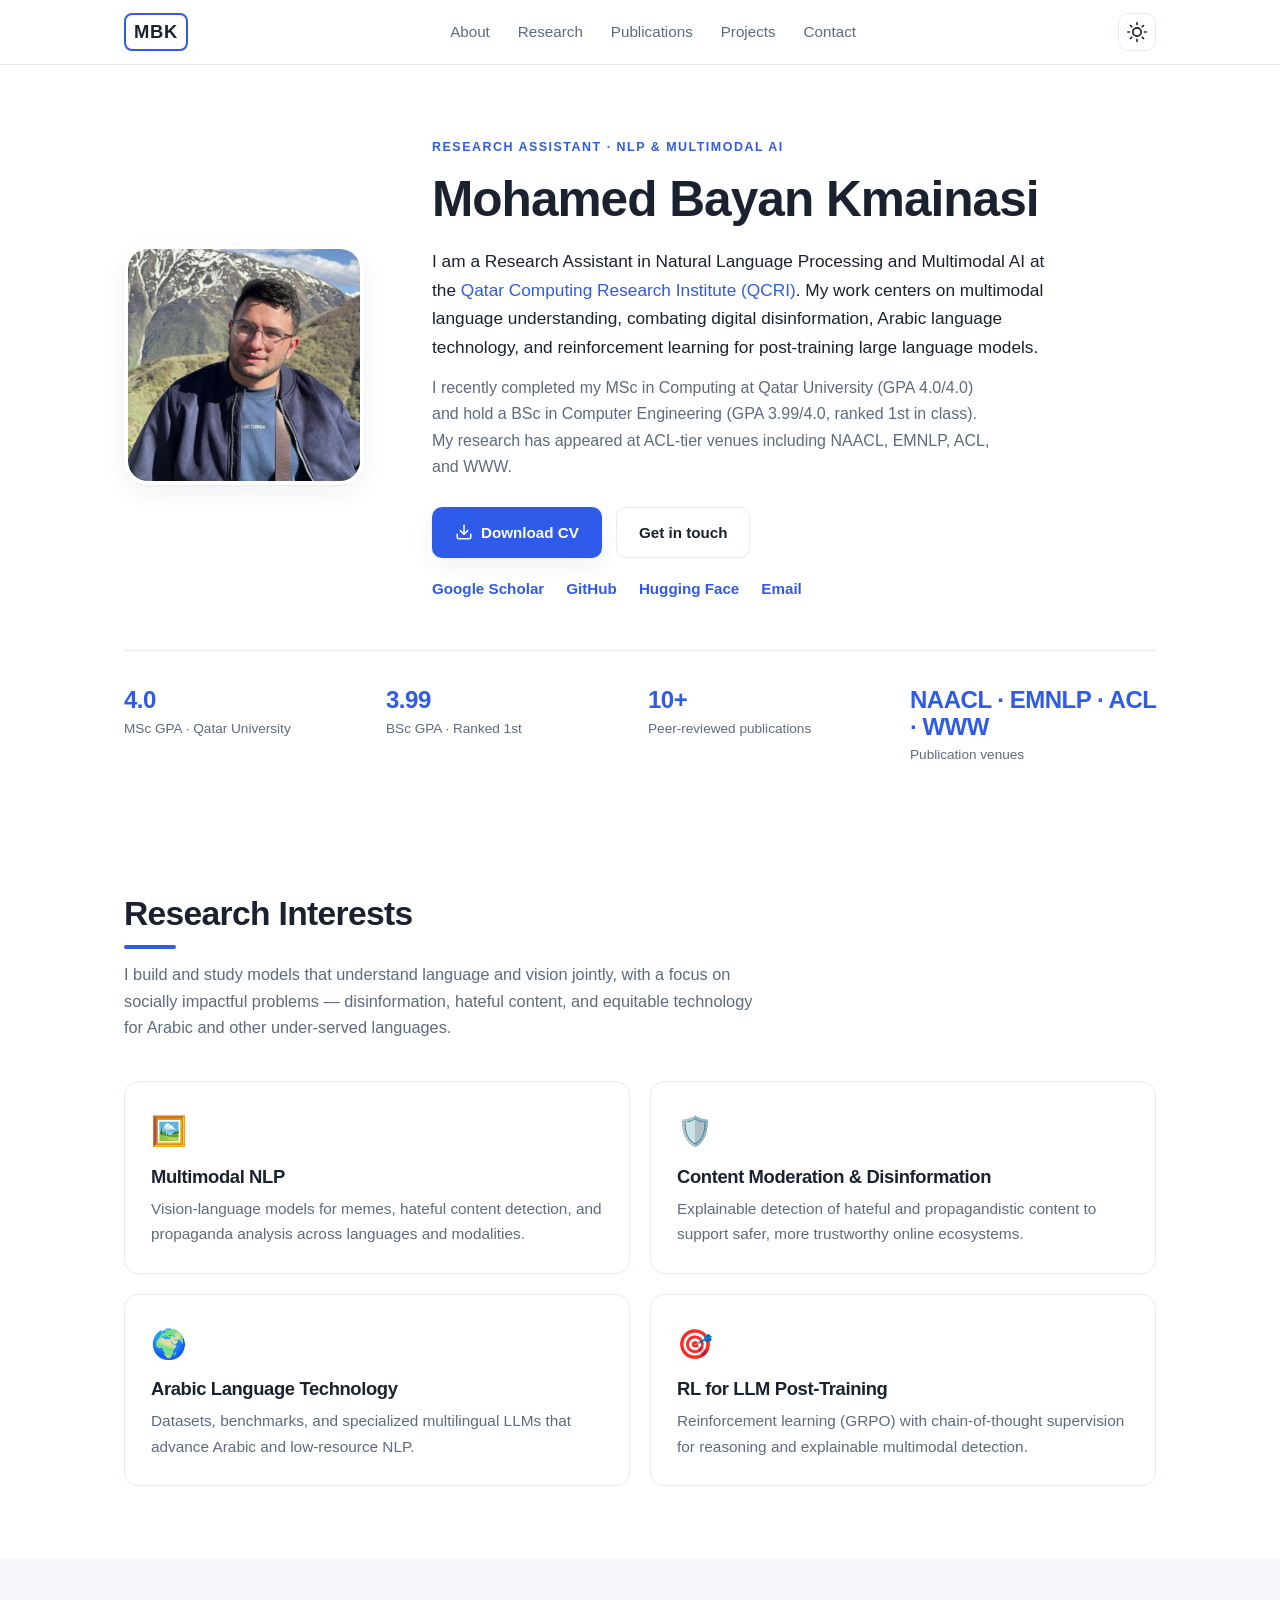
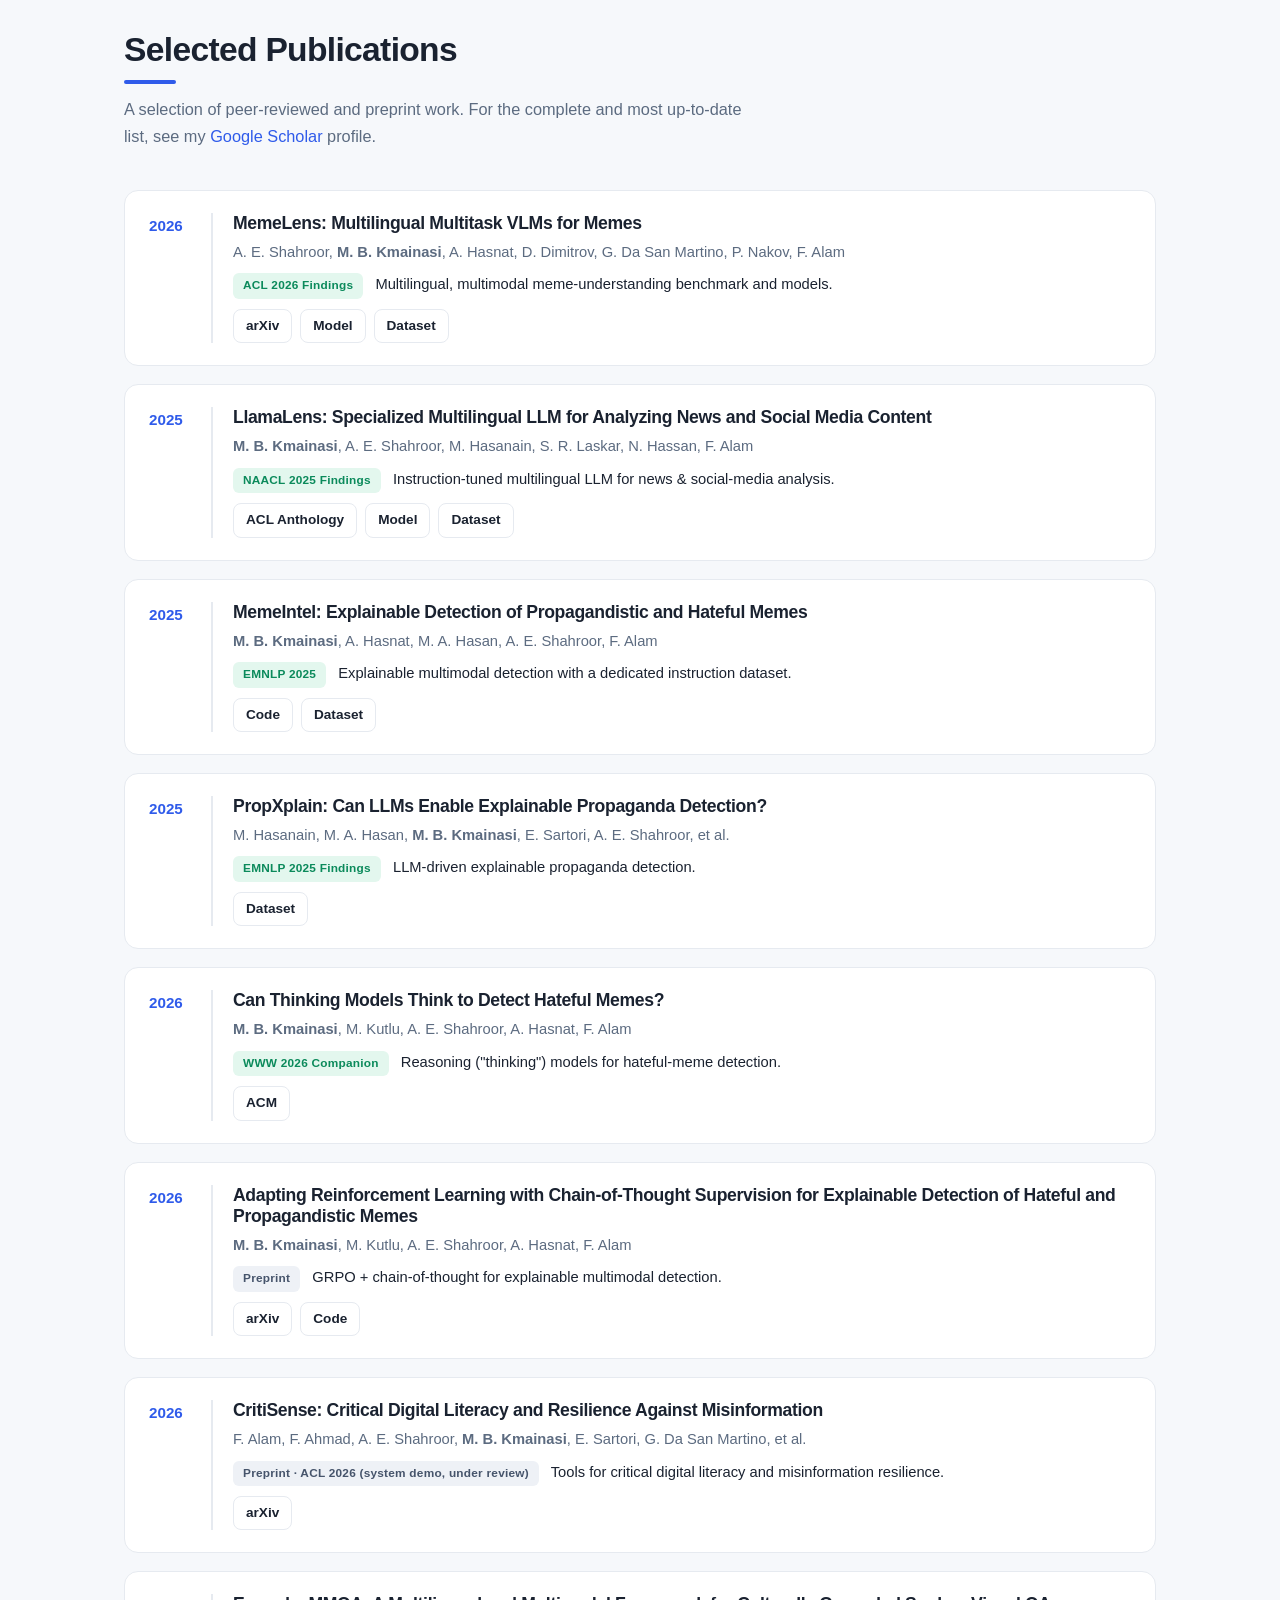
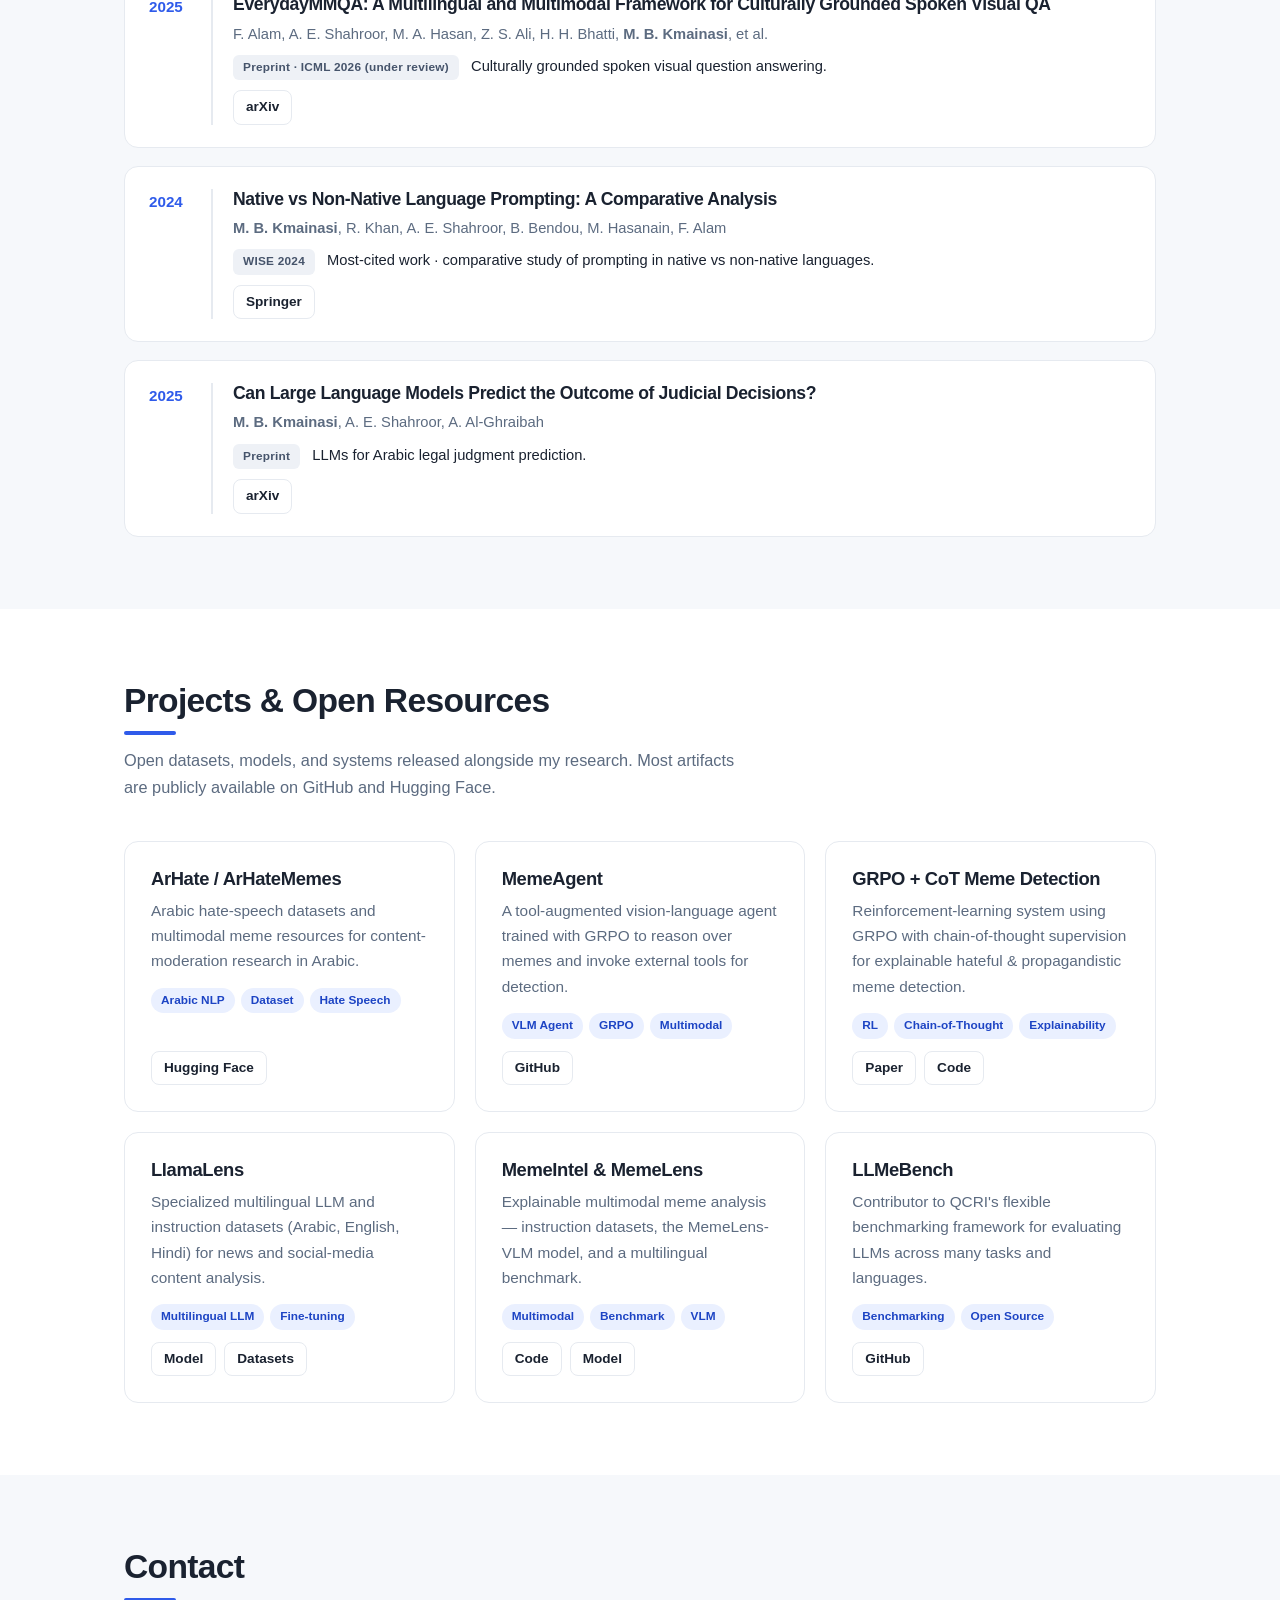
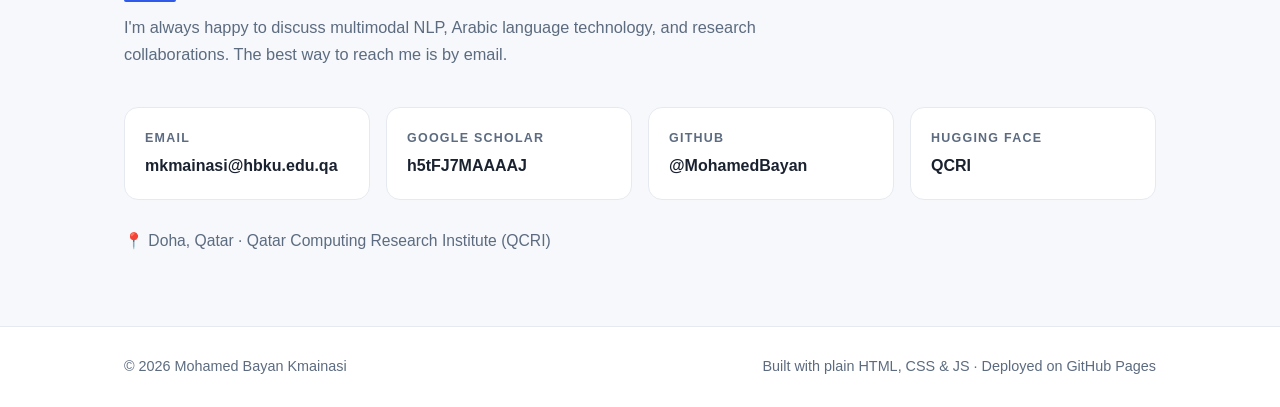
==== index.html @ c2bf7d42 "Add academic portfolio website with GitHub Pages auto-deploy - Responsive single-page site: About, R" ====
<!DOCTYPE html>
<html lang="en">
<head>
  <meta charset="UTF-8" />
  <meta name="viewport" content="width=device-width, initial-scale=1.0" />
  <title>Mohamed Bayan Kmainasi — NLP &amp; Multimodal AI Research</title>
  <meta name="description" content="Mohamed Bayan Kmainasi — Research Assistant in NLP and Multimodal AI at the Qatar Computing Research Institute (QCRI). Research on multimodal NLP, hateful meme detection, propaganda detection, Arabic language technology, and reinforcement learning for LLMs." />
  <meta name="author" content="Mohamed Bayan Kmainasi" />

  <!-- Open Graph -->
  <meta property="og:title" content="Mohamed Bayan Kmainasi — NLP &amp; Multimodal AI Research" />
  <meta property="og:description" content="Research Assistant in NLP and Multimodal AI at QCRI. Multimodal NLP, hateful meme detection, propaganda detection, Arabic language technology, RL for LLMs." />
  <meta property="og:type" content="website" />
  <meta property="og:image" content="assets/img/profile.jpg" />

  <link rel="preconnect" href="https://fonts.googleapis.com" />
  <link rel="stylesheet" href="assets/css/style.css" />
  <link rel="icon" href="data:image/svg+xml,<svg xmlns=%22http://www.w3.org/2000/svg%22 viewBox=%220 0 100 100%22><text y=%22.9em%22 font-size=%2290%22>🧠</text></svg>" />
</head>
<body>
  <!-- Navigation -->
  <header class="nav" id="nav">
    <div class="container nav__inner">
      <a href="#top" class="nav__brand">MBK</a>
      <nav class="nav__links" id="navLinks">
        <a href="#about">About</a>
        <a href="#research">Research</a>
        <a href="#publications">Publications</a>
        <a href="#projects">Projects</a>
        <a href="#contact">Contact</a>
      </nav>
      <div class="nav__actions">
        <button class="theme-toggle" id="themeToggle" aria-label="Toggle dark mode" title="Toggle theme">
          <svg class="icon-sun" width="20" height="20" viewBox="0 0 24 24" fill="none" stroke="currentColor" stroke-width="2" stroke-linecap="round" stroke-linejoin="round"><circle cx="12" cy="12" r="5"/><line x1="12" y1="1" x2="12" y2="3"/><line x1="12" y1="21" x2="12" y2="23"/><line x1="4.22" y1="4.22" x2="5.64" y2="5.64"/><line x1="18.36" y1="18.36" x2="19.78" y2="19.78"/><line x1="1" y1="12" x2="3" y2="12"/><line x1="21" y1="12" x2="23" y2="12"/><line x1="4.22" y1="19.78" x2="5.64" y2="18.36"/><line x1="18.36" y1="5.64" x2="19.78" y2="4.22"/></svg>
          <svg class="icon-moon" width="20" height="20" viewBox="0 0 24 24" fill="none" stroke="currentColor" stroke-width="2" stroke-linecap="round" stroke-linejoin="round"><path d="M21 12.79A9 9 0 1 1 11.21 3 7 7 0 0 0 21 12.79z"/></svg>
        </button>
        <button class="nav__burger" id="navBurger" aria-label="Open menu"><span></span><span></span><span></span></button>
      </div>
    </div>
  </header>

  <main id="top">
    <!-- Hero / About -->
    <section class="hero" id="about">
      <div class="container hero__inner">
        <div class="hero__photo">
          <img src="assets/img/profile.jpg" alt="Mohamed Bayan Kmainasi" loading="eager" />
        </div>
        <div class="hero__text">
          <p class="eyebrow">Research Assistant · NLP &amp; Multimodal AI</p>
          <h1>Mohamed Bayan&nbsp;Kmainasi</h1>
          <p class="lead">
            I am a Research Assistant in Natural Language Processing and Multimodal AI at the
            <a href="https://www.hbku.edu.qa/en/qcri" target="_blank" rel="noopener">Qatar Computing Research Institute (QCRI)</a>.
            My work centers on multimodal language understanding, combating digital
            disinformation, Arabic language technology, and reinforcement learning for
            post-training large language models.
          </p>
          <p class="lead lead--muted">
            I recently completed my MSc in Computing at Qatar University (GPA 4.0/4.0) and
            hold a BSc in Computer Engineering (GPA 3.99/4.0, ranked 1st in class). My
            research has appeared at ACL-tier venues including NAACL, EMNLP, ACL, and WWW.
          </p>

          <div class="hero__actions">
            <a class="btn btn--primary" href="Academic_CV.pdf" target="_blank" rel="noopener">
              <svg width="18" height="18" viewBox="0 0 24 24" fill="none" stroke="currentColor" stroke-width="2" stroke-linecap="round" stroke-linejoin="round"><path d="M21 15v4a2 2 0 0 1-2 2H5a2 2 0 0 1-2-2v-4"/><polyline points="7 10 12 15 17 10"/><line x1="12" y1="15" x2="12" y2="3"/></svg>
              Download CV
            </a>
            <a class="btn btn--ghost" href="#contact">Get in touch</a>
          </div>

          <ul class="hero__links">
            <li><a href="https://scholar.google.com/citations?user=h5tFJ7MAAAAJ&hl=en" target="_blank" rel="noopener">Google&nbsp;Scholar</a></li>
            <li><a href="https://github.com/MohamedBayan" target="_blank" rel="noopener">GitHub</a></li>
            <li><a href="https://huggingface.co/QCRI" target="_blank" rel="noopener">Hugging&nbsp;Face</a></li>
            <li><a href="mailto:mkmainasi@hbku.edu.qa">Email</a></li>
          </ul>
        </div>
      </div>

      <div class="container">
        <div class="stats">
          <div class="stat"><span class="stat__num">4.0</span><span class="stat__label">MSc GPA · Qatar University</span></div>
          <div class="stat"><span class="stat__num">3.99</span><span class="stat__label">BSc GPA · Ranked 1st</span></div>
          <div class="stat"><span class="stat__num">10+</span><span class="stat__label">Peer-reviewed publications</span></div>
          <div class="stat"><span class="stat__num">NAACL · EMNLP · ACL · WWW</span><span class="stat__label">Publication venues</span></div>
        </div>
      </div>
    </section>

    <!-- Research interests -->
    <section class="section" id="research">
      <div class="container">
        <h2 class="section__title">Research Interests</h2>
        <p class="section__intro">
          I build and study models that understand language and vision jointly, with a focus
          on socially impactful problems — disinformation, hateful content, and equitable
          technology for Arabic and other under-served languages.
        </p>
        <div class="cards">
          <article class="card">
            <div class="card__icon">🖼️</div>
            <h3>Multimodal NLP</h3>
            <p>Vision-language models for memes, hateful content detection, and propaganda analysis across languages and modalities.</p>
          </article>
          <article class="card">
            <div class="card__icon">🛡️</div>
            <h3>Content Moderation &amp; Disinformation</h3>
            <p>Explainable detection of hateful and propagandistic content to support safer, more trustworthy online ecosystems.</p>
          </article>
          <article class="card">
            <div class="card__icon">🌍</div>
            <h3>Arabic Language Technology</h3>
            <p>Datasets, benchmarks, and specialized multilingual LLMs that advance Arabic and low-resource NLP.</p>
          </article>
          <article class="card">
            <div class="card__icon">🎯</div>
            <h3>RL for LLM Post-Training</h3>
            <p>Reinforcement learning (GRPO) with chain-of-thought supervision for reasoning and explainable multimodal detection.</p>
          </article>
        </div>
      </div>
    </section>

    <!-- Publications -->
    <section class="section section--alt" id="publications">
      <div class="container">
        <h2 class="section__title">Selected Publications</h2>
        <p class="section__intro">
          A selection of peer-reviewed and preprint work. For the complete and most up-to-date
          list, see my
          <a href="https://scholar.google.com/citations?user=h5tFJ7MAAAAJ&hl=en" target="_blank" rel="noopener">Google&nbsp;Scholar</a> profile.
        </p>

        <ol class="pubs">
          <li class="pub">
            <div class="pub__year">2026</div>
            <div class="pub__body">
              <h3 class="pub__title">MemeLens: Multilingual Multitask VLMs for Memes</h3>
              <p class="pub__authors">A. E. Shahroor, <b>M. B. Kmainasi</b>, A. Hasnat, D. Dimitrov, G. Da San Martino, P. Nakov, F. Alam</p>
              <p class="pub__venue"><span class="badge badge--top">ACL 2026 Findings</span> Multilingual, multimodal meme-understanding benchmark and models.</p>
              <div class="pub__links">
                <a href="https://arxiv.org/abs/2601.12539" target="_blank" rel="noopener">arXiv</a>
                <a href="https://huggingface.co/QCRI/MemeLens-VLM" target="_blank" rel="noopener">Model</a>
                <a href="https://huggingface.co/datasets/QCRI/MemeLens" target="_blank" rel="noopener">Dataset</a>
              </div>
            </div>
          </li>

          <li class="pub">
            <div class="pub__year">2025</div>
            <div class="pub__body">
              <h3 class="pub__title">LlamaLens: Specialized Multilingual LLM for Analyzing News and Social Media Content</h3>
              <p class="pub__authors"><b>M. B. Kmainasi</b>, A. E. Shahroor, M. Hasanain, S. R. Laskar, N. Hassan, F. Alam</p>
              <p class="pub__venue"><span class="badge badge--top">NAACL 2025 Findings</span> Instruction-tuned multilingual LLM for news &amp; social-media analysis.</p>
              <div class="pub__links">
                <a href="https://aclanthology.org/2025.findings-naacl.314/" target="_blank" rel="noopener">ACL Anthology</a>
                <a href="https://huggingface.co/QCRI/LlamaLens" target="_blank" rel="noopener">Model</a>
                <a href="https://huggingface.co/datasets/QCRI/LlamaLens-English" target="_blank" rel="noopener">Dataset</a>
              </div>
            </div>
          </li>

          <li class="pub">
            <div class="pub__year">2025</div>
            <div class="pub__body">
              <h3 class="pub__title">MemeIntel: Explainable Detection of Propagandistic and Hateful Memes</h3>
              <p class="pub__authors"><b>M. B. Kmainasi</b>, A. Hasnat, M. A. Hasan, A. E. Shahroor, F. Alam</p>
              <p class="pub__venue"><span class="badge badge--top">EMNLP 2025</span> Explainable multimodal detection with a dedicated instruction dataset.</p>
              <div class="pub__links">
                <a href="https://github.com/MohamedBayan/MemeIntel" target="_blank" rel="noopener">Code</a>
                <a href="https://huggingface.co/datasets/QCRI/MemeXplain" target="_blank" rel="noopener">Dataset</a>
              </div>
            </div>
          </li>

          <li class="pub">
            <div class="pub__year">2025</div>
            <div class="pub__body">
              <h3 class="pub__title">PropXplain: Can LLMs Enable Explainable Propaganda Detection?</h3>
              <p class="pub__authors">M. Hasanain, M. A. Hasan, <b>M. B. Kmainasi</b>, E. Sartori, A. E. Shahroor, et al.</p>
              <p class="pub__venue"><span class="badge badge--top">EMNLP 2025 Findings</span> LLM-driven explainable propaganda detection.</p>
              <div class="pub__links">
                <a href="https://huggingface.co/datasets/QCRI/PropXplain" target="_blank" rel="noopener">Dataset</a>
              </div>
            </div>
          </li>

          <li class="pub">
            <div class="pub__year">2026</div>
            <div class="pub__body">
              <h3 class="pub__title">Can Thinking Models Think to Detect Hateful Memes?</h3>
              <p class="pub__authors"><b>M. B. Kmainasi</b>, M. Kutlu, A. E. Shahroor, A. Hasnat, F. Alam</p>
              <p class="pub__venue"><span class="badge badge--top">WWW 2026 Companion</span> Reasoning ("thinking") models for hateful-meme detection.</p>
              <div class="pub__links">
                <a href="https://dl.acm.org/doi/proceedings/10.1145/3701716" target="_blank" rel="noopener">ACM</a>
              </div>
            </div>
          </li>

          <li class="pub">
            <div class="pub__year">2026</div>
            <div class="pub__body">
              <h3 class="pub__title">Adapting Reinforcement Learning with Chain-of-Thought Supervision for Explainable Detection of Hateful and Propagandistic Memes</h3>
              <p class="pub__authors"><b>M. B. Kmainasi</b>, M. Kutlu, A. E. Shahroor, A. Hasnat, F. Alam</p>
              <p class="pub__venue"><span class="badge">Preprint</span> GRPO + chain-of-thought for explainable multimodal detection.</p>
              <div class="pub__links">
                <a href="https://arxiv.org/abs/2606.15307" target="_blank" rel="noopener">arXiv</a>
                <a href="https://github.com/MohamedBayan/MemeReason" target="_blank" rel="noopener">Code</a>
              </div>
            </div>
          </li>

          <li class="pub">
            <div class="pub__year">2026</div>
            <div class="pub__body">
              <h3 class="pub__title">CritiSense: Critical Digital Literacy and Resilience Against Misinformation</h3>
              <p class="pub__authors">F. Alam, F. Ahmad, A. E. Shahroor, <b>M. B. Kmainasi</b>, E. Sartori, G. Da San Martino, et al.</p>
              <p class="pub__venue"><span class="badge">Preprint · ACL 2026 (system demo, under review)</span> Tools for critical digital literacy and misinformation resilience.</p>
              <div class="pub__links">
                <a href="https://arxiv.org/abs/2603.16672" target="_blank" rel="noopener">arXiv</a>
              </div>
            </div>
          </li>

          <li class="pub">
            <div class="pub__year">2025</div>
            <div class="pub__body">
              <h3 class="pub__title">EverydayMMQA: A Multilingual and Multimodal Framework for Culturally Grounded Spoken Visual QA</h3>
              <p class="pub__authors">F. Alam, A. E. Shahroor, M. A. Hasan, Z. S. Ali, H. H. Bhatti, <b>M. B. Kmainasi</b>, et al.</p>
              <p class="pub__venue"><span class="badge">Preprint · ICML 2026 (under review)</span> Culturally grounded spoken visual question answering.</p>
              <div class="pub__links">
                <a href="https://arxiv.org/abs/2510.06371" target="_blank" rel="noopener">arXiv</a>
              </div>
            </div>
          </li>

          <li class="pub">
            <div class="pub__year">2024</div>
            <div class="pub__body">
              <h3 class="pub__title">Native vs Non-Native Language Prompting: A Comparative Analysis</h3>
              <p class="pub__authors"><b>M. B. Kmainasi</b>, R. Khan, A. E. Shahroor, B. Bendou, M. Hasanain, F. Alam</p>
              <p class="pub__venue"><span class="badge">WISE 2024</span> Most-cited work · comparative study of prompting in native vs non-native languages.</p>
              <div class="pub__links">
                <a href="https://link.springer.com/chapter/10.1007/978-981-96-0567-5_29" target="_blank" rel="noopener">Springer</a>
              </div>
            </div>
          </li>

          <li class="pub">
            <div class="pub__year">2025</div>
            <div class="pub__body">
              <h3 class="pub__title">Can Large Language Models Predict the Outcome of Judicial Decisions?</h3>
              <p class="pub__authors"><b>M. B. Kmainasi</b>, A. E. Shahroor, A. Al-Ghraibah</p>
              <p class="pub__venue"><span class="badge">Preprint</span> LLMs for Arabic legal judgment prediction.</p>
              <div class="pub__links">
                <a href="https://arxiv.org/abs/2501.09768" target="_blank" rel="noopener">arXiv</a>
              </div>
            </div>
          </li>
        </ol>
      </div>
    </section>

    <!-- Projects -->
    <section class="section" id="projects">
      <div class="container">
        <h2 class="section__title">Projects &amp; Open Resources</h2>
        <p class="section__intro">
          Open datasets, models, and systems released alongside my research. Most artifacts
          are publicly available on GitHub and Hugging&nbsp;Face.
        </p>
        <div class="cards cards--projects">
          <article class="card card--project">
            <h3>ArHate / ArHateMemes</h3>
            <p>Arabic hate-speech datasets and multimodal meme resources for content-moderation research in Arabic.</p>
            <div class="card__tags"><span>Arabic NLP</span><span>Dataset</span><span>Hate Speech</span></div>
            <div class="pub__links"><a href="https://huggingface.co/QCRI" target="_blank" rel="noopener">Hugging Face</a></div>
          </article>

          <article class="card card--project">
            <h3>MemeAgent</h3>
            <p>A tool-augmented vision-language agent trained with GRPO to reason over memes and invoke external tools for detection.</p>
            <div class="card__tags"><span>VLM Agent</span><span>GRPO</span><span>Multimodal</span></div>
            <div class="pub__links"><a href="https://github.com/MohamedBayan/MemeReason" target="_blank" rel="noopener">GitHub</a></div>
          </article>

          <article class="card card--project">
            <h3>GRPO + CoT Meme Detection</h3>
            <p>Reinforcement-learning system using GRPO with chain-of-thought supervision for explainable hateful &amp; propagandistic meme detection.</p>
            <div class="card__tags"><span>RL</span><span>Chain-of-Thought</span><span>Explainability</span></div>
            <div class="pub__links"><a href="https://arxiv.org/abs/2606.15307" target="_blank" rel="noopener">Paper</a><a href="https://github.com/MohamedBayan/MemeReason" target="_blank" rel="noopener">Code</a></div>
          </article>

          <article class="card card--project">
            <h3>LlamaLens</h3>
            <p>Specialized multilingual LLM and instruction datasets (Arabic, English, Hindi) for news and social-media content analysis.</p>
            <div class="card__tags"><span>Multilingual LLM</span><span>Fine-tuning</span></div>
            <div class="pub__links"><a href="https://huggingface.co/QCRI/LlamaLens" target="_blank" rel="noopener">Model</a><a href="https://huggingface.co/datasets/QCRI/LlamaLens-Arabic" target="_blank" rel="noopener">Datasets</a></div>
          </article>

          <article class="card card--project">
            <h3>MemeIntel &amp; MemeLens</h3>
            <p>Explainable multimodal meme analysis — instruction datasets, the MemeLens-VLM model, and a multilingual benchmark.</p>
            <div class="card__tags"><span>Multimodal</span><span>Benchmark</span><span>VLM</span></div>
            <div class="pub__links"><a href="https://github.com/MohamedBayan/MemeIntel" target="_blank" rel="noopener">Code</a><a href="https://huggingface.co/QCRI/MemeLens-VLM" target="_blank" rel="noopener">Model</a></div>
          </article>

          <article class="card card--project">
            <h3>LLMeBench</h3>
            <p>Contributor to QCRI's flexible benchmarking framework for evaluating LLMs across many tasks and languages.</p>
            <div class="card__tags"><span>Benchmarking</span><span>Open Source</span></div>
            <div class="pub__links"><a href="https://github.com/qcri/LLMeBench/" target="_blank" rel="noopener">GitHub</a></div>
          </article>
        </div>
      </div>
    </section>

    <!-- Contact -->
    <section class="section section--alt" id="contact">
      <div class="container">
        <h2 class="section__title">Contact</h2>
        <p class="section__intro">
          I'm always happy to discuss multimodal NLP, Arabic language technology, and
          research collaborations. The best way to reach me is by email.
        </p>
        <div class="contact">
          <a class="contact__card" href="mailto:mkmainasi@hbku.edu.qa">
            <span class="contact__label">Email</span>
            <span class="contact__value">mkmainasi@hbku.edu.qa</span>
          </a>
          <a class="contact__card" href="https://scholar.google.com/citations?user=h5tFJ7MAAAAJ&hl=en" target="_blank" rel="noopener">
            <span class="contact__label">Google Scholar</span>
            <span class="contact__value">h5tFJ7MAAAAJ</span>
          </a>
          <a class="contact__card" href="https://github.com/MohamedBayan" target="_blank" rel="noopener">
            <span class="contact__label">GitHub</span>
            <span class="contact__value">@MohamedBayan</span>
          </a>
          <a class="contact__card" href="https://huggingface.co/QCRI" target="_blank" rel="noopener">
            <span class="contact__label">Hugging Face</span>
            <span class="contact__value">QCRI</span>
          </a>
        </div>
        <p class="contact__location">📍 Doha, Qatar · Qatar Computing Research Institute (QCRI)</p>
      </div>
    </section>
  </main>

  <footer class="footer">
    <div class="container footer__inner">
      <p>© <span id="year"></span> Mohamed Bayan Kmainasi</p>
      <p class="footer__note">Built with plain HTML, CSS &amp; JS · Deployed on GitHub Pages</p>
    </div>
  </footer>

  <script src="assets/js/main.js"></script>
</body>
</html>
---- assets/css/style.css ----
/* ============================================================
   Mohamed Bayan Kmainasi — Academic Portfolio
   ============================================================ */

:root {
  --bg: #ffffff;
  --bg-alt: #f6f8fb;
  --surface: #ffffff;
  --border: #e6eaf0;
  --text: #1a2230;
  --text-muted: #5c6b80;
  --accent: #2f5bea;
  --accent-soft: #eaf0ff;
  --accent-strong: #1d44c4;
  --badge-top: #0b8a5b;
  --badge-top-bg: #e3f7ee;
  --badge-bg: #eef1f6;
  --badge-text: #46546b;
  --shadow: 0 1px 2px rgba(16, 30, 60, .05), 0 8px 24px rgba(16, 30, 60, .06);
  --radius: 14px;
  --maxw: 1080px;
  --font: -apple-system, BlinkMacSystemFont, "Segoe UI", Roboto, Helvetica, Arial, sans-serif;
}

[data-theme="dark"] {
  --bg: #0d1117;
  --bg-alt: #11161f;
  --surface: #161c27;
  --border: #232c3a;
  --text: #e7ecf3;
  --text-muted: #98a4b6;
  --accent: #6b8cff;
  --accent-soft: #1a2540;
  --accent-strong: #8aa4ff;
  --badge-top: #3ad79a;
  --badge-top-bg: #0e2a20;
  --badge-bg: #1c2533;
  --badge-text: #aab6c8;
  --shadow: 0 1px 2px rgba(0,0,0,.3), 0 10px 30px rgba(0,0,0,.35);
}

* { box-sizing: border-box; margin: 0; padding: 0; }

html { scroll-behavior: smooth; scroll-padding-top: 80px; }

body {
  font-family: var(--font);
  color: var(--text);
  background: var(--bg);
  line-height: 1.65;
  -webkit-font-smoothing: antialiased;
  transition: background .3s ease, color .3s ease;
}

.container { max-width: var(--maxw); margin: 0 auto; padding: 0 24px; }

a { color: var(--accent); text-decoration: none; transition: color .15s ease; }
a:hover { color: var(--accent-strong); text-decoration: underline; }

h1, h2, h3 { line-height: 1.2; letter-spacing: -0.02em; }

/* ---------- Navigation ---------- */
.nav {
  position: sticky; top: 0; z-index: 50;
  background: color-mix(in srgb, var(--bg) 85%, transparent);
  backdrop-filter: saturate(180%) blur(12px);
  border-bottom: 1px solid var(--border);
}
.nav__inner { display: flex; align-items: center; justify-content: space-between; height: 64px; }
.nav__brand {
  font-weight: 800; font-size: 1.15rem; letter-spacing: .04em;
  color: var(--text); text-decoration: none;
  border: 2px solid var(--accent); padding: 2px 8px; border-radius: 8px;
}
.nav__brand:hover { text-decoration: none; background: var(--accent-soft); }
.nav__links { display: flex; gap: 28px; }
.nav__links a {
  color: var(--text-muted); font-weight: 500; font-size: .95rem;
  text-decoration: none; position: relative;
}
.nav__links a:hover { color: var(--text); }
.nav__links a::after {
  content: ""; position: absolute; left: 0; bottom: -6px; width: 0; height: 2px;
  background: var(--accent); transition: width .2s ease;
}
.nav__links a:hover::after { width: 100%; }
.nav__actions { display: flex; align-items: center; gap: 10px; }

.theme-toggle {
  display: grid; place-items: center; width: 38px; height: 38px;
  border: 1px solid var(--border); border-radius: 10px; background: var(--surface);
  color: var(--text); cursor: pointer; transition: background .15s, border-color .15s;
}
.theme-toggle:hover { border-color: var(--accent); color: var(--accent); }
.icon-moon { display: none; }
[data-theme="dark"] .icon-sun { display: none; }
[data-theme="dark"] .icon-moon { display: block; }

.nav__burger { display: none; flex-direction: column; gap: 5px; background: none; border: none; cursor: pointer; padding: 8px; }
.nav__burger span { width: 22px; height: 2px; background: var(--text); border-radius: 2px; transition: .2s; }

/* ---------- Buttons ---------- */
.btn {
  display: inline-flex; align-items: center; gap: 8px;
  padding: 12px 22px; border-radius: 10px; font-weight: 600; font-size: .95rem;
  text-decoration: none; cursor: pointer; transition: transform .12s ease, box-shadow .15s, background .15s;
  border: 1px solid transparent;
}
.btn:hover { text-decoration: none; transform: translateY(-1px); }
.btn--primary { background: var(--accent); color: #fff; box-shadow: var(--shadow); }
.btn--primary:hover { background: var(--accent-strong); color: #fff; }
.btn--ghost { background: transparent; color: var(--text); border-color: var(--border); }
.btn--ghost:hover { border-color: var(--accent); color: var(--accent); }

/* ---------- Hero ---------- */
.hero { padding: 72px 0 56px; }
.hero__inner { display: grid; grid-template-columns: 260px 1fr; gap: 48px; align-items: center; }
.hero__photo img {
  width: 240px; height: 240px; object-fit: cover; border-radius: 24px;
  box-shadow: var(--shadow); border: 4px solid var(--surface);
}
.eyebrow {
  text-transform: uppercase; letter-spacing: .12em; font-size: .78rem; font-weight: 700;
  color: var(--accent); margin-bottom: 12px;
}
.hero__text h1 { font-size: clamp(2.1rem, 5vw, 3.1rem); margin-bottom: 18px; }
.lead { font-size: 1.08rem; color: var(--text); max-width: 64ch; margin-bottom: 14px; }
.lead--muted { color: var(--text-muted); font-size: 1rem; }
.hero__actions { display: flex; gap: 14px; flex-wrap: wrap; margin: 26px 0 18px; }
.hero__links { list-style: none; display: flex; flex-wrap: wrap; gap: 8px 22px; }
.hero__links a { font-weight: 600; font-size: .95rem; }

/* ---------- Stats ---------- */
.stats {
  display: grid; grid-template-columns: repeat(4, 1fr); gap: 16px;
  margin-top: 48px; padding-top: 36px; border-top: 1px solid var(--border);
}
.stat { display: flex; flex-direction: column; gap: 4px; }
.stat__num { font-size: 1.5rem; font-weight: 800; color: var(--accent); letter-spacing: -.02em; line-height: 1.1; }
.stat__label { font-size: .85rem; color: var(--text-muted); }

/* ---------- Sections ---------- */
.section { padding: 72px 0; }
.section--alt { background: var(--bg-alt); }
.section__title {
  font-size: clamp(1.6rem, 3vw, 2.1rem); margin-bottom: 12px;
  position: relative; display: inline-block;
}
.section__title::after {
  content: ""; display: block; width: 52px; height: 4px; border-radius: 4px;
  background: var(--accent); margin-top: 10px;
}
.section__intro { color: var(--text-muted); max-width: 70ch; margin-bottom: 40px; font-size: 1.02rem; }

/* ---------- Cards ---------- */
.cards { display: grid; grid-template-columns: repeat(2, 1fr); gap: 20px; }
.cards--projects { grid-template-columns: repeat(3, 1fr); }
.card {
  background: var(--surface); border: 1px solid var(--border); border-radius: var(--radius);
  padding: 26px; transition: transform .15s ease, box-shadow .15s ease, border-color .15s;
}
.card:hover { transform: translateY(-3px); box-shadow: var(--shadow); border-color: color-mix(in srgb, var(--accent) 40%, var(--border)); }
.card__icon { font-size: 1.8rem; margin-bottom: 10px; }
.card h3 { font-size: 1.15rem; margin-bottom: 8px; }
.card p { color: var(--text-muted); font-size: .96rem; }
.card--project { display: flex; flex-direction: column; }
.card__tags { display: flex; flex-wrap: wrap; gap: 6px; margin: 14px 0 12px; }
.card__tags span {
  font-size: .74rem; font-weight: 600; padding: 3px 10px; border-radius: 999px;
  background: var(--accent-soft); color: var(--accent-strong);
}
.card--project .pub__links { margin-top: auto; }

/* ---------- Publications ---------- */
.pubs { list-style: none; display: flex; flex-direction: column; gap: 18px; }
.pub {
  display: grid; grid-template-columns: 64px 1fr; gap: 20px;
  background: var(--surface); border: 1px solid var(--border); border-radius: var(--radius);
  padding: 22px 24px; transition: border-color .15s, box-shadow .15s;
}
.pub:hover { border-color: color-mix(in srgb, var(--accent) 40%, var(--border)); box-shadow: var(--shadow); }
.pub__year {
  font-weight: 800; color: var(--accent); font-size: .95rem;
  border-right: 2px solid var(--border); padding-right: 8px;
}
.pub__title { font-size: 1.1rem; margin-bottom: 6px; }
.pub__authors { color: var(--text-muted); font-size: .92rem; margin-bottom: 8px; }
.pub__venue { font-size: .92rem; color: var(--text); margin-bottom: 10px; }
.badge {
  display: inline-block; font-size: .74rem; font-weight: 700; letter-spacing: .02em;
  padding: 3px 10px; border-radius: 6px; margin-right: 8px;
  background: var(--badge-bg); color: var(--badge-text);
}
.badge--top { background: var(--badge-top-bg); color: var(--badge-top); }
.pub__links { display: flex; flex-wrap: wrap; gap: 8px; }
.pub__links a {
  font-size: .85rem; font-weight: 600; padding: 5px 12px;
  border: 1px solid var(--border); border-radius: 8px; color: var(--text);
}
.pub__links a:hover { border-color: var(--accent); color: var(--accent); text-decoration: none; }

/* ---------- Contact ---------- */
.contact { display: grid; grid-template-columns: repeat(4, 1fr); gap: 16px; }
.contact__card {
  display: flex; flex-direction: column; gap: 4px;
  background: var(--surface); border: 1px solid var(--border); border-radius: var(--radius);
  padding: 20px; color: var(--text); text-decoration: none; transition: transform .15s, border-color .15s, box-shadow .15s;
}
.contact__card:hover { transform: translateY(-3px); border-color: var(--accent); box-shadow: var(--shadow); text-decoration: none; }
.contact__label { font-size: .78rem; text-transform: uppercase; letter-spacing: .1em; color: var(--text-muted); font-weight: 700; }
.contact__value { font-weight: 600; word-break: break-word; }
.contact__location { margin-top: 28px; color: var(--text-muted); font-size: .98rem; }

/* ---------- Footer ---------- */
.footer { border-top: 1px solid var(--border); padding: 28px 0; background: var(--bg); }
.footer__inner { display: flex; justify-content: space-between; align-items: center; flex-wrap: wrap; gap: 8px; }
.footer p { color: var(--text-muted); font-size: .9rem; }

/* ---------- Responsive ---------- */
@media (max-width: 860px) {
  .hero__inner { grid-template-columns: 1fr; gap: 28px; text-align: center; }
  .hero__photo { justify-self: center; }
  .lead, .section__intro { margin-left: auto; margin-right: auto; }
  .hero__actions, .hero__links { justify-content: center; }
  .stats { grid-template-columns: repeat(2, 1fr); }
  .cards, .cards--projects, .contact { grid-template-columns: 1fr 1fr; }
}

@media (max-width: 640px) {
  .nav__links {
    position: fixed; top: 64px; right: 0; left: 0;
    flex-direction: column; gap: 0; background: var(--surface);
    border-bottom: 1px solid var(--border); padding: 0;
    max-height: 0; overflow: hidden; transition: max-height .25s ease;
  }
  .nav__links.open { max-height: 320px; }
  .nav__links a { padding: 14px 24px; border-top: 1px solid var(--border); }
  .nav__links a::after { display: none; }
  .nav__burger { display: flex; }
  .hero { padding: 48px 0 40px; }
  .cards, .cards--projects, .contact { grid-template-columns: 1fr; }
  .stats { grid-template-columns: 1fr 1fr; gap: 18px; }
  .pub { grid-template-columns: 1fr; gap: 8px; }
  .pub__year { border-right: none; padding-right: 0; }
  .footer__inner { flex-direction: column; text-align: center; }
}
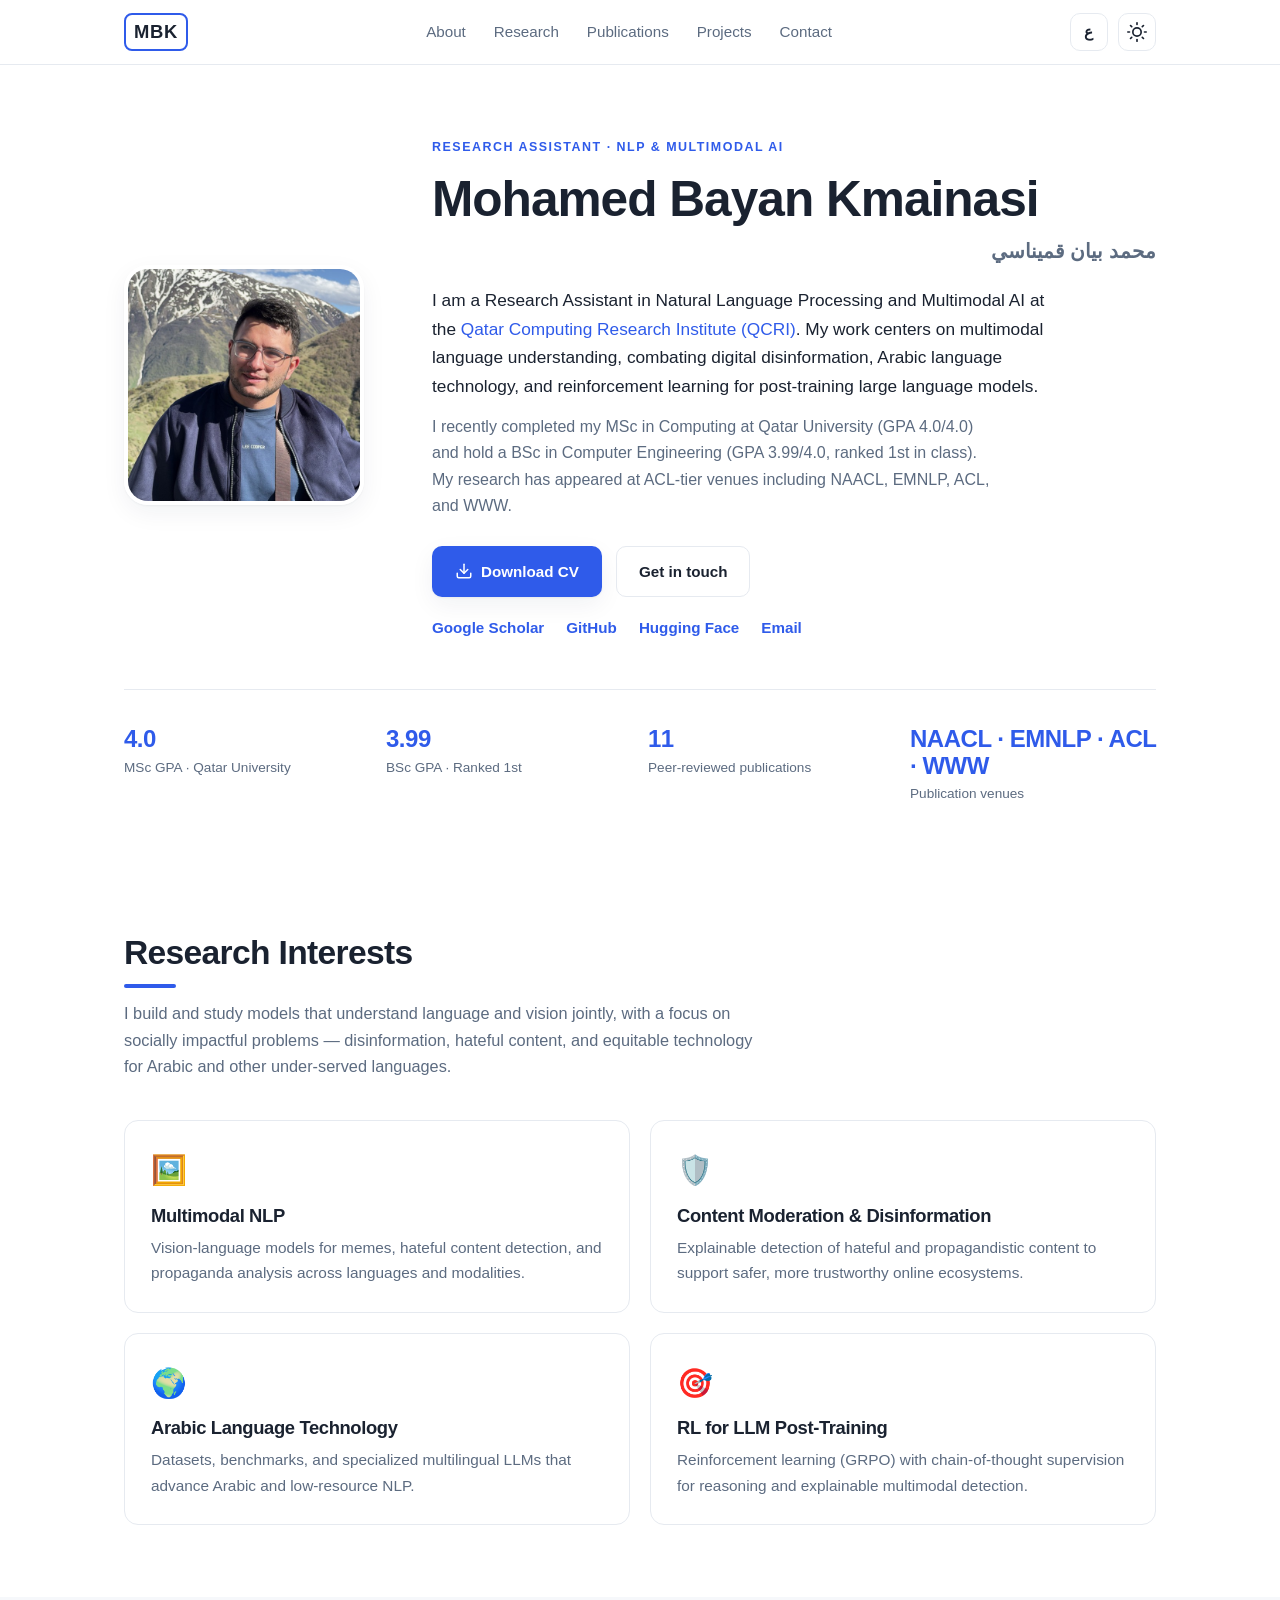
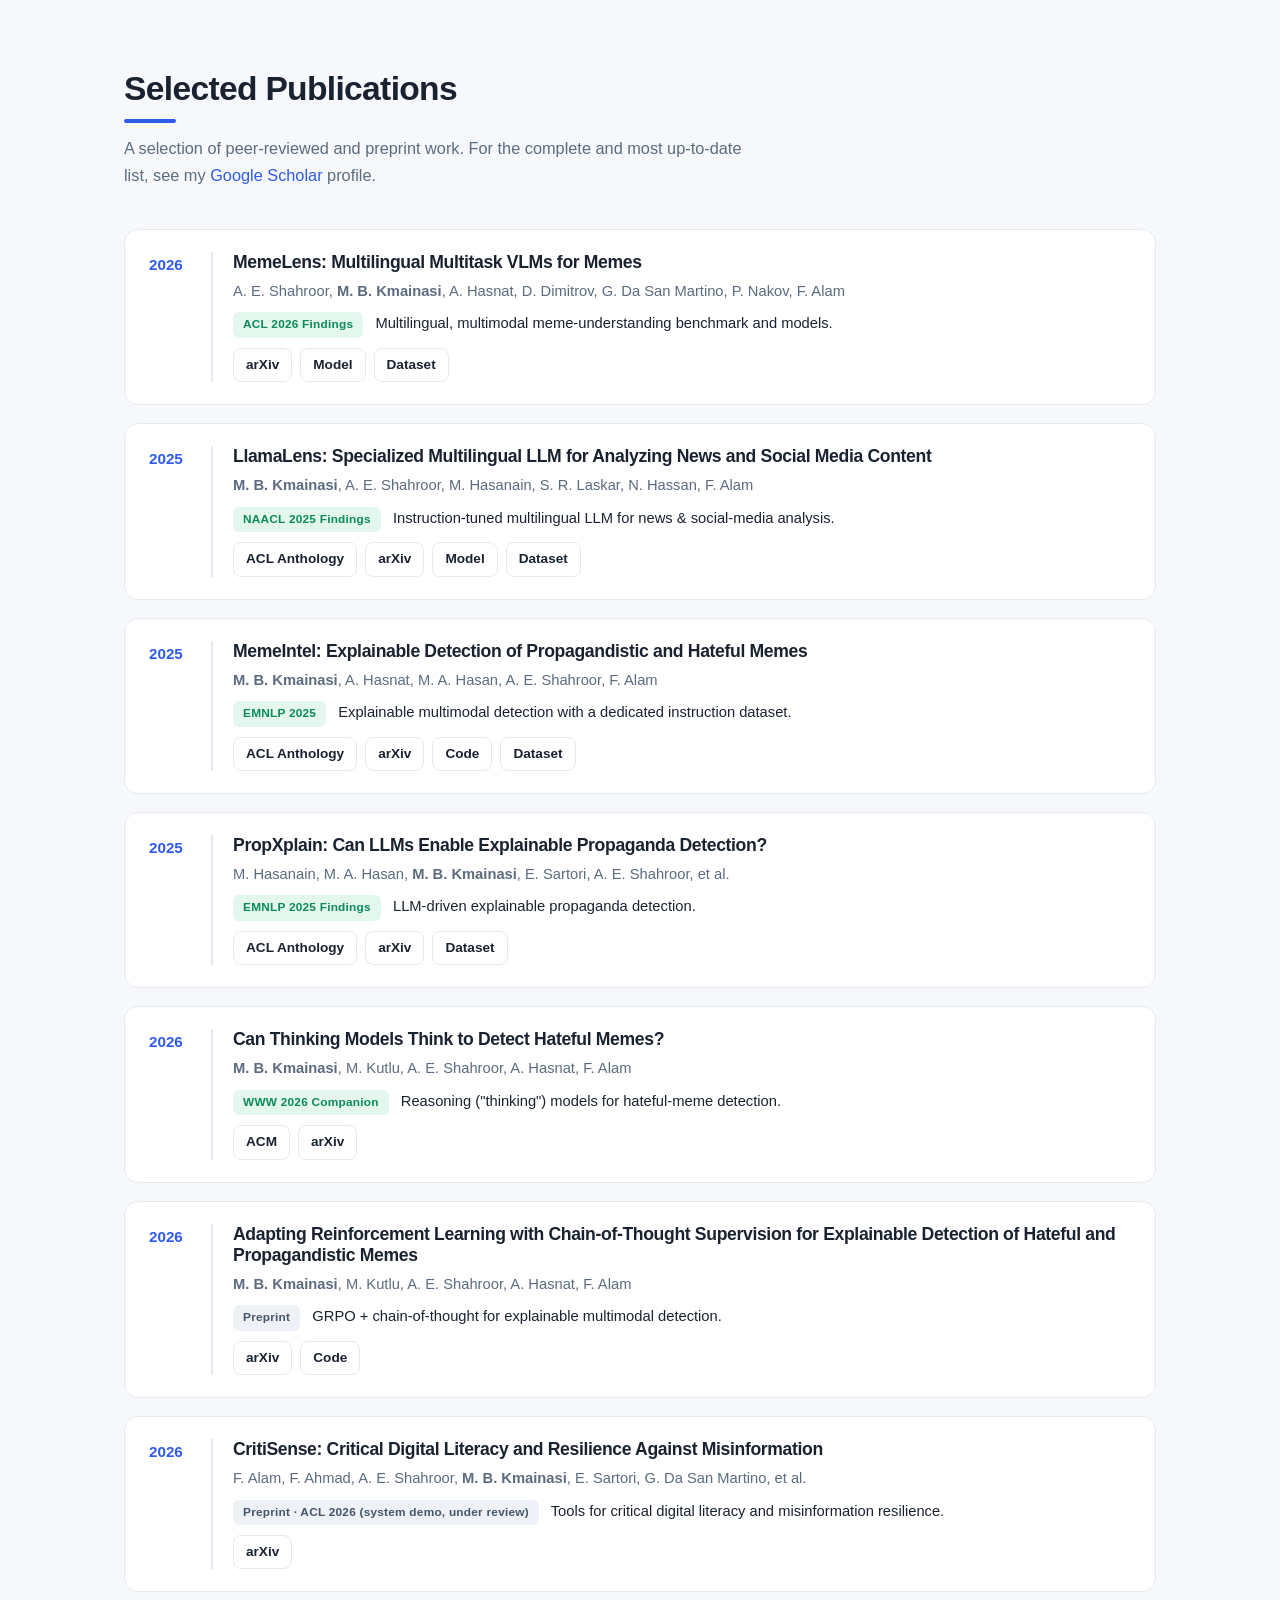
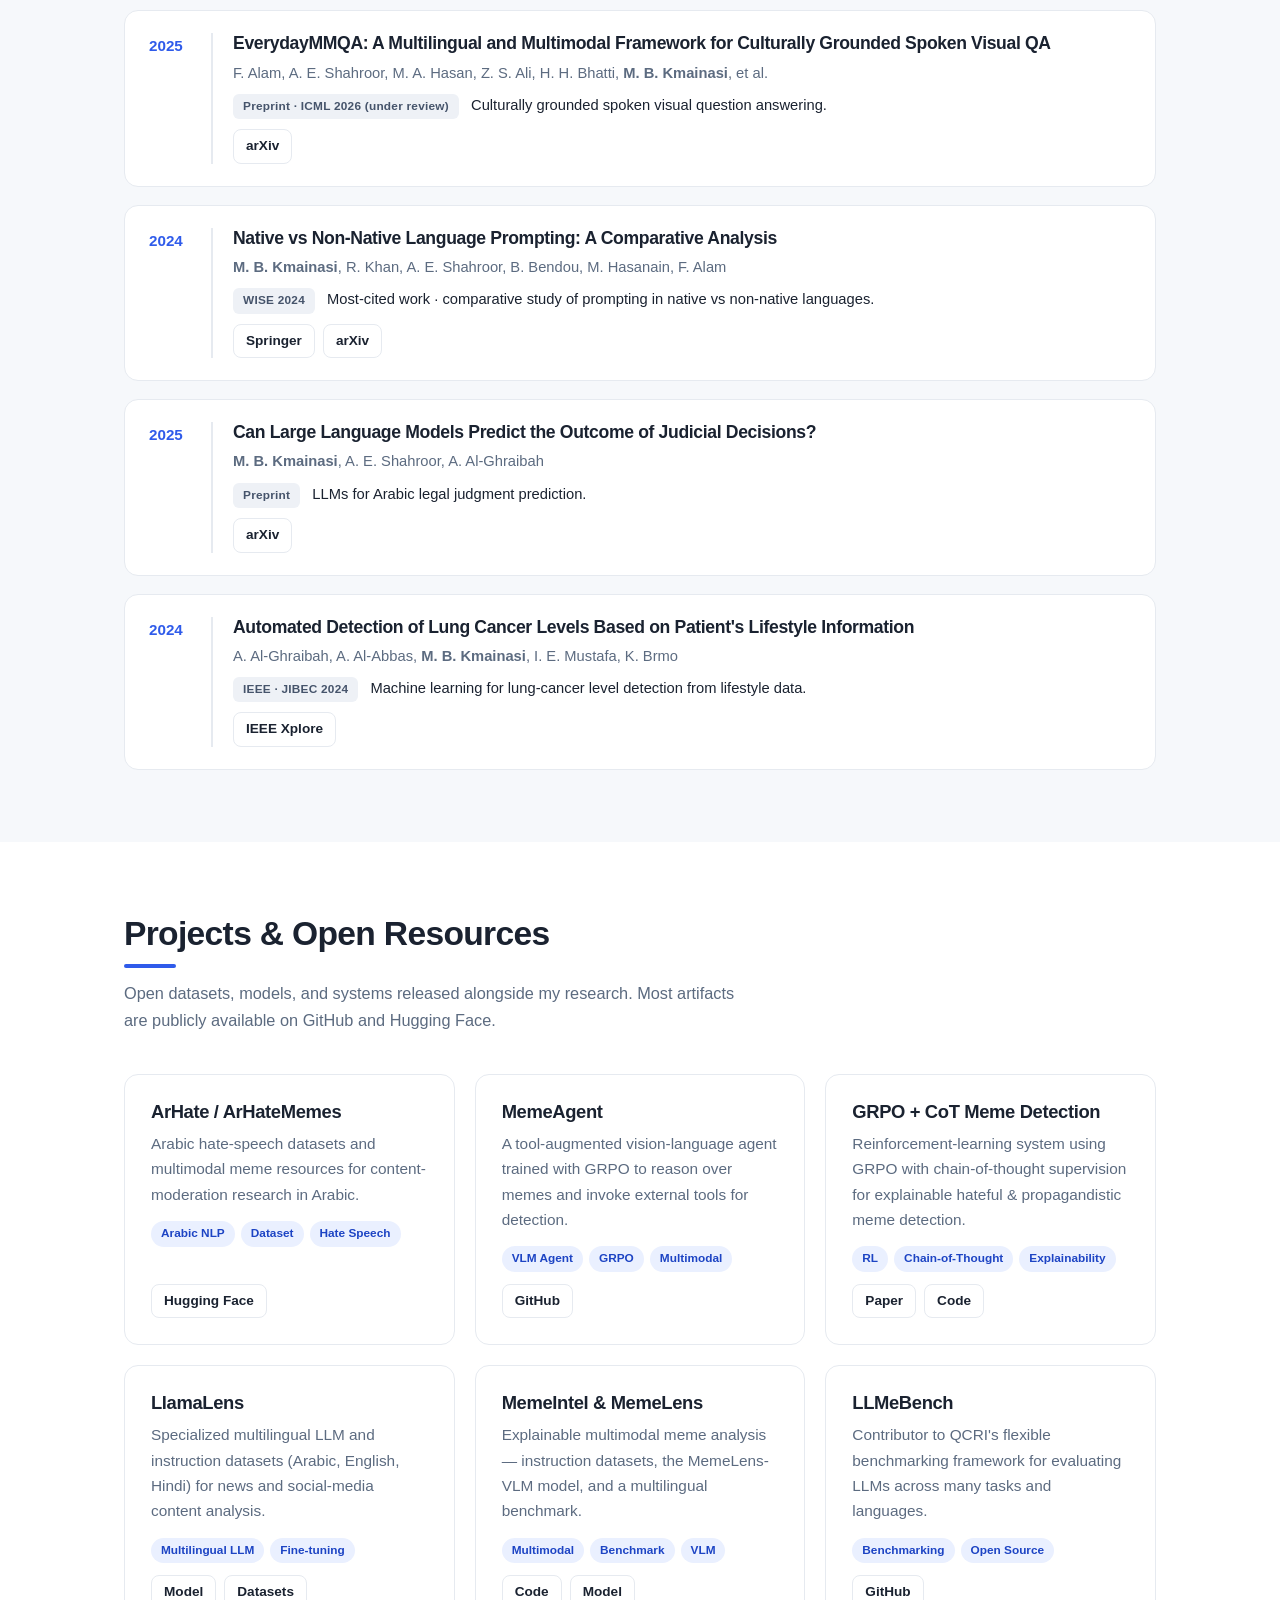
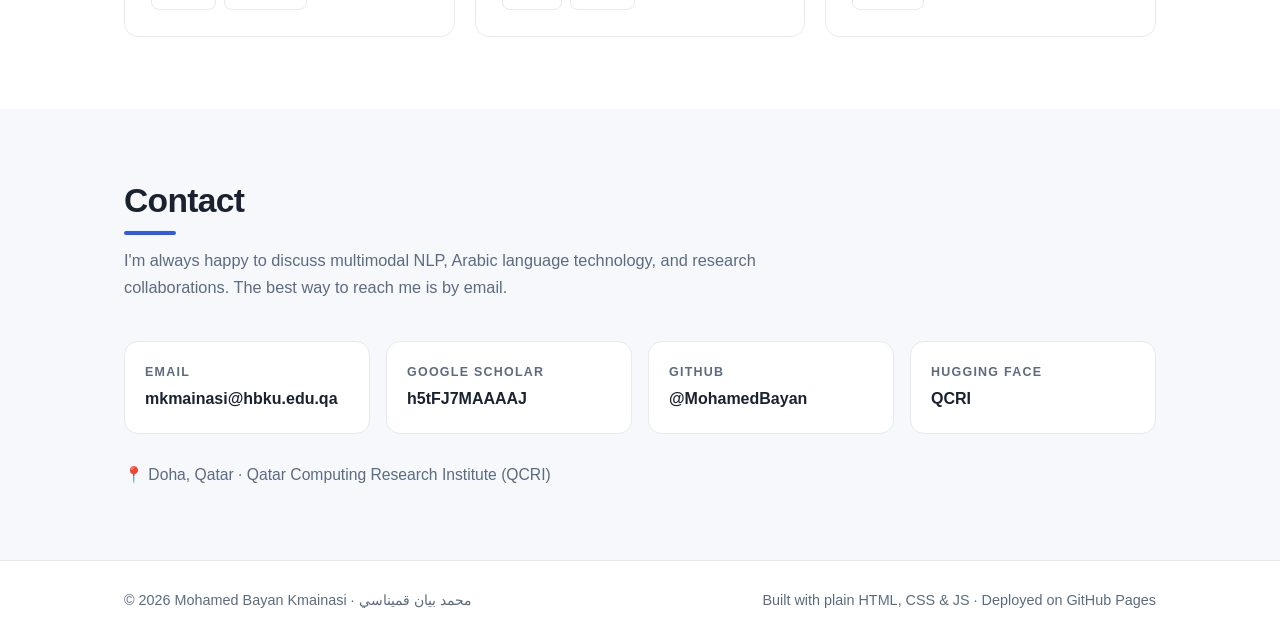
==== commit f94adccf: "Verify publication links, add Arabic (RTL) toggle and Arabic-name SEO - Corrected/added canonical li" ====
--- a/index.html
+++ b/index.html
@@ -1,17 +1,48 @@
 <!DOCTYPE html>
-<html lang="en">
+<html lang="en" dir="ltr">
 <head>
   <meta charset="UTF-8" />
   <meta name="viewport" content="width=device-width, initial-scale=1.0" />
-  <title>Mohamed Bayan Kmainasi — NLP &amp; Multimodal AI Research</title>
-  <meta name="description" content="Mohamed Bayan Kmainasi — Research Assistant in NLP and Multimodal AI at the Qatar Computing Research Institute (QCRI). Research on multimodal NLP, hateful meme detection, propaganda detection, Arabic language technology, and reinforcement learning for LLMs." />
+  <title>Mohamed Bayan Kmainasi (محمد بيان قميناسي) — NLP &amp; Multimodal AI</title>
+  <meta name="description" content="Mohamed Bayan Kmainasi (محمد بيان قميناسي) — Research Assistant in NLP and Multimodal AI at the Qatar Computing Research Institute (QCRI). Multimodal NLP, hateful meme detection, propaganda detection, Arabic language technology, and reinforcement learning for LLMs." />
   <meta name="author" content="Mohamed Bayan Kmainasi" />
+  <meta name="keywords" content="Mohamed Bayan Kmainasi, محمد بيان قميناسي, Mohamed Kmainasi, Bayan Kmainasi, QCRI, Qatar University, NLP, Natural Language Processing, Multimodal AI, Arabic NLP, hateful meme detection, propaganda detection, LLM, vision-language models" />
+  <link rel="canonical" href="https://mohamedbayan.github.io/" />
 
   <!-- Open Graph -->
-  <meta property="og:title" content="Mohamed Bayan Kmainasi — NLP &amp; Multimodal AI Research" />
+  <meta property="og:title" content="Mohamed Bayan Kmainasi (محمد بيان قميناسي) — NLP &amp; Multimodal AI" />
   <meta property="og:description" content="Research Assistant in NLP and Multimodal AI at QCRI. Multimodal NLP, hateful meme detection, propaganda detection, Arabic language technology, RL for LLMs." />
-  <meta property="og:type" content="website" />
-  <meta property="og:image" content="assets/img/profile.jpg" />
+  <meta property="og:type" content="profile" />
+  <meta property="og:url" content="https://mohamedbayan.github.io/" />
+  <meta property="og:image" content="https://mohamedbayan.github.io/assets/img/profile.jpg" />
+  <meta property="og:locale" content="en_US" />
+  <meta property="og:locale:alternate" content="ar_AR" />
+  <meta name="twitter:card" content="summary" />
+
+  <!-- Structured data: helps search engines link the page to both name spellings -->
+  <script type="application/ld+json">
+  {
+    "@context": "https://schema.org",
+    "@type": "Person",
+    "name": "Mohamed Bayan Kmainasi",
+    "alternateName": ["محمد بيان قميناسي", "Mohamed Bayan", "Mohamed Kmainasi", "Bayan Kmainasi"],
+    "jobTitle": "Research Assistant in NLP and Multimodal AI",
+    "worksFor": { "@type": "Organization", "name": "Qatar Computing Research Institute (QCRI)" },
+    "alumniOf": [
+      { "@type": "CollegeOrUniversity", "name": "Qatar University" },
+      { "@type": "CollegeOrUniversity", "name": "Al-Ahliyya Amman University" }
+    ],
+    "email": "mailto:mkmainasi@hbku.edu.qa",
+    "url": "https://mohamedbayan.github.io/",
+    "image": "https://mohamedbayan.github.io/assets/img/profile.jpg",
+    "sameAs": [
+      "https://scholar.google.com/citations?user=h5tFJ7MAAAAJ&hl=en",
+      "https://github.com/MohamedBayan",
+      "https://huggingface.co/QCRI"
+    ],
+    "knowsAbout": ["Natural Language Processing", "Multimodal AI", "Hateful meme detection", "Propaganda detection", "Arabic language technology", "Reinforcement learning for large language models", "Vision-language models"]
+  }
+  </script>
 
   <link rel="preconnect" href="https://fonts.googleapis.com" />
   <link rel="stylesheet" href="assets/css/style.css" />
@@ -23,13 +54,14 @@
     <div class="container nav__inner">
       <a href="#top" class="nav__brand">MBK</a>
       <nav class="nav__links" id="navLinks">
-        <a href="#about">About</a>
-        <a href="#research">Research</a>
-        <a href="#publications">Publications</a>
-        <a href="#projects">Projects</a>
-        <a href="#contact">Contact</a>
+        <a href="#about" data-i18n="nav.about">About</a>
+        <a href="#research" data-i18n="nav.research">Research</a>
+        <a href="#publications" data-i18n="nav.publications">Publications</a>
+        <a href="#projects" data-i18n="nav.projects">Projects</a>
+        <a href="#contact" data-i18n="nav.contact">Contact</a>
       </nav>
       <div class="nav__actions">
+        <button class="lang-toggle" id="langToggle" aria-label="Switch language" title="العربية / English">ع</button>
         <button class="theme-toggle" id="themeToggle" aria-label="Toggle dark mode" title="Toggle theme">
           <svg class="icon-sun" width="20" height="20" viewBox="0 0 24 24" fill="none" stroke="currentColor" stroke-width="2" stroke-linecap="round" stroke-linejoin="round"><circle cx="12" cy="12" r="5"/><line x1="12" y1="1" x2="12" y2="3"/><line x1="12" y1="21" x2="12" y2="23"/><line x1="4.22" y1="4.22" x2="5.64" y2="5.64"/><line x1="18.36" y1="18.36" x2="19.78" y2="19.78"/><line x1="1" y1="12" x2="3" y2="12"/><line x1="21" y1="12" x2="23" y2="12"/><line x1="4.22" y1="19.78" x2="5.64" y2="18.36"/><line x1="18.36" y1="5.64" x2="19.78" y2="4.22"/></svg>
           <svg class="icon-moon" width="20" height="20" viewBox="0 0 24 24" fill="none" stroke="currentColor" stroke-width="2" stroke-linecap="round" stroke-linejoin="round"><path d="M21 12.79A9 9 0 1 1 11.21 3 7 7 0 0 0 21 12.79z"/></svg>
@@ -44,19 +76,20 @@
     <section class="hero" id="about">
       <div class="container hero__inner">
         <div class="hero__photo">
-          <img src="assets/img/profile.jpg" alt="Mohamed Bayan Kmainasi" loading="eager" />
+          <img src="assets/img/profile.jpg" alt="Mohamed Bayan Kmainasi — محمد بيان قميناسي" loading="eager" />
         </div>
         <div class="hero__text">
-          <p class="eyebrow">Research Assistant · NLP &amp; Multimodal AI</p>
-          <h1>Mohamed Bayan&nbsp;Kmainasi</h1>
-          <p class="lead">
+          <p class="eyebrow" data-i18n="hero.eyebrow">Research Assistant · NLP &amp; Multimodal AI</p>
+          <h1 data-i18n="hero.h1">Mohamed Bayan&nbsp;Kmainasi</h1>
+          <p class="hero__name-alt" lang="ar" dir="rtl">محمد بيان قميناسي</p>
+          <p class="lead" data-i18n="hero.lead1">
             I am a Research Assistant in Natural Language Processing and Multimodal AI at the
             <a href="https://www.hbku.edu.qa/en/qcri" target="_blank" rel="noopener">Qatar Computing Research Institute (QCRI)</a>.
             My work centers on multimodal language understanding, combating digital
             disinformation, Arabic language technology, and reinforcement learning for
             post-training large language models.
           </p>
-          <p class="lead lead--muted">
+          <p class="lead lead--muted" data-i18n="hero.lead2">
             I recently completed my MSc in Computing at Qatar University (GPA 4.0/4.0) and
             hold a BSc in Computer Engineering (GPA 3.99/4.0, ranked 1st in class). My
             research has appeared at ACL-tier venues including NAACL, EMNLP, ACL, and WWW.
@@ -65,9 +98,9 @@
           <div class="hero__actions">
             <a class="btn btn--primary" href="Academic_CV.pdf" target="_blank" rel="noopener">
               <svg width="18" height="18" viewBox="0 0 24 24" fill="none" stroke="currentColor" stroke-width="2" stroke-linecap="round" stroke-linejoin="round"><path d="M21 15v4a2 2 0 0 1-2 2H5a2 2 0 0 1-2-2v-4"/><polyline points="7 10 12 15 17 10"/><line x1="12" y1="15" x2="12" y2="3"/></svg>
-              Download CV
+              <span data-i18n="btn.cv">Download CV</span>
             </a>
-            <a class="btn btn--ghost" href="#contact">Get in touch</a>
+            <a class="btn btn--ghost" href="#contact" data-i18n="btn.contact">Get in touch</a>
           </div>
 
           <ul class="hero__links">
@@ -81,10 +114,10 @@
 
       <div class="container">
         <div class="stats">
-          <div class="stat"><span class="stat__num">4.0</span><span class="stat__label">MSc GPA · Qatar University</span></div>
-          <div class="stat"><span class="stat__num">3.99</span><span class="stat__label">BSc GPA · Ranked 1st</span></div>
-          <div class="stat"><span class="stat__num">10+</span><span class="stat__label">Peer-reviewed publications</span></div>
-          <div class="stat"><span class="stat__num">NAACL · EMNLP · ACL · WWW</span><span class="stat__label">Publication venues</span></div>
+          <div class="stat"><span class="stat__num">4.0</span><span class="stat__label" data-i18n="stat.msc">MSc GPA · Qatar University</span></div>
+          <div class="stat"><span class="stat__num">3.99</span><span class="stat__label" data-i18n="stat.bsc">BSc GPA · Ranked 1st</span></div>
+          <div class="stat"><span class="stat__num">11</span><span class="stat__label" data-i18n="stat.pubs">Peer-reviewed publications</span></div>
+          <div class="stat"><span class="stat__num">NAACL · EMNLP · ACL · WWW</span><span class="stat__label" data-i18n="stat.venues">Publication venues</span></div>
         </div>
       </div>
     </section>
@@ -92,8 +125,8 @@
     <!-- Research interests -->
     <section class="section" id="research">
       <div class="container">
-        <h2 class="section__title">Research Interests</h2>
-        <p class="section__intro">
+        <h2 class="section__title" data-i18n="research.title">Research Interests</h2>
+        <p class="section__intro" data-i18n="research.intro">
           I build and study models that understand language and vision jointly, with a focus
           on socially impactful problems — disinformation, hateful content, and equitable
           technology for Arabic and other under-served languages.
@@ -101,23 +134,23 @@
         <div class="cards">
           <article class="card">
             <div class="card__icon">🖼️</div>
-            <h3>Multimodal NLP</h3>
-            <p>Vision-language models for memes, hateful content detection, and propaganda analysis across languages and modalities.</p>
+            <h3 data-i18n="research.c1.t">Multimodal NLP</h3>
+            <p data-i18n="research.c1.d">Vision-language models for memes, hateful content detection, and propaganda analysis across languages and modalities.</p>
           </article>
           <article class="card">
             <div class="card__icon">🛡️</div>
-            <h3>Content Moderation &amp; Disinformation</h3>
-            <p>Explainable detection of hateful and propagandistic content to support safer, more trustworthy online ecosystems.</p>
+            <h3 data-i18n="research.c2.t">Content Moderation &amp; Disinformation</h3>
+            <p data-i18n="research.c2.d">Explainable detection of hateful and propagandistic content to support safer, more trustworthy online ecosystems.</p>
           </article>
           <article class="card">
             <div class="card__icon">🌍</div>
-            <h3>Arabic Language Technology</h3>
-            <p>Datasets, benchmarks, and specialized multilingual LLMs that advance Arabic and low-resource NLP.</p>
+            <h3 data-i18n="research.c3.t">Arabic Language Technology</h3>
+            <p data-i18n="research.c3.d">Datasets, benchmarks, and specialized multilingual LLMs that advance Arabic and low-resource NLP.</p>
           </article>
           <article class="card">
             <div class="card__icon">🎯</div>
-            <h3>RL for LLM Post-Training</h3>
-            <p>Reinforcement learning (GRPO) with chain-of-thought supervision for reasoning and explainable multimodal detection.</p>
+            <h3 data-i18n="research.c4.t">RL for LLM Post-Training</h3>
+            <p data-i18n="research.c4.d">Reinforcement learning (GRPO) with chain-of-thought supervision for reasoning and explainable multimodal detection.</p>
           </article>
         </div>
       </div>
@@ -126,8 +159,8 @@
     <!-- Publications -->
     <section class="section section--alt" id="publications">
       <div class="container">
-        <h2 class="section__title">Selected Publications</h2>
-        <p class="section__intro">
+        <h2 class="section__title" data-i18n="publications.title">Selected Publications</h2>
+        <p class="section__intro" data-i18n="publications.intro">
           A selection of peer-reviewed and preprint work. For the complete and most up-to-date
           list, see my
           <a href="https://scholar.google.com/citations?user=h5tFJ7MAAAAJ&hl=en" target="_blank" rel="noopener">Google&nbsp;Scholar</a> profile.
@@ -139,7 +172,7 @@
             <div class="pub__body">
               <h3 class="pub__title">MemeLens: Multilingual Multitask VLMs for Memes</h3>
               <p class="pub__authors">A. E. Shahroor, <b>M. B. Kmainasi</b>, A. Hasnat, D. Dimitrov, G. Da San Martino, P. Nakov, F. Alam</p>
-              <p class="pub__venue"><span class="badge badge--top">ACL 2026 Findings</span> Multilingual, multimodal meme-understanding benchmark and models.</p>
+              <p class="pub__venue"><span class="badge badge--top">ACL 2026 Findings</span> <span data-i18n="pub.memelens">Multilingual, multimodal meme-understanding benchmark and models.</span></p>
               <div class="pub__links">
                 <a href="https://arxiv.org/abs/2601.12539" target="_blank" rel="noopener">arXiv</a>
                 <a href="https://huggingface.co/QCRI/MemeLens-VLM" target="_blank" rel="noopener">Model</a>
@@ -153,9 +186,10 @@
             <div class="pub__body">
               <h3 class="pub__title">LlamaLens: Specialized Multilingual LLM for Analyzing News and Social Media Content</h3>
               <p class="pub__authors"><b>M. B. Kmainasi</b>, A. E. Shahroor, M. Hasanain, S. R. Laskar, N. Hassan, F. Alam</p>
-              <p class="pub__venue"><span class="badge badge--top">NAACL 2025 Findings</span> Instruction-tuned multilingual LLM for news &amp; social-media analysis.</p>
-              <div class="pub__links">
-                <a href="https://aclanthology.org/2025.findings-naacl.314/" target="_blank" rel="noopener">ACL Anthology</a>
+              <p class="pub__venue"><span class="badge badge--top">NAACL 2025 Findings</span> <span data-i18n="pub.llamalens">Instruction-tuned multilingual LLM for news &amp; social-media analysis.</span></p>
+              <div class="pub__links">
+                <a href="https://aclanthology.org/2025.findings-naacl.313/" target="_blank" rel="noopener">ACL Anthology</a>
+                <a href="https://arxiv.org/abs/2410.15308" target="_blank" rel="noopener">arXiv</a>
                 <a href="https://huggingface.co/QCRI/LlamaLens" target="_blank" rel="noopener">Model</a>
                 <a href="https://huggingface.co/datasets/QCRI/LlamaLens-English" target="_blank" rel="noopener">Dataset</a>
               </div>
@@ -167,8 +201,10 @@
             <div class="pub__body">
               <h3 class="pub__title">MemeIntel: Explainable Detection of Propagandistic and Hateful Memes</h3>
               <p class="pub__authors"><b>M. B. Kmainasi</b>, A. Hasnat, M. A. Hasan, A. E. Shahroor, F. Alam</p>
-              <p class="pub__venue"><span class="badge badge--top">EMNLP 2025</span> Explainable multimodal detection with a dedicated instruction dataset.</p>
-              <div class="pub__links">
+              <p class="pub__venue"><span class="badge badge--top">EMNLP 2025</span> <span data-i18n="pub.memeintel">Explainable multimodal detection with a dedicated instruction dataset.</span></p>
+              <div class="pub__links">
+                <a href="https://aclanthology.org/2025.emnlp-main.1539/" target="_blank" rel="noopener">ACL Anthology</a>
+                <a href="https://arxiv.org/abs/2502.16612" target="_blank" rel="noopener">arXiv</a>
                 <a href="https://github.com/MohamedBayan/MemeIntel" target="_blank" rel="noopener">Code</a>
                 <a href="https://huggingface.co/datasets/QCRI/MemeXplain" target="_blank" rel="noopener">Dataset</a>
               </div>
@@ -180,8 +216,10 @@
             <div class="pub__body">
               <h3 class="pub__title">PropXplain: Can LLMs Enable Explainable Propaganda Detection?</h3>
               <p class="pub__authors">M. Hasanain, M. A. Hasan, <b>M. B. Kmainasi</b>, E. Sartori, A. E. Shahroor, et al.</p>
-              <p class="pub__venue"><span class="badge badge--top">EMNLP 2025 Findings</span> LLM-driven explainable propaganda detection.</p>
-              <div class="pub__links">
+              <p class="pub__venue"><span class="badge badge--top">EMNLP 2025 Findings</span> <span data-i18n="pub.propxplain">LLM-driven explainable propaganda detection.</span></p>
+              <div class="pub__links">
+                <a href="https://aclanthology.org/2025.findings-emnlp.1296/" target="_blank" rel="noopener">ACL Anthology</a>
+                <a href="https://arxiv.org/abs/2502.16550" target="_blank" rel="noopener">arXiv</a>
                 <a href="https://huggingface.co/datasets/QCRI/PropXplain" target="_blank" rel="noopener">Dataset</a>
               </div>
             </div>
@@ -192,9 +230,10 @@
             <div class="pub__body">
               <h3 class="pub__title">Can Thinking Models Think to Detect Hateful Memes?</h3>
               <p class="pub__authors"><b>M. B. Kmainasi</b>, M. Kutlu, A. E. Shahroor, A. Hasnat, F. Alam</p>
-              <p class="pub__venue"><span class="badge badge--top">WWW 2026 Companion</span> Reasoning ("thinking") models for hateful-meme detection.</p>
-              <div class="pub__links">
-                <a href="https://dl.acm.org/doi/proceedings/10.1145/3701716" target="_blank" rel="noopener">ACM</a>
+              <p class="pub__venue"><span class="badge badge--top">WWW 2026 Companion</span> <span data-i18n="pub.thinking">Reasoning ("thinking") models for hateful-meme detection.</span></p>
+              <div class="pub__links">
+                <a href="https://dl.acm.org/doi/10.1145/3774905.3795465" target="_blank" rel="noopener">ACM</a>
+                <a href="https://arxiv.org/abs/2603.01225" target="_blank" rel="noopener">arXiv</a>
               </div>
             </div>
           </li>
@@ -204,7 +243,7 @@
             <div class="pub__body">
               <h3 class="pub__title">Adapting Reinforcement Learning with Chain-of-Thought Supervision for Explainable Detection of Hateful and Propagandistic Memes</h3>
               <p class="pub__authors"><b>M. B. Kmainasi</b>, M. Kutlu, A. E. Shahroor, A. Hasnat, F. Alam</p>
-              <p class="pub__venue"><span class="badge">Preprint</span> GRPO + chain-of-thought for explainable multimodal detection.</p>
+              <p class="pub__venue"><span class="badge">Preprint</span> <span data-i18n="pub.rlcot">GRPO + chain-of-thought for explainable multimodal detection.</span></p>
               <div class="pub__links">
                 <a href="https://arxiv.org/abs/2606.15307" target="_blank" rel="noopener">arXiv</a>
                 <a href="https://github.com/MohamedBayan/MemeReason" target="_blank" rel="noopener">Code</a>
@@ -217,7 +256,7 @@
             <div class="pub__body">
               <h3 class="pub__title">CritiSense: Critical Digital Literacy and Resilience Against Misinformation</h3>
               <p class="pub__authors">F. Alam, F. Ahmad, A. E. Shahroor, <b>M. B. Kmainasi</b>, E. Sartori, G. Da San Martino, et al.</p>
-              <p class="pub__venue"><span class="badge">Preprint · ACL 2026 (system demo, under review)</span> Tools for critical digital literacy and misinformation resilience.</p>
+              <p class="pub__venue"><span class="badge">Preprint · ACL 2026 (system demo, under review)</span> <span data-i18n="pub.critisense">Tools for critical digital literacy and misinformation resilience.</span></p>
               <div class="pub__links">
                 <a href="https://arxiv.org/abs/2603.16672" target="_blank" rel="noopener">arXiv</a>
               </div>
@@ -229,7 +268,7 @@
             <div class="pub__body">
               <h3 class="pub__title">EverydayMMQA: A Multilingual and Multimodal Framework for Culturally Grounded Spoken Visual QA</h3>
               <p class="pub__authors">F. Alam, A. E. Shahroor, M. A. Hasan, Z. S. Ali, H. H. Bhatti, <b>M. B. Kmainasi</b>, et al.</p>
-              <p class="pub__venue"><span class="badge">Preprint · ICML 2026 (under review)</span> Culturally grounded spoken visual question answering.</p>
+              <p class="pub__venue"><span class="badge">Preprint · ICML 2026 (under review)</span> <span data-i18n="pub.everyday">Culturally grounded spoken visual question answering.</span></p>
               <div class="pub__links">
                 <a href="https://arxiv.org/abs/2510.06371" target="_blank" rel="noopener">arXiv</a>
               </div>
@@ -241,9 +280,10 @@
             <div class="pub__body">
               <h3 class="pub__title">Native vs Non-Native Language Prompting: A Comparative Analysis</h3>
               <p class="pub__authors"><b>M. B. Kmainasi</b>, R. Khan, A. E. Shahroor, B. Bendou, M. Hasanain, F. Alam</p>
-              <p class="pub__venue"><span class="badge">WISE 2024</span> Most-cited work · comparative study of prompting in native vs non-native languages.</p>
-              <div class="pub__links">
-                <a href="https://link.springer.com/chapter/10.1007/978-981-96-0567-5_29" target="_blank" rel="noopener">Springer</a>
+              <p class="pub__venue"><span class="badge">WISE 2024</span> <span data-i18n="pub.native">Most-cited work · comparative study of prompting in native vs non-native languages.</span></p>
+              <div class="pub__links">
+                <a href="https://link.springer.com/chapter/10.1007/978-981-96-0576-7_30" target="_blank" rel="noopener">Springer</a>
+                <a href="https://arxiv.org/abs/2409.07054" target="_blank" rel="noopener">arXiv</a>
               </div>
             </div>
           </li>
@@ -253,9 +293,21 @@
             <div class="pub__body">
               <h3 class="pub__title">Can Large Language Models Predict the Outcome of Judicial Decisions?</h3>
               <p class="pub__authors"><b>M. B. Kmainasi</b>, A. E. Shahroor, A. Al-Ghraibah</p>
-              <p class="pub__venue"><span class="badge">Preprint</span> LLMs for Arabic legal judgment prediction.</p>
+              <p class="pub__venue"><span class="badge">Preprint</span> <span data-i18n="pub.judicial">LLMs for Arabic legal judgment prediction.</span></p>
               <div class="pub__links">
                 <a href="https://arxiv.org/abs/2501.09768" target="_blank" rel="noopener">arXiv</a>
+              </div>
+            </div>
+          </li>
+
+          <li class="pub">
+            <div class="pub__year">2024</div>
+            <div class="pub__body">
+              <h3 class="pub__title">Automated Detection of Lung Cancer Levels Based on Patient's Lifestyle Information</h3>
+              <p class="pub__authors">A. Al-Ghraibah, A. Al-Abbas, <b>M. B. Kmainasi</b>, I. E. Mustafa, K. Brmo</p>
+              <p class="pub__venue"><span class="badge">IEEE · JIBEC 2024</span> <span data-i18n="pub.lung">Machine learning for lung-cancer level detection from lifestyle data.</span></p>
+              <div class="pub__links">
+                <a href="https://ieeexplore.ieee.org/document/10932129" target="_blank" rel="noopener">IEEE Xplore</a>
               </div>
             </div>
           </li>
@@ -266,50 +318,50 @@
     <!-- Projects -->
     <section class="section" id="projects">
       <div class="container">
-        <h2 class="section__title">Projects &amp; Open Resources</h2>
-        <p class="section__intro">
+        <h2 class="section__title" data-i18n="projects.title">Projects &amp; Open Resources</h2>
+        <p class="section__intro" data-i18n="projects.intro">
           Open datasets, models, and systems released alongside my research. Most artifacts
           are publicly available on GitHub and Hugging&nbsp;Face.
         </p>
         <div class="cards cards--projects">
           <article class="card card--project">
             <h3>ArHate / ArHateMemes</h3>
-            <p>Arabic hate-speech datasets and multimodal meme resources for content-moderation research in Arabic.</p>
+            <p data-i18n="proj.arhate">Arabic hate-speech datasets and multimodal meme resources for content-moderation research in Arabic.</p>
             <div class="card__tags"><span>Arabic NLP</span><span>Dataset</span><span>Hate Speech</span></div>
             <div class="pub__links"><a href="https://huggingface.co/QCRI" target="_blank" rel="noopener">Hugging Face</a></div>
           </article>
 
           <article class="card card--project">
             <h3>MemeAgent</h3>
-            <p>A tool-augmented vision-language agent trained with GRPO to reason over memes and invoke external tools for detection.</p>
+            <p data-i18n="proj.memeagent">A tool-augmented vision-language agent trained with GRPO to reason over memes and invoke external tools for detection.</p>
             <div class="card__tags"><span>VLM Agent</span><span>GRPO</span><span>Multimodal</span></div>
             <div class="pub__links"><a href="https://github.com/MohamedBayan/MemeReason" target="_blank" rel="noopener">GitHub</a></div>
           </article>
 
           <article class="card card--project">
             <h3>GRPO + CoT Meme Detection</h3>
-            <p>Reinforcement-learning system using GRPO with chain-of-thought supervision for explainable hateful &amp; propagandistic meme detection.</p>
+            <p data-i18n="proj.grpo">Reinforcement-learning system using GRPO with chain-of-thought supervision for explainable hateful &amp; propagandistic meme detection.</p>
             <div class="card__tags"><span>RL</span><span>Chain-of-Thought</span><span>Explainability</span></div>
             <div class="pub__links"><a href="https://arxiv.org/abs/2606.15307" target="_blank" rel="noopener">Paper</a><a href="https://github.com/MohamedBayan/MemeReason" target="_blank" rel="noopener">Code</a></div>
           </article>
 
           <article class="card card--project">
             <h3>LlamaLens</h3>
-            <p>Specialized multilingual LLM and instruction datasets (Arabic, English, Hindi) for news and social-media content analysis.</p>
+            <p data-i18n="proj.llamalens">Specialized multilingual LLM and instruction datasets (Arabic, English, Hindi) for news and social-media content analysis.</p>
             <div class="card__tags"><span>Multilingual LLM</span><span>Fine-tuning</span></div>
             <div class="pub__links"><a href="https://huggingface.co/QCRI/LlamaLens" target="_blank" rel="noopener">Model</a><a href="https://huggingface.co/datasets/QCRI/LlamaLens-Arabic" target="_blank" rel="noopener">Datasets</a></div>
           </article>
 
           <article class="card card--project">
             <h3>MemeIntel &amp; MemeLens</h3>
-            <p>Explainable multimodal meme analysis — instruction datasets, the MemeLens-VLM model, and a multilingual benchmark.</p>
+            <p data-i18n="proj.memeintel">Explainable multimodal meme analysis — instruction datasets, the MemeLens-VLM model, and a multilingual benchmark.</p>
             <div class="card__tags"><span>Multimodal</span><span>Benchmark</span><span>VLM</span></div>
             <div class="pub__links"><a href="https://github.com/MohamedBayan/MemeIntel" target="_blank" rel="noopener">Code</a><a href="https://huggingface.co/QCRI/MemeLens-VLM" target="_blank" rel="noopener">Model</a></div>
           </article>
 
           <article class="card card--project">
             <h3>LLMeBench</h3>
-            <p>Contributor to QCRI's flexible benchmarking framework for evaluating LLMs across many tasks and languages.</p>
+            <p data-i18n="proj.llmebench">Contributor to QCRI's flexible benchmarking framework for evaluating LLMs across many tasks and languages.</p>
             <div class="card__tags"><span>Benchmarking</span><span>Open Source</span></div>
             <div class="pub__links"><a href="https://github.com/qcri/LLMeBench/" target="_blank" rel="noopener">GitHub</a></div>
           </article>
@@ -320,14 +372,14 @@
     <!-- Contact -->
     <section class="section section--alt" id="contact">
       <div class="container">
-        <h2 class="section__title">Contact</h2>
-        <p class="section__intro">
+        <h2 class="section__title" data-i18n="contact.title">Contact</h2>
+        <p class="section__intro" data-i18n="contact.intro">
           I'm always happy to discuss multimodal NLP, Arabic language technology, and
           research collaborations. The best way to reach me is by email.
         </p>
         <div class="contact">
           <a class="contact__card" href="mailto:mkmainasi@hbku.edu.qa">
-            <span class="contact__label">Email</span>
+            <span class="contact__label" data-i18n="contact.email">Email</span>
             <span class="contact__value">mkmainasi@hbku.edu.qa</span>
           </a>
           <a class="contact__card" href="https://scholar.google.com/citations?user=h5tFJ7MAAAAJ&hl=en" target="_blank" rel="noopener">
@@ -343,15 +395,15 @@
             <span class="contact__value">QCRI</span>
           </a>
         </div>
-        <p class="contact__location">📍 Doha, Qatar · Qatar Computing Research Institute (QCRI)</p>
+        <p class="contact__location" data-i18n="contact.location">📍 Doha, Qatar · Qatar Computing Research Institute (QCRI)</p>
       </div>
     </section>
   </main>
 
   <footer class="footer">
     <div class="container footer__inner">
-      <p>© <span id="year"></span> Mohamed Bayan Kmainasi</p>
-      <p class="footer__note">Built with plain HTML, CSS &amp; JS · Deployed on GitHub Pages</p>
+      <p>© <span id="year"></span> Mohamed Bayan Kmainasi · محمد بيان قميناسي</p>
+      <p class="footer__note" data-i18n="footer.note">Built with plain HTML, CSS &amp; JS · Deployed on GitHub Pages</p>
     </div>
   </footer>
 
--- a/assets/css/style.css
+++ b/assets/css/style.css
@@ -96,6 +96,14 @@
 [data-theme="dark"] .icon-sun { display: none; }
 [data-theme="dark"] .icon-moon { display: block; }
 
+.lang-toggle {
+  display: grid; place-items: center; min-width: 38px; height: 38px; padding: 0 10px;
+  border: 1px solid var(--border); border-radius: 10px; background: var(--surface);
+  color: var(--text); cursor: pointer; font-weight: 700; font-size: .95rem;
+  transition: background .15s, border-color .15s, color .15s;
+}
+.lang-toggle:hover { border-color: var(--accent); color: var(--accent); }
+
 .nav__burger { display: none; flex-direction: column; gap: 5px; background: none; border: none; cursor: pointer; padding: 8px; }
 .nav__burger span { width: 22px; height: 2px; background: var(--text); border-radius: 2px; transition: .2s; }
 
@@ -123,7 +131,9 @@
   text-transform: uppercase; letter-spacing: .12em; font-size: .78rem; font-weight: 700;
   color: var(--accent); margin-bottom: 12px;
 }
-.hero__text h1 { font-size: clamp(2.1rem, 5vw, 3.1rem); margin-bottom: 18px; }
+.hero__text h1 { font-size: clamp(2.1rem, 5vw, 3.1rem); margin-bottom: 6px; }
+.hero__name-alt { font-size: 1.25rem; font-weight: 600; color: var(--text-muted); margin-bottom: 18px; }
+[dir="rtl"] .hero__name-alt { display: none; }
 .lead { font-size: 1.08rem; color: var(--text); max-width: 64ch; margin-bottom: 14px; }
 .lead--muted { color: var(--text-muted); font-size: 1rem; }
 .hero__actions { display: flex; gap: 14px; flex-wrap: wrap; margin: 26px 0 18px; }
@@ -224,6 +234,22 @@
   .hero__actions, .hero__links { justify-content: center; }
   .stats { grid-template-columns: repeat(2, 1fr); }
   .cards, .cards--projects, .contact { grid-template-columns: 1fr 1fr; }
+}
+
+/* ---------- RTL (Arabic) ---------- */
+[dir="rtl"] body { line-height: 1.85; }
+[dir="rtl"] .section__title::after { margin-left: auto; }
+[dir="rtl"] .pub { grid-template-columns: 1fr 64px; }
+[dir="rtl"] .pub__year { order: 2; border-right: none; border-left: 2px solid var(--border); padding-right: 0; padding-left: 8px; }
+[dir="rtl"] .pub__body { order: 1; }
+[dir="rtl"] .nav__brand { letter-spacing: 0; }
+/* Keep Latin tokens (venues, links, brand) rendering left-to-right inside RTL flow */
+[dir="rtl"] .badge, [dir="rtl"] .pub__authors, [dir="rtl"] .pub__links,
+[dir="rtl"] .contact__value, [dir="rtl"] .stat__num { direction: ltr; }
+[dir="rtl"] .pub__authors, [dir="rtl"] .pub__links { text-align: right; }
+
+@media (max-width: 860px) {
+  [dir="rtl"] .pub { grid-template-columns: 1fr; }
 }
 
 @media (max-width: 640px) {
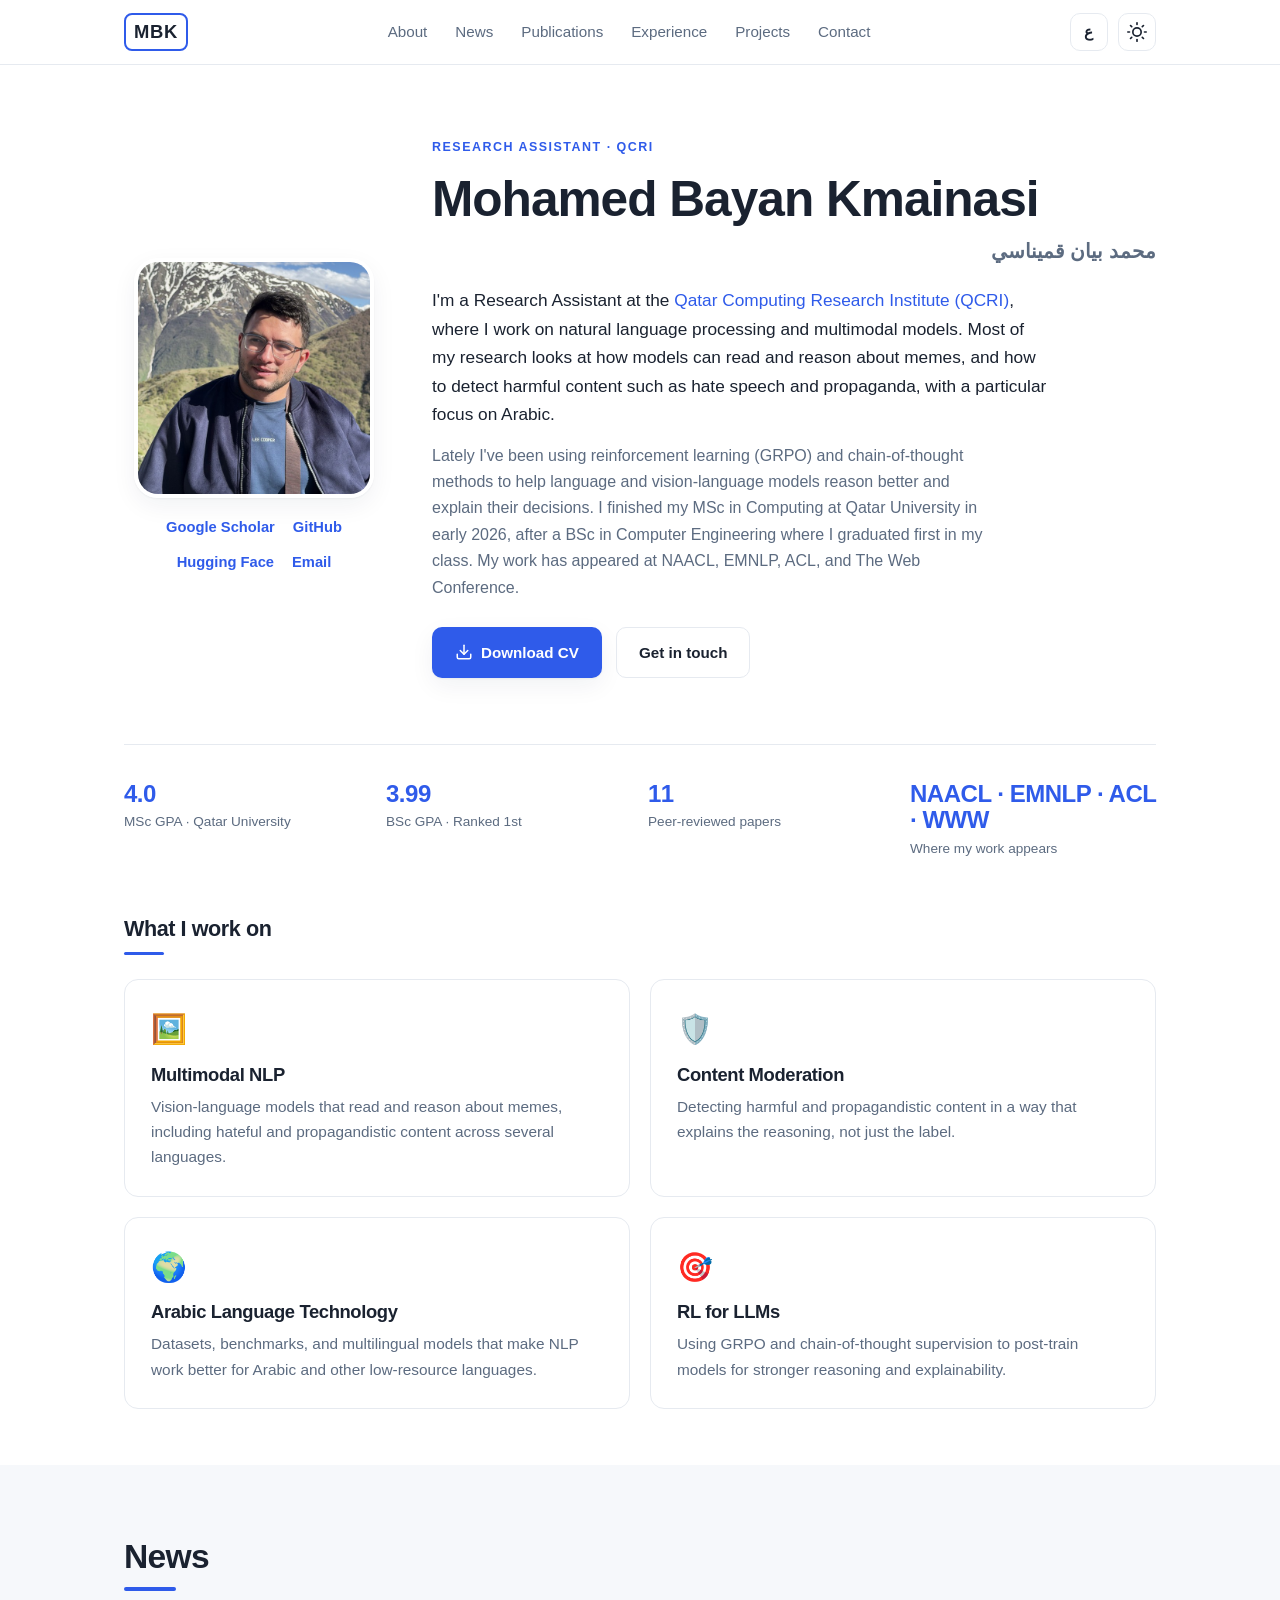
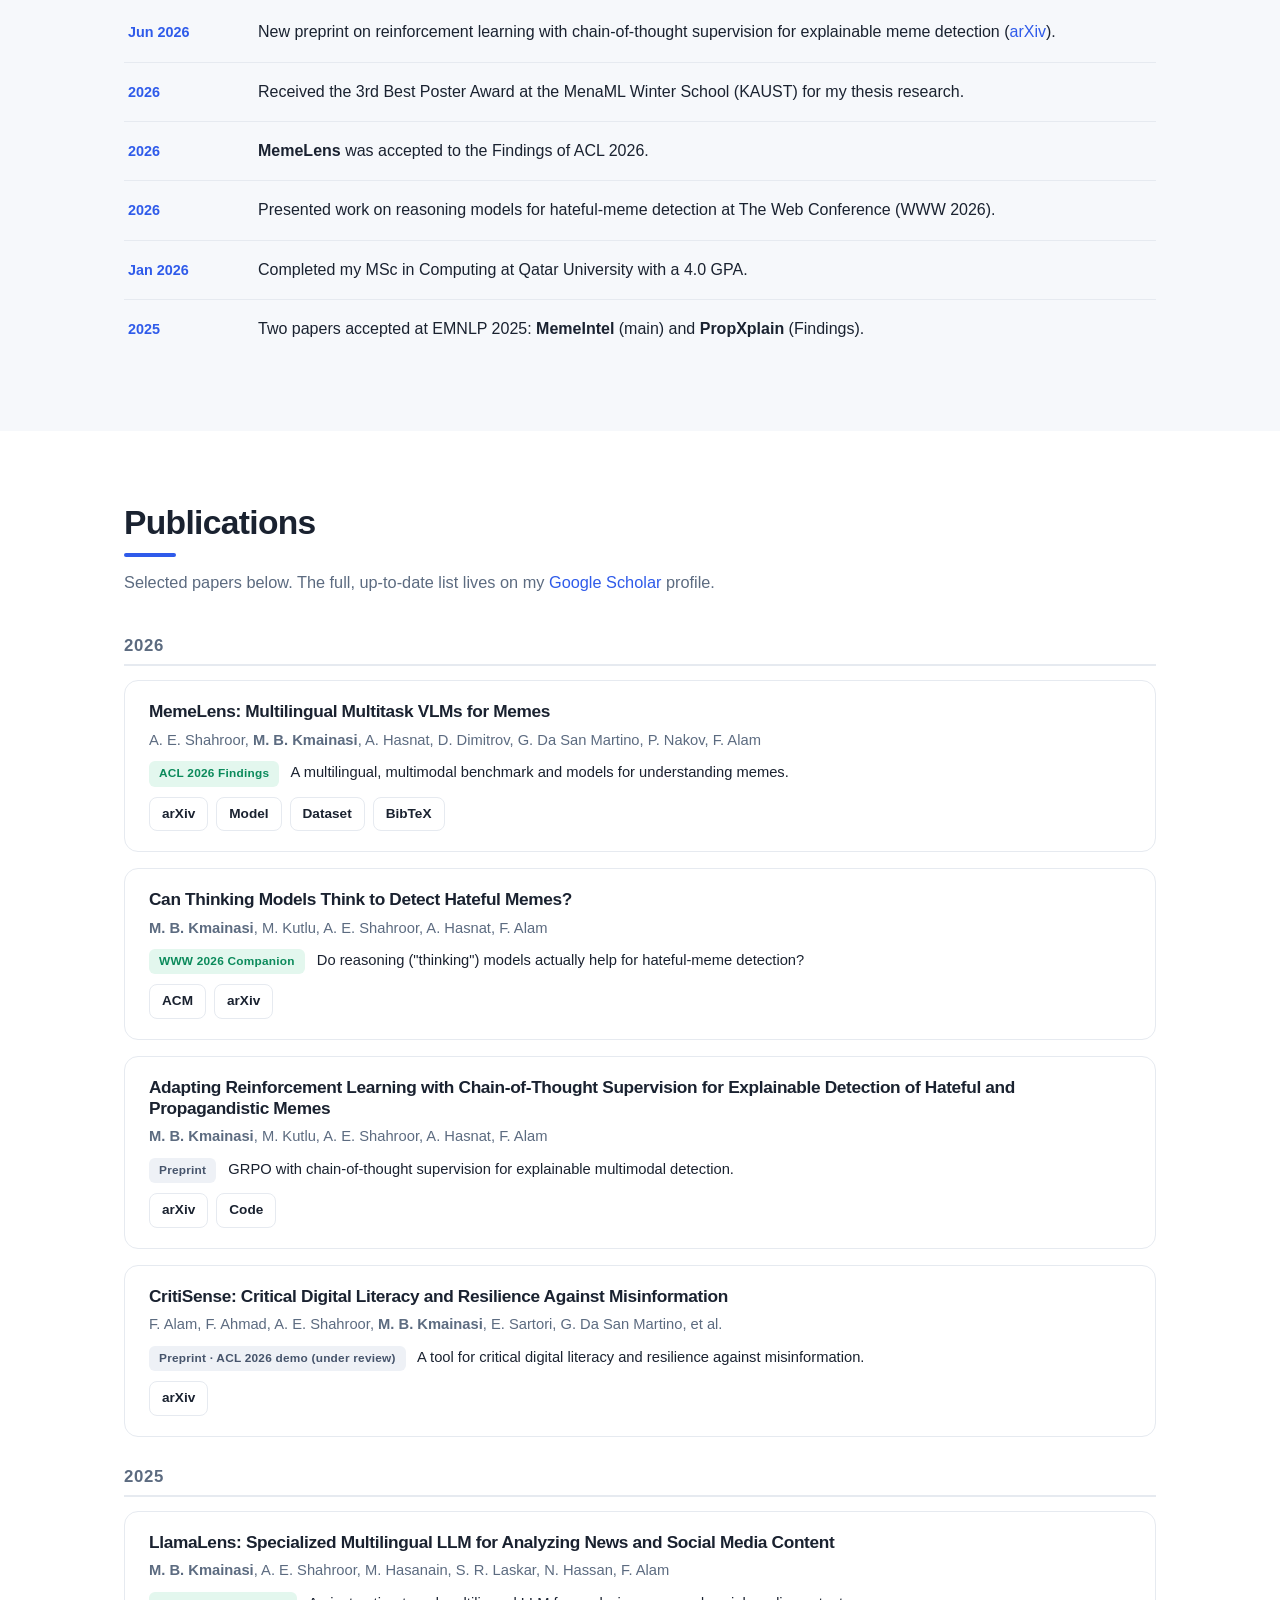
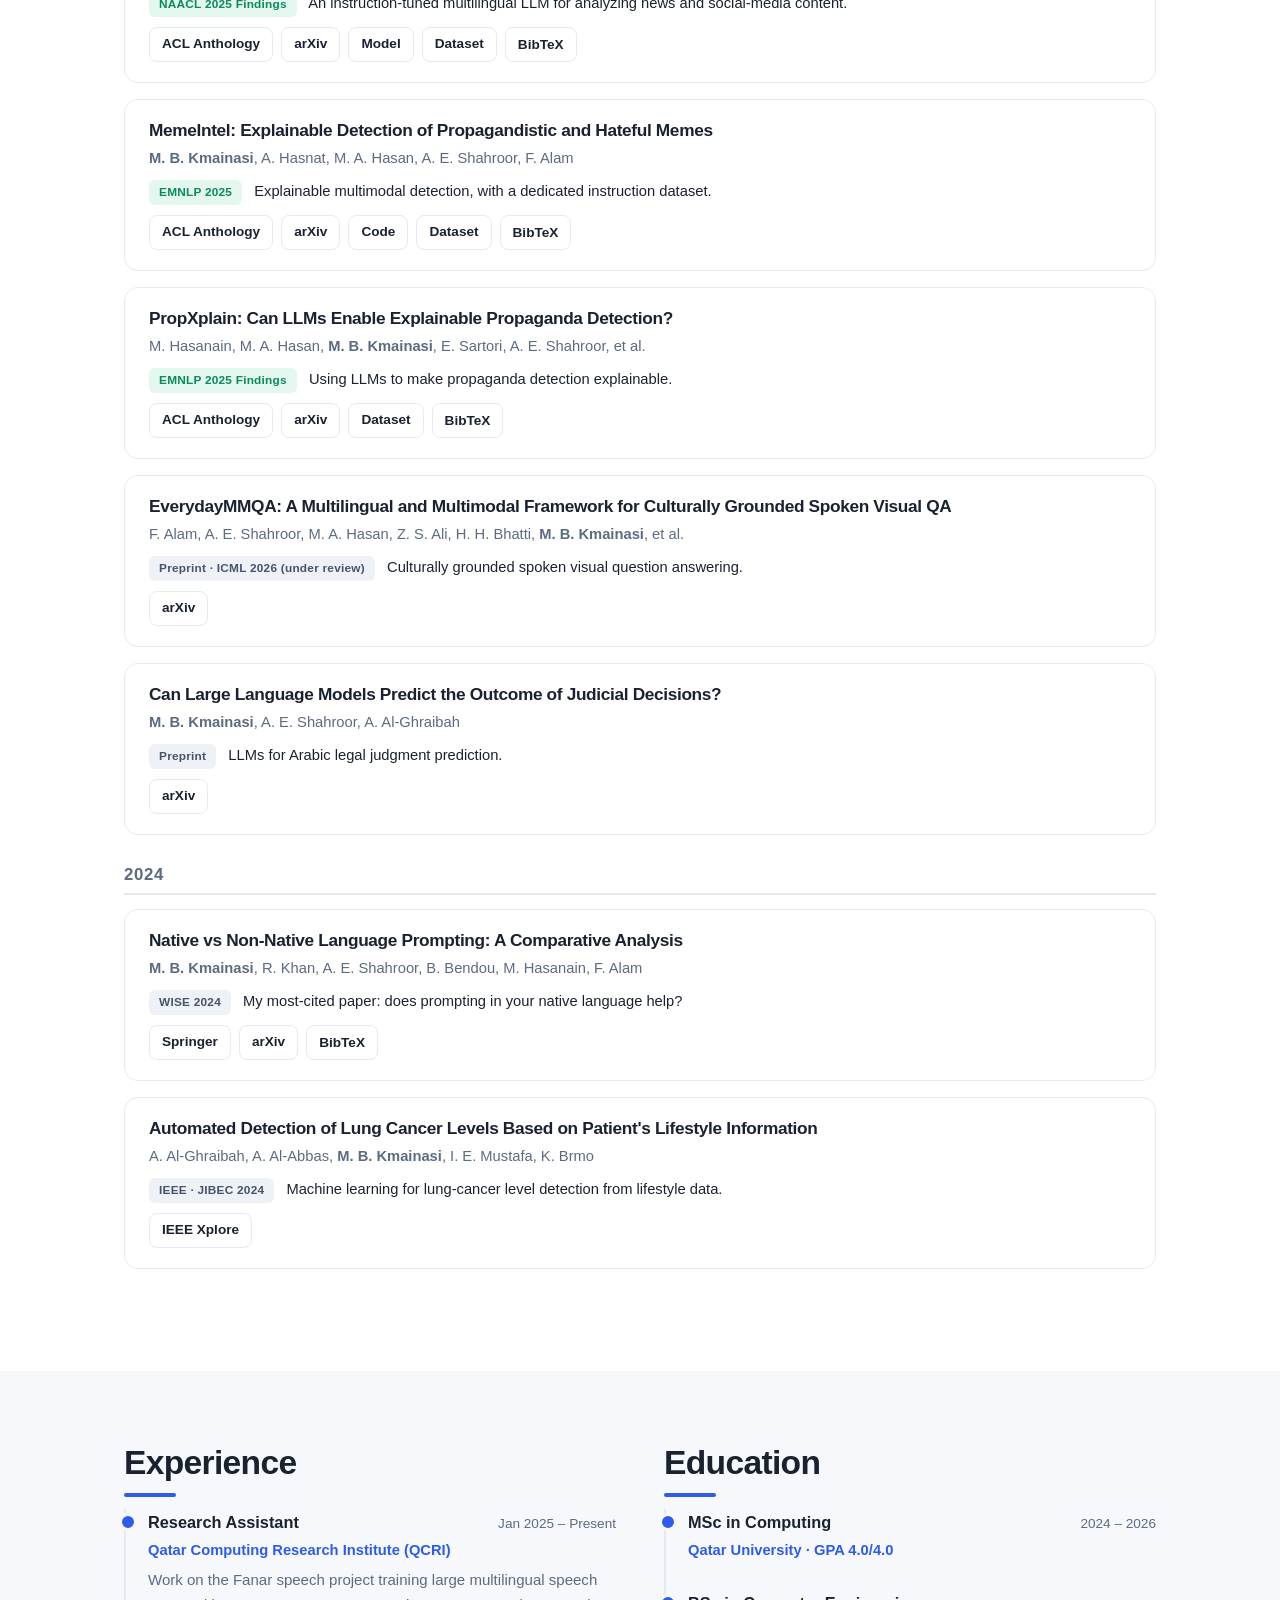
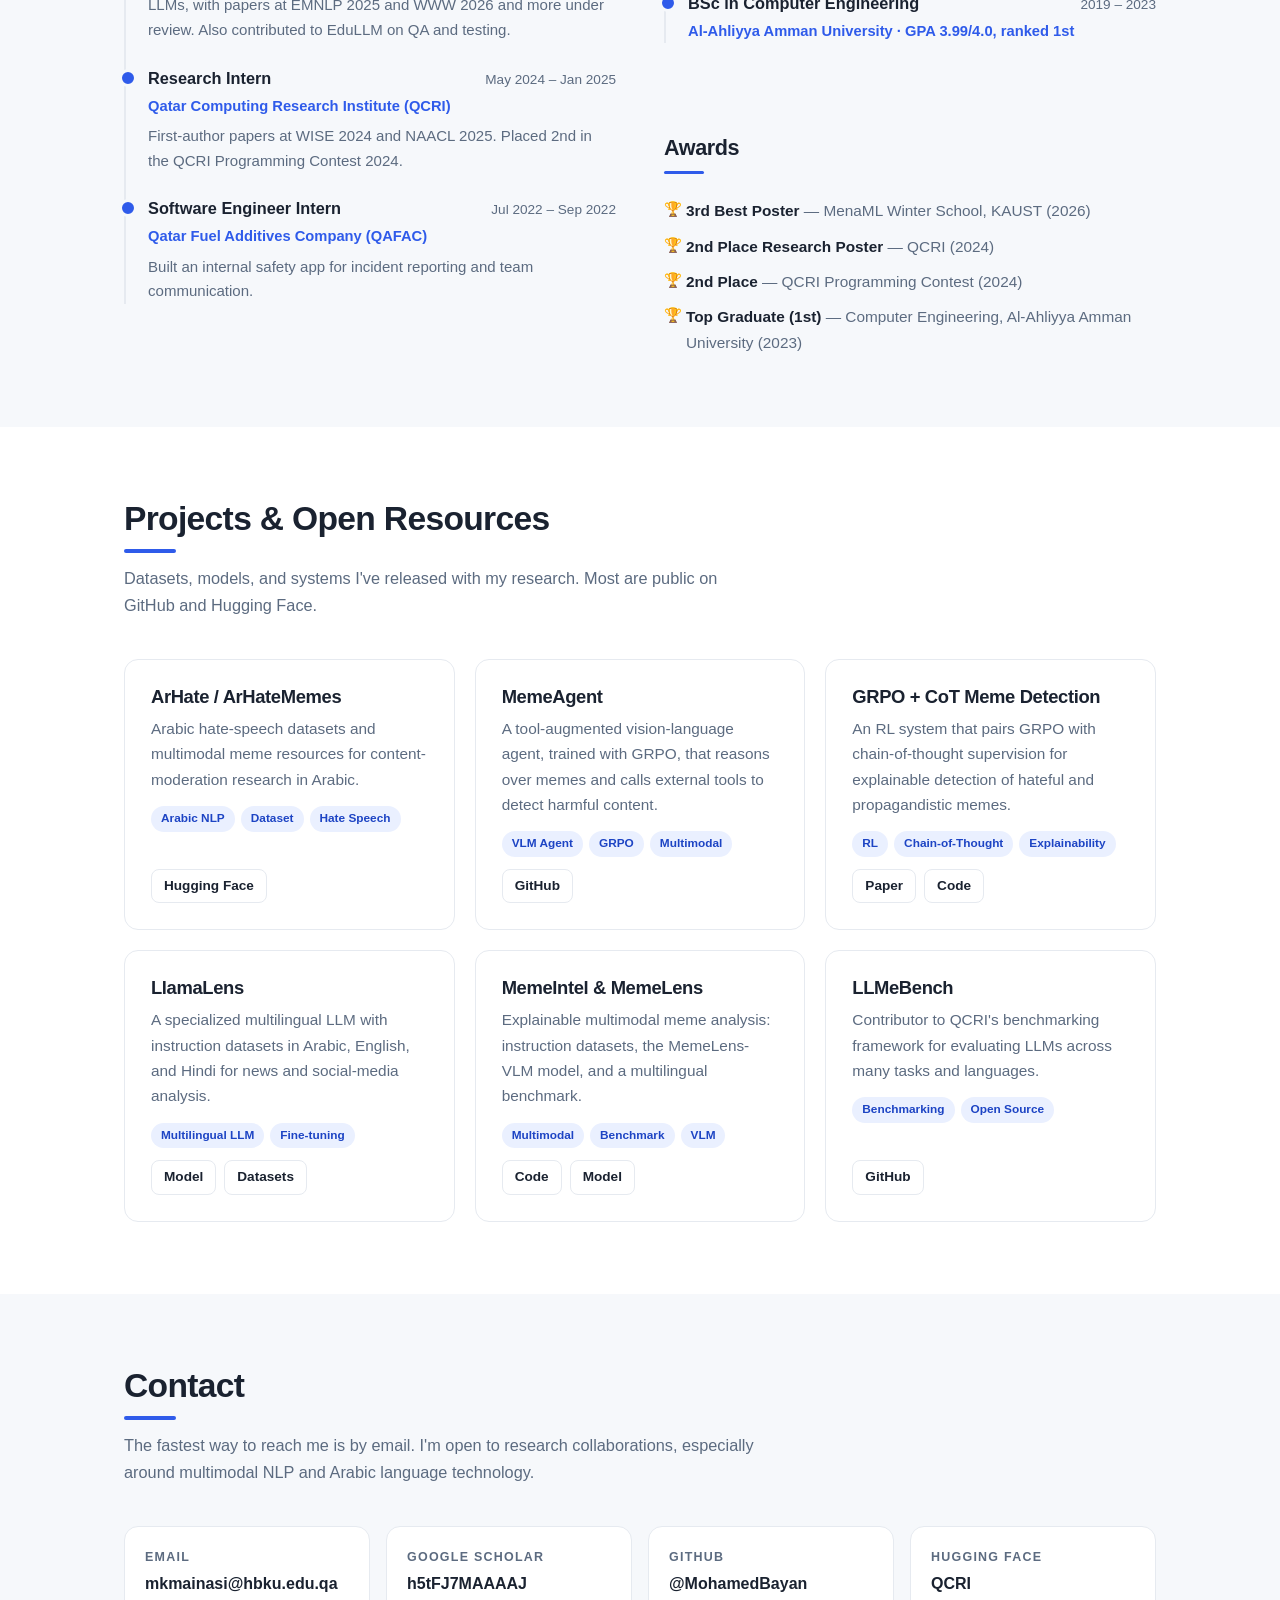
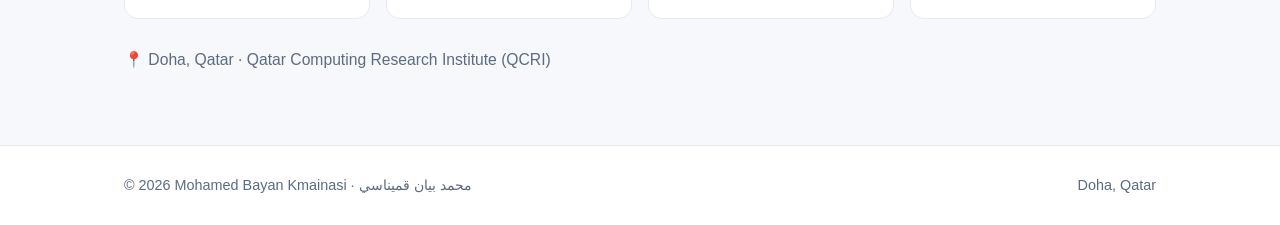
==== commit 65f3bb83: "Expand site: news feed, experience/education, awards, BibTeX; rewrite copy - Add a News/updates feed" ====
--- a/index.html
+++ b/index.html
@@ -3,15 +3,15 @@
 <head>
   <meta charset="UTF-8" />
   <meta name="viewport" content="width=device-width, initial-scale=1.0" />
-  <title>Mohamed Bayan Kmainasi (محمد بيان قميناسي) — NLP &amp; Multimodal AI</title>
-  <meta name="description" content="Mohamed Bayan Kmainasi (محمد بيان قميناسي) — Research Assistant in NLP and Multimodal AI at the Qatar Computing Research Institute (QCRI). Multimodal NLP, hateful meme detection, propaganda detection, Arabic language technology, and reinforcement learning for LLMs." />
+  <title>Mohamed Bayan Kmainasi (محمد بيان قميناسي) — NLP &amp; Multimodal AI Researcher</title>
+  <meta name="description" content="Mohamed Bayan Kmainasi (محمد بيان قميناسي), Research Assistant at the Qatar Computing Research Institute (QCRI). I work on multimodal NLP, hateful meme and propaganda detection, Arabic language technology, and reinforcement learning for large language models. Published at NAACL, EMNLP, ACL, and The Web Conference." />
   <meta name="author" content="Mohamed Bayan Kmainasi" />
-  <meta name="keywords" content="Mohamed Bayan Kmainasi, محمد بيان قميناسي, Mohamed Kmainasi, Bayan Kmainasi, QCRI, Qatar University, NLP, Natural Language Processing, Multimodal AI, Arabic NLP, hateful meme detection, propaganda detection, LLM, vision-language models" />
+  <meta name="keywords" content="Mohamed Bayan Kmainasi, محمد بيان قميناسي, Mohamed Kmainasi, Bayan Kmainasi, Kmainasi QCRI, QCRI researcher, Qatar University NLP, NLP researcher Qatar, Natural Language Processing, Multimodal AI, Arabic NLP, hateful meme detection, propaganda detection, large language models, vision-language models" />
   <link rel="canonical" href="https://mohamedbayan.github.io/" />
 
   <!-- Open Graph -->
-  <meta property="og:title" content="Mohamed Bayan Kmainasi (محمد بيان قميناسي) — NLP &amp; Multimodal AI" />
-  <meta property="og:description" content="Research Assistant in NLP and Multimodal AI at QCRI. Multimodal NLP, hateful meme detection, propaganda detection, Arabic language technology, RL for LLMs." />
+  <meta property="og:title" content="Mohamed Bayan Kmainasi (محمد بيان قميناسي) — NLP &amp; Multimodal AI Researcher" />
+  <meta property="og:description" content="Research Assistant at QCRI working on multimodal NLP, meme and propaganda detection, Arabic language technology, and RL for LLMs. Published at NAACL, EMNLP, ACL, and The Web Conference." />
   <meta property="og:type" content="profile" />
   <meta property="og:url" content="https://mohamedbayan.github.io/" />
   <meta property="og:image" content="https://mohamedbayan.github.io/assets/img/profile.jpg" />
@@ -19,12 +19,14 @@
   <meta property="og:locale:alternate" content="ar_AR" />
   <meta name="twitter:card" content="summary" />
 
-  <!-- Structured data: helps search engines link the page to both name spellings -->
+  <!-- Structured data: links the page to both name spellings for search engines -->
   <script type="application/ld+json">
   {
     "@context": "https://schema.org",
     "@type": "Person",
     "name": "Mohamed Bayan Kmainasi",
+    "givenName": "Mohamed Bayan",
+    "familyName": "Kmainasi",
     "alternateName": ["محمد بيان قميناسي", "Mohamed Bayan", "Mohamed Kmainasi", "Bayan Kmainasi"],
     "jobTitle": "Research Assistant in NLP and Multimodal AI",
     "worksFor": { "@type": "Organization", "name": "Qatar Computing Research Institute (QCRI)" },
@@ -44,7 +46,6 @@
   }
   </script>
 
-  <link rel="preconnect" href="https://fonts.googleapis.com" />
   <link rel="stylesheet" href="assets/css/style.css" />
   <link rel="icon" href="data:image/svg+xml,<svg xmlns=%22http://www.w3.org/2000/svg%22 viewBox=%220 0 100 100%22><text y=%22.9em%22 font-size=%2290%22>🧠</text></svg>" />
 </head>
@@ -55,8 +56,9 @@
       <a href="#top" class="nav__brand">MBK</a>
       <nav class="nav__links" id="navLinks">
         <a href="#about" data-i18n="nav.about">About</a>
-        <a href="#research" data-i18n="nav.research">Research</a>
+        <a href="#news" data-i18n="nav.news">News</a>
         <a href="#publications" data-i18n="nav.publications">Publications</a>
+        <a href="#experience" data-i18n="nav.experience">Experience</a>
         <a href="#projects" data-i18n="nav.projects">Projects</a>
         <a href="#contact" data-i18n="nav.contact">Contact</a>
       </nav>
@@ -77,22 +79,30 @@
       <div class="container hero__inner">
         <div class="hero__photo">
           <img src="assets/img/profile.jpg" alt="Mohamed Bayan Kmainasi — محمد بيان قميناسي" loading="eager" />
+          <ul class="hero__links">
+            <li><a href="https://scholar.google.com/citations?user=h5tFJ7MAAAAJ&hl=en" target="_blank" rel="noopener">Google&nbsp;Scholar</a></li>
+            <li><a href="https://github.com/MohamedBayan" target="_blank" rel="noopener">GitHub</a></li>
+            <li><a href="https://huggingface.co/QCRI" target="_blank" rel="noopener">Hugging&nbsp;Face</a></li>
+            <li><a href="mailto:mkmainasi@hbku.edu.qa">Email</a></li>
+          </ul>
         </div>
         <div class="hero__text">
-          <p class="eyebrow" data-i18n="hero.eyebrow">Research Assistant · NLP &amp; Multimodal AI</p>
+          <p class="eyebrow" data-i18n="hero.eyebrow">Research Assistant · QCRI</p>
           <h1 data-i18n="hero.h1">Mohamed Bayan&nbsp;Kmainasi</h1>
           <p class="hero__name-alt" lang="ar" dir="rtl">محمد بيان قميناسي</p>
           <p class="lead" data-i18n="hero.lead1">
-            I am a Research Assistant in Natural Language Processing and Multimodal AI at the
-            <a href="https://www.hbku.edu.qa/en/qcri" target="_blank" rel="noopener">Qatar Computing Research Institute (QCRI)</a>.
-            My work centers on multimodal language understanding, combating digital
-            disinformation, Arabic language technology, and reinforcement learning for
-            post-training large language models.
+            I'm a Research Assistant at the
+            <a href="https://www.hbku.edu.qa/en/qcri" target="_blank" rel="noopener">Qatar Computing Research Institute (QCRI)</a>,
+            where I work on natural language processing and multimodal models. Most of my
+            research looks at how models can read and reason about memes, and how to detect
+            harmful content such as hate speech and propaganda, with a particular focus on Arabic.
           </p>
           <p class="lead lead--muted" data-i18n="hero.lead2">
-            I recently completed my MSc in Computing at Qatar University (GPA 4.0/4.0) and
-            hold a BSc in Computer Engineering (GPA 3.99/4.0, ranked 1st in class). My
-            research has appeared at ACL-tier venues including NAACL, EMNLP, ACL, and WWW.
+            Lately I've been using reinforcement learning (GRPO) and chain-of-thought methods to
+            help language and vision-language models reason better and explain their decisions. I
+            finished my MSc in Computing at Qatar University in early 2026, after a BSc in Computer
+            Engineering where I graduated first in my class. My work has appeared at NAACL, EMNLP,
+            ACL, and The Web Conference.
           </p>
 
           <div class="hero__actions">
@@ -102,13 +112,6 @@
             </a>
             <a class="btn btn--ghost" href="#contact" data-i18n="btn.contact">Get in touch</a>
           </div>
-
-          <ul class="hero__links">
-            <li><a href="https://scholar.google.com/citations?user=h5tFJ7MAAAAJ&hl=en" target="_blank" rel="noopener">Google&nbsp;Scholar</a></li>
-            <li><a href="https://github.com/MohamedBayan" target="_blank" rel="noopener">GitHub</a></li>
-            <li><a href="https://huggingface.co/QCRI" target="_blank" rel="noopener">Hugging&nbsp;Face</a></li>
-            <li><a href="mailto:mkmainasi@hbku.edu.qa">Email</a></li>
-          </ul>
         </div>
       </div>
 
@@ -116,202 +119,301 @@
         <div class="stats">
           <div class="stat"><span class="stat__num">4.0</span><span class="stat__label" data-i18n="stat.msc">MSc GPA · Qatar University</span></div>
           <div class="stat"><span class="stat__num">3.99</span><span class="stat__label" data-i18n="stat.bsc">BSc GPA · Ranked 1st</span></div>
-          <div class="stat"><span class="stat__num">11</span><span class="stat__label" data-i18n="stat.pubs">Peer-reviewed publications</span></div>
-          <div class="stat"><span class="stat__num">NAACL · EMNLP · ACL · WWW</span><span class="stat__label" data-i18n="stat.venues">Publication venues</span></div>
-        </div>
-      </div>
-    </section>
-
-    <!-- Research interests -->
-    <section class="section" id="research">
-      <div class="container">
-        <h2 class="section__title" data-i18n="research.title">Research Interests</h2>
-        <p class="section__intro" data-i18n="research.intro">
-          I build and study models that understand language and vision jointly, with a focus
-          on socially impactful problems — disinformation, hateful content, and equitable
-          technology for Arabic and other under-served languages.
-        </p>
+          <div class="stat"><span class="stat__num">11</span><span class="stat__label" data-i18n="stat.pubs">Peer-reviewed papers</span></div>
+          <div class="stat"><span class="stat__num">NAACL · EMNLP · ACL · WWW</span><span class="stat__label" data-i18n="stat.venues">Where my work appears</span></div>
+        </div>
+      </div>
+
+      <div class="container">
+        <h2 class="section__title section__title--sub" data-i18n="research.title">What I work on</h2>
         <div class="cards">
           <article class="card">
             <div class="card__icon">🖼️</div>
             <h3 data-i18n="research.c1.t">Multimodal NLP</h3>
-            <p data-i18n="research.c1.d">Vision-language models for memes, hateful content detection, and propaganda analysis across languages and modalities.</p>
+            <p data-i18n="research.c1.d">Vision-language models that read and reason about memes, including hateful and propagandistic content across several languages.</p>
           </article>
           <article class="card">
             <div class="card__icon">🛡️</div>
-            <h3 data-i18n="research.c2.t">Content Moderation &amp; Disinformation</h3>
-            <p data-i18n="research.c2.d">Explainable detection of hateful and propagandistic content to support safer, more trustworthy online ecosystems.</p>
+            <h3 data-i18n="research.c2.t">Content Moderation</h3>
+            <p data-i18n="research.c2.d">Detecting harmful and propagandistic content in a way that explains the reasoning, not just the label.</p>
           </article>
           <article class="card">
             <div class="card__icon">🌍</div>
             <h3 data-i18n="research.c3.t">Arabic Language Technology</h3>
-            <p data-i18n="research.c3.d">Datasets, benchmarks, and specialized multilingual LLMs that advance Arabic and low-resource NLP.</p>
+            <p data-i18n="research.c3.d">Datasets, benchmarks, and multilingual models that make NLP work better for Arabic and other low-resource languages.</p>
           </article>
           <article class="card">
             <div class="card__icon">🎯</div>
-            <h3 data-i18n="research.c4.t">RL for LLM Post-Training</h3>
-            <p data-i18n="research.c4.d">Reinforcement learning (GRPO) with chain-of-thought supervision for reasoning and explainable multimodal detection.</p>
+            <h3 data-i18n="research.c4.t">RL for LLMs</h3>
+            <p data-i18n="research.c4.d">Using GRPO and chain-of-thought supervision to post-train models for stronger reasoning and explainability.</p>
           </article>
         </div>
       </div>
     </section>
 
+    <!-- News -->
+    <section class="section section--alt" id="news">
+      <div class="container">
+        <h2 class="section__title" data-i18n="news.title">News</h2>
+        <ul class="news">
+          <li class="news__item">
+            <span class="news__date" data-i18n="news.d1">Jun 2026</span>
+            <span class="news__text" data-i18n="news.t1">New preprint on reinforcement learning with chain-of-thought supervision for explainable meme detection (<a href="https://arxiv.org/abs/2606.15307" target="_blank" rel="noopener">arXiv</a>).</span>
+          </li>
+          <li class="news__item">
+            <span class="news__date" data-i18n="news.d2">2026</span>
+            <span class="news__text" data-i18n="news.t2">Received the 3rd Best Poster Award at the MenaML Winter School (KAUST) for my thesis research.</span>
+          </li>
+          <li class="news__item">
+            <span class="news__date" data-i18n="news.d3">2026</span>
+            <span class="news__text" data-i18n="news.t3"><b>MemeLens</b> was accepted to the Findings of ACL 2026.</span>
+          </li>
+          <li class="news__item">
+            <span class="news__date" data-i18n="news.d4">2026</span>
+            <span class="news__text" data-i18n="news.t4">Presented work on reasoning models for hateful-meme detection at The Web Conference (WWW 2026).</span>
+          </li>
+          <li class="news__item">
+            <span class="news__date" data-i18n="news.d5">Jan 2026</span>
+            <span class="news__text" data-i18n="news.t5">Completed my MSc in Computing at Qatar University with a 4.0 GPA.</span>
+          </li>
+          <li class="news__item">
+            <span class="news__date" data-i18n="news.d6">2025</span>
+            <span class="news__text" data-i18n="news.t6">Two papers accepted at EMNLP 2025: <b>MemeIntel</b> (main) and <b>PropXplain</b> (Findings).</span>
+          </li>
+        </ul>
+      </div>
+    </section>
+
     <!-- Publications -->
-    <section class="section section--alt" id="publications">
-      <div class="container">
-        <h2 class="section__title" data-i18n="publications.title">Selected Publications</h2>
+    <section class="section" id="publications">
+      <div class="container">
+        <h2 class="section__title" data-i18n="publications.title">Publications</h2>
         <p class="section__intro" data-i18n="publications.intro">
-          A selection of peer-reviewed and preprint work. For the complete and most up-to-date
-          list, see my
+          Selected papers below. The full, up-to-date list lives on my
           <a href="https://scholar.google.com/citations?user=h5tFJ7MAAAAJ&hl=en" target="_blank" rel="noopener">Google&nbsp;Scholar</a> profile.
         </p>
 
-        <ol class="pubs">
-          <li class="pub">
-            <div class="pub__year">2026</div>
-            <div class="pub__body">
+        <!-- 2026 -->
+        <div class="pub-group">
+          <h3 class="pub-group__year">2026</h3>
+          <ol class="pubs">
+            <li class="pub">
               <h3 class="pub__title">MemeLens: Multilingual Multitask VLMs for Memes</h3>
               <p class="pub__authors">A. E. Shahroor, <b>M. B. Kmainasi</b>, A. Hasnat, D. Dimitrov, G. Da San Martino, P. Nakov, F. Alam</p>
-              <p class="pub__venue"><span class="badge badge--top">ACL 2026 Findings</span> <span data-i18n="pub.memelens">Multilingual, multimodal meme-understanding benchmark and models.</span></p>
+              <p class="pub__venue"><span class="badge badge--top">ACL 2026 Findings</span> <span data-i18n="pub.memelens">A multilingual, multimodal benchmark and models for understanding memes.</span></p>
               <div class="pub__links">
                 <a href="https://arxiv.org/abs/2601.12539" target="_blank" rel="noopener">arXiv</a>
                 <a href="https://huggingface.co/QCRI/MemeLens-VLM" target="_blank" rel="noopener">Model</a>
                 <a href="https://huggingface.co/datasets/QCRI/MemeLens" target="_blank" rel="noopener">Dataset</a>
-              </div>
-            </div>
-          </li>
-
-          <li class="pub">
-            <div class="pub__year">2025</div>
-            <div class="pub__body">
+                <button class="cite-btn" data-i18n="cite">BibTeX</button>
+              </div>
+              <pre class="bibtex">@article{shahroor2026memelens,
+  title   = {MemeLens: Multilingual Multitask VLMs for Memes},
+  author  = {Shahroor, Ali Ezzat and Kmainasi, Mohamed Bayan and Hasnat, Abul and Dimitrov, Dimitar and Da San Martino, Giovanni and Nakov, Preslav and Alam, Firoj},
+  journal = {arXiv preprint arXiv:2601.12539},
+  year    = {2026}
+}</pre>
+            </li>
+
+            <li class="pub">
+              <h3 class="pub__title">Can Thinking Models Think to Detect Hateful Memes?</h3>
+              <p class="pub__authors"><b>M. B. Kmainasi</b>, M. Kutlu, A. E. Shahroor, A. Hasnat, F. Alam</p>
+              <p class="pub__venue"><span class="badge badge--top">WWW 2026 Companion</span> <span data-i18n="pub.thinking">Do reasoning ("thinking") models actually help for hateful-meme detection?</span></p>
+              <div class="pub__links">
+                <a href="https://dl.acm.org/doi/10.1145/3774905.3795465" target="_blank" rel="noopener">ACM</a>
+                <a href="https://arxiv.org/abs/2603.01225" target="_blank" rel="noopener">arXiv</a>
+              </div>
+            </li>
+
+            <li class="pub">
+              <h3 class="pub__title">Adapting Reinforcement Learning with Chain-of-Thought Supervision for Explainable Detection of Hateful and Propagandistic Memes</h3>
+              <p class="pub__authors"><b>M. B. Kmainasi</b>, M. Kutlu, A. E. Shahroor, A. Hasnat, F. Alam</p>
+              <p class="pub__venue"><span class="badge">Preprint</span> <span data-i18n="pub.rlcot">GRPO with chain-of-thought supervision for explainable multimodal detection.</span></p>
+              <div class="pub__links">
+                <a href="https://arxiv.org/abs/2606.15307" target="_blank" rel="noopener">arXiv</a>
+                <a href="https://github.com/MohamedBayan/MemeReason" target="_blank" rel="noopener">Code</a>
+              </div>
+            </li>
+
+            <li class="pub">
+              <h3 class="pub__title">CritiSense: Critical Digital Literacy and Resilience Against Misinformation</h3>
+              <p class="pub__authors">F. Alam, F. Ahmad, A. E. Shahroor, <b>M. B. Kmainasi</b>, E. Sartori, G. Da San Martino, et al.</p>
+              <p class="pub__venue"><span class="badge">Preprint · ACL 2026 demo (under review)</span> <span data-i18n="pub.critisense">A tool for critical digital literacy and resilience against misinformation.</span></p>
+              <div class="pub__links">
+                <a href="https://arxiv.org/abs/2603.16672" target="_blank" rel="noopener">arXiv</a>
+              </div>
+            </li>
+          </ol>
+        </div>
+
+        <!-- 2025 -->
+        <div class="pub-group">
+          <h3 class="pub-group__year">2025</h3>
+          <ol class="pubs">
+            <li class="pub">
               <h3 class="pub__title">LlamaLens: Specialized Multilingual LLM for Analyzing News and Social Media Content</h3>
               <p class="pub__authors"><b>M. B. Kmainasi</b>, A. E. Shahroor, M. Hasanain, S. R. Laskar, N. Hassan, F. Alam</p>
-              <p class="pub__venue"><span class="badge badge--top">NAACL 2025 Findings</span> <span data-i18n="pub.llamalens">Instruction-tuned multilingual LLM for news &amp; social-media analysis.</span></p>
+              <p class="pub__venue"><span class="badge badge--top">NAACL 2025 Findings</span> <span data-i18n="pub.llamalens">An instruction-tuned multilingual LLM for analyzing news and social-media content.</span></p>
               <div class="pub__links">
                 <a href="https://aclanthology.org/2025.findings-naacl.313/" target="_blank" rel="noopener">ACL Anthology</a>
                 <a href="https://arxiv.org/abs/2410.15308" target="_blank" rel="noopener">arXiv</a>
                 <a href="https://huggingface.co/QCRI/LlamaLens" target="_blank" rel="noopener">Model</a>
                 <a href="https://huggingface.co/datasets/QCRI/LlamaLens-English" target="_blank" rel="noopener">Dataset</a>
-              </div>
-            </div>
-          </li>
-
-          <li class="pub">
-            <div class="pub__year">2025</div>
-            <div class="pub__body">
+                <button class="cite-btn" data-i18n="cite">BibTeX</button>
+              </div>
+              <pre class="bibtex">@inproceedings{kmainasi2025llamalens,
+  title     = {LlamaLens: Specialized Multilingual LLM for Analyzing News and Social Media Content},
+  author    = {Kmainasi, Mohamed Bayan and Shahroor, Ali Ezzat and Hasanain, Maram and Laskar, Sahinur Rahman and Hassan, Naeemul and Alam, Firoj},
+  booktitle = {Findings of the Association for Computational Linguistics: NAACL 2025},
+  pages     = {5642--5664},
+  year      = {2025},
+  url       = {https://aclanthology.org/2025.findings-naacl.313/}
+}</pre>
+            </li>
+
+            <li class="pub">
               <h3 class="pub__title">MemeIntel: Explainable Detection of Propagandistic and Hateful Memes</h3>
               <p class="pub__authors"><b>M. B. Kmainasi</b>, A. Hasnat, M. A. Hasan, A. E. Shahroor, F. Alam</p>
-              <p class="pub__venue"><span class="badge badge--top">EMNLP 2025</span> <span data-i18n="pub.memeintel">Explainable multimodal detection with a dedicated instruction dataset.</span></p>
+              <p class="pub__venue"><span class="badge badge--top">EMNLP 2025</span> <span data-i18n="pub.memeintel">Explainable multimodal detection, with a dedicated instruction dataset.</span></p>
               <div class="pub__links">
                 <a href="https://aclanthology.org/2025.emnlp-main.1539/" target="_blank" rel="noopener">ACL Anthology</a>
                 <a href="https://arxiv.org/abs/2502.16612" target="_blank" rel="noopener">arXiv</a>
                 <a href="https://github.com/MohamedBayan/MemeIntel" target="_blank" rel="noopener">Code</a>
                 <a href="https://huggingface.co/datasets/QCRI/MemeXplain" target="_blank" rel="noopener">Dataset</a>
-              </div>
-            </div>
-          </li>
-
-          <li class="pub">
-            <div class="pub__year">2025</div>
-            <div class="pub__body">
+                <button class="cite-btn" data-i18n="cite">BibTeX</button>
+              </div>
+              <pre class="bibtex">@inproceedings{kmainasi2025memeintel,
+  title     = {MemeIntel: Explainable Detection of Propagandistic and Hateful Memes},
+  author    = {Kmainasi, Mohamed Bayan and Hasnat, Abul and Hasan, Md. Arid and Shahroor, Ali Ezzat and Alam, Firoj},
+  booktitle = {Proceedings of the 2025 Conference on Empirical Methods in Natural Language Processing},
+  year      = {2025},
+  url       = {https://aclanthology.org/2025.emnlp-main.1539/}
+}</pre>
+            </li>
+
+            <li class="pub">
               <h3 class="pub__title">PropXplain: Can LLMs Enable Explainable Propaganda Detection?</h3>
               <p class="pub__authors">M. Hasanain, M. A. Hasan, <b>M. B. Kmainasi</b>, E. Sartori, A. E. Shahroor, et al.</p>
-              <p class="pub__venue"><span class="badge badge--top">EMNLP 2025 Findings</span> <span data-i18n="pub.propxplain">LLM-driven explainable propaganda detection.</span></p>
+              <p class="pub__venue"><span class="badge badge--top">EMNLP 2025 Findings</span> <span data-i18n="pub.propxplain">Using LLMs to make propaganda detection explainable.</span></p>
               <div class="pub__links">
                 <a href="https://aclanthology.org/2025.findings-emnlp.1296/" target="_blank" rel="noopener">ACL Anthology</a>
                 <a href="https://arxiv.org/abs/2502.16550" target="_blank" rel="noopener">arXiv</a>
                 <a href="https://huggingface.co/datasets/QCRI/PropXplain" target="_blank" rel="noopener">Dataset</a>
-              </div>
-            </div>
-          </li>
-
-          <li class="pub">
-            <div class="pub__year">2026</div>
-            <div class="pub__body">
-              <h3 class="pub__title">Can Thinking Models Think to Detect Hateful Memes?</h3>
-              <p class="pub__authors"><b>M. B. Kmainasi</b>, M. Kutlu, A. E. Shahroor, A. Hasnat, F. Alam</p>
-              <p class="pub__venue"><span class="badge badge--top">WWW 2026 Companion</span> <span data-i18n="pub.thinking">Reasoning ("thinking") models for hateful-meme detection.</span></p>
-              <div class="pub__links">
-                <a href="https://dl.acm.org/doi/10.1145/3774905.3795465" target="_blank" rel="noopener">ACM</a>
-                <a href="https://arxiv.org/abs/2603.01225" target="_blank" rel="noopener">arXiv</a>
-              </div>
-            </div>
-          </li>
-
-          <li class="pub">
-            <div class="pub__year">2026</div>
-            <div class="pub__body">
-              <h3 class="pub__title">Adapting Reinforcement Learning with Chain-of-Thought Supervision for Explainable Detection of Hateful and Propagandistic Memes</h3>
-              <p class="pub__authors"><b>M. B. Kmainasi</b>, M. Kutlu, A. E. Shahroor, A. Hasnat, F. Alam</p>
-              <p class="pub__venue"><span class="badge">Preprint</span> <span data-i18n="pub.rlcot">GRPO + chain-of-thought for explainable multimodal detection.</span></p>
-              <div class="pub__links">
-                <a href="https://arxiv.org/abs/2606.15307" target="_blank" rel="noopener">arXiv</a>
-                <a href="https://github.com/MohamedBayan/MemeReason" target="_blank" rel="noopener">Code</a>
-              </div>
-            </div>
-          </li>
-
-          <li class="pub">
-            <div class="pub__year">2026</div>
-            <div class="pub__body">
-              <h3 class="pub__title">CritiSense: Critical Digital Literacy and Resilience Against Misinformation</h3>
-              <p class="pub__authors">F. Alam, F. Ahmad, A. E. Shahroor, <b>M. B. Kmainasi</b>, E. Sartori, G. Da San Martino, et al.</p>
-              <p class="pub__venue"><span class="badge">Preprint · ACL 2026 (system demo, under review)</span> <span data-i18n="pub.critisense">Tools for critical digital literacy and misinformation resilience.</span></p>
-              <div class="pub__links">
-                <a href="https://arxiv.org/abs/2603.16672" target="_blank" rel="noopener">arXiv</a>
-              </div>
-            </div>
-          </li>
-
-          <li class="pub">
-            <div class="pub__year">2025</div>
-            <div class="pub__body">
+                <button class="cite-btn" data-i18n="cite">BibTeX</button>
+              </div>
+              <pre class="bibtex">@inproceedings{hasanain2025propxplain,
+  title     = {PropXplain: Can LLMs Enable Explainable Propaganda Detection?},
+  author    = {Hasanain, Maram and Hasan, Md. Arid and Kmainasi, Mohamed Bayan and Sartori, Elisa and Shahroor, Ali Ezzat and Da San Martino, Giovanni and Nakov, Preslav and Alam, Firoj},
+  booktitle = {Findings of the Association for Computational Linguistics: EMNLP 2025},
+  pages     = {23855--23863},
+  year      = {2025},
+  url       = {https://aclanthology.org/2025.findings-emnlp.1296/}
+}</pre>
+            </li>
+
+            <li class="pub">
               <h3 class="pub__title">EverydayMMQA: A Multilingual and Multimodal Framework for Culturally Grounded Spoken Visual QA</h3>
               <p class="pub__authors">F. Alam, A. E. Shahroor, M. A. Hasan, Z. S. Ali, H. H. Bhatti, <b>M. B. Kmainasi</b>, et al.</p>
               <p class="pub__venue"><span class="badge">Preprint · ICML 2026 (under review)</span> <span data-i18n="pub.everyday">Culturally grounded spoken visual question answering.</span></p>
               <div class="pub__links">
                 <a href="https://arxiv.org/abs/2510.06371" target="_blank" rel="noopener">arXiv</a>
               </div>
-            </div>
-          </li>
-
-          <li class="pub">
-            <div class="pub__year">2024</div>
-            <div class="pub__body">
-              <h3 class="pub__title">Native vs Non-Native Language Prompting: A Comparative Analysis</h3>
-              <p class="pub__authors"><b>M. B. Kmainasi</b>, R. Khan, A. E. Shahroor, B. Bendou, M. Hasanain, F. Alam</p>
-              <p class="pub__venue"><span class="badge">WISE 2024</span> <span data-i18n="pub.native">Most-cited work · comparative study of prompting in native vs non-native languages.</span></p>
-              <div class="pub__links">
-                <a href="https://link.springer.com/chapter/10.1007/978-981-96-0576-7_30" target="_blank" rel="noopener">Springer</a>
-                <a href="https://arxiv.org/abs/2409.07054" target="_blank" rel="noopener">arXiv</a>
-              </div>
-            </div>
-          </li>
-
-          <li class="pub">
-            <div class="pub__year">2025</div>
-            <div class="pub__body">
+            </li>
+
+            <li class="pub">
               <h3 class="pub__title">Can Large Language Models Predict the Outcome of Judicial Decisions?</h3>
               <p class="pub__authors"><b>M. B. Kmainasi</b>, A. E. Shahroor, A. Al-Ghraibah</p>
               <p class="pub__venue"><span class="badge">Preprint</span> <span data-i18n="pub.judicial">LLMs for Arabic legal judgment prediction.</span></p>
               <div class="pub__links">
                 <a href="https://arxiv.org/abs/2501.09768" target="_blank" rel="noopener">arXiv</a>
               </div>
-            </div>
-          </li>
-
-          <li class="pub">
-            <div class="pub__year">2024</div>
-            <div class="pub__body">
+            </li>
+          </ol>
+        </div>
+
+        <!-- 2024 -->
+        <div class="pub-group">
+          <h3 class="pub-group__year">2024</h3>
+          <ol class="pubs">
+            <li class="pub">
+              <h3 class="pub__title">Native vs Non-Native Language Prompting: A Comparative Analysis</h3>
+              <p class="pub__authors"><b>M. B. Kmainasi</b>, R. Khan, A. E. Shahroor, B. Bendou, M. Hasanain, F. Alam</p>
+              <p class="pub__venue"><span class="badge">WISE 2024</span> <span data-i18n="pub.native">My most-cited paper: does prompting in your native language help?</span></p>
+              <div class="pub__links">
+                <a href="https://link.springer.com/chapter/10.1007/978-981-96-0576-7_30" target="_blank" rel="noopener">Springer</a>
+                <a href="https://arxiv.org/abs/2409.07054" target="_blank" rel="noopener">arXiv</a>
+                <button class="cite-btn" data-i18n="cite">BibTeX</button>
+              </div>
+              <pre class="bibtex">@inproceedings{kmainasi2024native,
+  title     = {Native vs Non-Native Language Prompting: A Comparative Analysis},
+  author    = {Kmainasi, Mohamed Bayan and Khan, Rakif and Shahroor, Ali Ezzat and Bendou, Boushra and Hasanain, Maram and Alam, Firoj},
+  booktitle = {Web Information Systems Engineering -- WISE 2024},
+  pages     = {406--420},
+  year      = {2024},
+  url       = {https://doi.org/10.1007/978-981-96-0576-7_30}
+}</pre>
+            </li>
+
+            <li class="pub">
               <h3 class="pub__title">Automated Detection of Lung Cancer Levels Based on Patient's Lifestyle Information</h3>
               <p class="pub__authors">A. Al-Ghraibah, A. Al-Abbas, <b>M. B. Kmainasi</b>, I. E. Mustafa, K. Brmo</p>
               <p class="pub__venue"><span class="badge">IEEE · JIBEC 2024</span> <span data-i18n="pub.lung">Machine learning for lung-cancer level detection from lifestyle data.</span></p>
               <div class="pub__links">
                 <a href="https://ieeexplore.ieee.org/document/10932129" target="_blank" rel="noopener">IEEE Xplore</a>
               </div>
-            </div>
-          </li>
-        </ol>
+            </li>
+          </ol>
+        </div>
+      </div>
+    </section>
+
+    <!-- Experience & Education -->
+    <section class="section section--alt" id="experience">
+      <div class="container">
+        <div class="two-col">
+          <div>
+            <h2 class="section__title" data-i18n="exp.title">Experience</h2>
+            <ol class="timeline">
+              <li class="timeline__item">
+                <div class="timeline__top"><span class="timeline__role" data-i18n="exp.r1">Research Assistant</span><span class="timeline__date" data-i18n="exp.d1">Jan 2025 – Present</span></div>
+                <div class="timeline__org" data-i18n="exp.o1">Qatar Computing Research Institute (QCRI)</div>
+                <p class="timeline__desc" data-i18n="exp.b1">Work on the Fanar speech project training large multilingual speech LLMs, with papers at EMNLP 2025 and WWW 2026 and more under review. Also contributed to EduLLM on QA and testing.</p>
+              </li>
+              <li class="timeline__item">
+                <div class="timeline__top"><span class="timeline__role" data-i18n="exp.r2">Research Intern</span><span class="timeline__date" data-i18n="exp.d2">May 2024 – Jan 2025</span></div>
+                <div class="timeline__org" data-i18n="exp.o2">Qatar Computing Research Institute (QCRI)</div>
+                <p class="timeline__desc" data-i18n="exp.b2">First-author papers at WISE 2024 and NAACL 2025. Placed 2nd in the QCRI Programming Contest 2024.</p>
+              </li>
+              <li class="timeline__item">
+                <div class="timeline__top"><span class="timeline__role" data-i18n="exp.r3">Software Engineer Intern</span><span class="timeline__date" data-i18n="exp.d3">Jul 2022 – Sep 2022</span></div>
+                <div class="timeline__org" data-i18n="exp.o3">Qatar Fuel Additives Company (QAFAC)</div>
+                <p class="timeline__desc" data-i18n="exp.b3">Built an internal safety app for incident reporting and team communication.</p>
+              </li>
+            </ol>
+          </div>
+
+          <div>
+            <h2 class="section__title" data-i18n="edu.title">Education</h2>
+            <ol class="timeline">
+              <li class="timeline__item">
+                <div class="timeline__top"><span class="timeline__role" data-i18n="edu.r1">MSc in Computing</span><span class="timeline__date" data-i18n="edu.d1">2024 – 2026</span></div>
+                <div class="timeline__org" data-i18n="edu.o1">Qatar University · GPA 4.0/4.0</div>
+              </li>
+              <li class="timeline__item">
+                <div class="timeline__top"><span class="timeline__role" data-i18n="edu.r2">BSc in Computer Engineering</span><span class="timeline__date" data-i18n="edu.d2">2019 – 2023</span></div>
+                <div class="timeline__org" data-i18n="edu.o2">Al-Ahliyya Amman University · GPA 3.99/4.0, ranked 1st</div>
+              </li>
+            </ol>
+
+            <h2 class="section__title section__title--sub" data-i18n="awards.title">Awards</h2>
+            <ul class="awards">
+              <li data-i18n="awards.a1"><b>3rd Best Poster</b> — MenaML Winter School, KAUST (2026)</li>
+              <li data-i18n="awards.a2"><b>2nd Place Research Poster</b> — QCRI (2024)</li>
+              <li data-i18n="awards.a3"><b>2nd Place</b> — QCRI Programming Contest (2024)</li>
+              <li data-i18n="awards.a4"><b>Top Graduate (1st)</b> — Computer Engineering, Al-Ahliyya Amman University (2023)</li>
+            </ul>
+          </div>
+        </div>
       </div>
     </section>
 
@@ -320,8 +422,8 @@
       <div class="container">
         <h2 class="section__title" data-i18n="projects.title">Projects &amp; Open Resources</h2>
         <p class="section__intro" data-i18n="projects.intro">
-          Open datasets, models, and systems released alongside my research. Most artifacts
-          are publicly available on GitHub and Hugging&nbsp;Face.
+          Datasets, models, and systems I've released with my research. Most are public on
+          GitHub and Hugging&nbsp;Face.
         </p>
         <div class="cards cards--projects">
           <article class="card card--project">
@@ -333,35 +435,35 @@
 
           <article class="card card--project">
             <h3>MemeAgent</h3>
-            <p data-i18n="proj.memeagent">A tool-augmented vision-language agent trained with GRPO to reason over memes and invoke external tools for detection.</p>
+            <p data-i18n="proj.memeagent">A tool-augmented vision-language agent, trained with GRPO, that reasons over memes and calls external tools to detect harmful content.</p>
             <div class="card__tags"><span>VLM Agent</span><span>GRPO</span><span>Multimodal</span></div>
             <div class="pub__links"><a href="https://github.com/MohamedBayan/MemeReason" target="_blank" rel="noopener">GitHub</a></div>
           </article>
 
           <article class="card card--project">
             <h3>GRPO + CoT Meme Detection</h3>
-            <p data-i18n="proj.grpo">Reinforcement-learning system using GRPO with chain-of-thought supervision for explainable hateful &amp; propagandistic meme detection.</p>
+            <p data-i18n="proj.grpo">An RL system that pairs GRPO with chain-of-thought supervision for explainable detection of hateful and propagandistic memes.</p>
             <div class="card__tags"><span>RL</span><span>Chain-of-Thought</span><span>Explainability</span></div>
             <div class="pub__links"><a href="https://arxiv.org/abs/2606.15307" target="_blank" rel="noopener">Paper</a><a href="https://github.com/MohamedBayan/MemeReason" target="_blank" rel="noopener">Code</a></div>
           </article>
 
           <article class="card card--project">
             <h3>LlamaLens</h3>
-            <p data-i18n="proj.llamalens">Specialized multilingual LLM and instruction datasets (Arabic, English, Hindi) for news and social-media content analysis.</p>
+            <p data-i18n="proj.llamalens">A specialized multilingual LLM with instruction datasets in Arabic, English, and Hindi for news and social-media analysis.</p>
             <div class="card__tags"><span>Multilingual LLM</span><span>Fine-tuning</span></div>
             <div class="pub__links"><a href="https://huggingface.co/QCRI/LlamaLens" target="_blank" rel="noopener">Model</a><a href="https://huggingface.co/datasets/QCRI/LlamaLens-Arabic" target="_blank" rel="noopener">Datasets</a></div>
           </article>
 
           <article class="card card--project">
             <h3>MemeIntel &amp; MemeLens</h3>
-            <p data-i18n="proj.memeintel">Explainable multimodal meme analysis — instruction datasets, the MemeLens-VLM model, and a multilingual benchmark.</p>
+            <p data-i18n="proj.memeintel">Explainable multimodal meme analysis: instruction datasets, the MemeLens-VLM model, and a multilingual benchmark.</p>
             <div class="card__tags"><span>Multimodal</span><span>Benchmark</span><span>VLM</span></div>
             <div class="pub__links"><a href="https://github.com/MohamedBayan/MemeIntel" target="_blank" rel="noopener">Code</a><a href="https://huggingface.co/QCRI/MemeLens-VLM" target="_blank" rel="noopener">Model</a></div>
           </article>
 
           <article class="card card--project">
             <h3>LLMeBench</h3>
-            <p data-i18n="proj.llmebench">Contributor to QCRI's flexible benchmarking framework for evaluating LLMs across many tasks and languages.</p>
+            <p data-i18n="proj.llmebench">Contributor to QCRI's benchmarking framework for evaluating LLMs across many tasks and languages.</p>
             <div class="card__tags"><span>Benchmarking</span><span>Open Source</span></div>
             <div class="pub__links"><a href="https://github.com/qcri/LLMeBench/" target="_blank" rel="noopener">GitHub</a></div>
           </article>
@@ -374,8 +476,8 @@
       <div class="container">
         <h2 class="section__title" data-i18n="contact.title">Contact</h2>
         <p class="section__intro" data-i18n="contact.intro">
-          I'm always happy to discuss multimodal NLP, Arabic language technology, and
-          research collaborations. The best way to reach me is by email.
+          The fastest way to reach me is by email. I'm open to research collaborations,
+          especially around multimodal NLP and Arabic language technology.
         </p>
         <div class="contact">
           <a class="contact__card" href="mailto:mkmainasi@hbku.edu.qa">
@@ -403,7 +505,7 @@
   <footer class="footer">
     <div class="container footer__inner">
       <p>© <span id="year"></span> Mohamed Bayan Kmainasi · محمد بيان قميناسي</p>
-      <p class="footer__note" data-i18n="footer.note">Built with plain HTML, CSS &amp; JS · Deployed on GitHub Pages</p>
+      <p class="footer__note" data-i18n="footer.note">Doha, Qatar</p>
     </div>
   </footer>
 
--- a/assets/css/style.css
+++ b/assets/css/style.css
@@ -123,6 +123,7 @@
 /* ---------- Hero ---------- */
 .hero { padding: 72px 0 56px; }
 .hero__inner { display: grid; grid-template-columns: 260px 1fr; gap: 48px; align-items: center; }
+.hero__photo { display: flex; flex-direction: column; align-items: center; gap: 16px; }
 .hero__photo img {
   width: 240px; height: 240px; object-fit: cover; border-radius: 24px;
   box-shadow: var(--shadow); border: 4px solid var(--surface);
@@ -137,8 +138,8 @@
 .lead { font-size: 1.08rem; color: var(--text); max-width: 64ch; margin-bottom: 14px; }
 .lead--muted { color: var(--text-muted); font-size: 1rem; }
 .hero__actions { display: flex; gap: 14px; flex-wrap: wrap; margin: 26px 0 18px; }
-.hero__links { list-style: none; display: flex; flex-wrap: wrap; gap: 8px 22px; }
-.hero__links a { font-weight: 600; font-size: .95rem; }
+.hero__links { list-style: none; display: flex; flex-wrap: wrap; justify-content: center; gap: 8px 18px; }
+.hero__links a { font-weight: 600; font-size: .92rem; }
 
 /* ---------- Stats ---------- */
 .stats {
@@ -161,6 +162,8 @@
   background: var(--accent); margin-top: 10px;
 }
 .section__intro { color: var(--text-muted); max-width: 70ch; margin-bottom: 40px; font-size: 1.02rem; }
+.section__title--sub { font-size: 1.35rem; margin-top: 56px; margin-bottom: 24px; }
+.section__title--sub::after { height: 3px; width: 40px; }
 
 /* ---------- Cards ---------- */
 .cards { display: grid; grid-template-columns: repeat(2, 1fr); gap: 20px; }
@@ -181,19 +184,30 @@
 }
 .card--project .pub__links { margin-top: auto; }
 
+/* ---------- News ---------- */
+.news { list-style: none; display: flex; flex-direction: column; }
+.news__item {
+  display: grid; grid-template-columns: 110px 1fr; gap: 20px; align-items: baseline;
+  padding: 16px 4px; border-bottom: 1px solid var(--border);
+}
+.news__item:last-child { border-bottom: none; }
+.news__date { font-weight: 700; color: var(--accent); font-size: .9rem; }
+.news__text { color: var(--text); }
+
 /* ---------- Publications ---------- */
-.pubs { list-style: none; display: flex; flex-direction: column; gap: 18px; }
+.pub-group { margin-bottom: 30px; }
+.pub-group__year {
+  font-size: 1.05rem; font-weight: 800; color: var(--text-muted);
+  letter-spacing: .04em; margin-bottom: 14px; padding-bottom: 8px;
+  border-bottom: 2px solid var(--border);
+}
+.pubs { list-style: none; display: flex; flex-direction: column; gap: 16px; }
 .pub {
-  display: grid; grid-template-columns: 64px 1fr; gap: 20px;
   background: var(--surface); border: 1px solid var(--border); border-radius: var(--radius);
-  padding: 22px 24px; transition: border-color .15s, box-shadow .15s;
+  padding: 20px 24px; transition: border-color .15s, box-shadow .15s;
 }
 .pub:hover { border-color: color-mix(in srgb, var(--accent) 40%, var(--border)); box-shadow: var(--shadow); }
-.pub__year {
-  font-weight: 800; color: var(--accent); font-size: .95rem;
-  border-right: 2px solid var(--border); padding-right: 8px;
-}
-.pub__title { font-size: 1.1rem; margin-bottom: 6px; }
+.pub__title { font-size: 1.08rem; margin-bottom: 6px; }
 .pub__authors { color: var(--text-muted); font-size: .92rem; margin-bottom: 8px; }
 .pub__venue { font-size: .92rem; color: var(--text); margin-bottom: 10px; }
 .badge {
@@ -208,6 +222,44 @@
   border: 1px solid var(--border); border-radius: 8px; color: var(--text);
 }
 .pub__links a:hover { border-color: var(--accent); color: var(--accent); text-decoration: none; }
+.cite-btn {
+  font-family: inherit; font-size: .85rem; font-weight: 600; cursor: pointer;
+  padding: 5px 12px; border: 1px solid var(--border); border-radius: 8px;
+  background: transparent; color: var(--text); transition: border-color .15s, color .15s;
+}
+.cite-btn:hover { border-color: var(--accent); color: var(--accent); }
+.bibtex {
+  display: none; margin-top: 12px; padding: 14px 16px; border-radius: 10px;
+  background: var(--bg-alt); border: 1px solid var(--border);
+  font-family: ui-monospace, SFMono-Regular, Menlo, Consolas, monospace;
+  font-size: .8rem; line-height: 1.55; color: var(--text); white-space: pre;
+  overflow-x: auto; direction: ltr; text-align: left;
+}
+.bibtex.open { display: block; }
+
+/* ---------- Experience / Education timeline ---------- */
+.two-col { display: grid; grid-template-columns: 1fr 1fr; gap: 48px; }
+.timeline { list-style: none; position: relative; margin-bottom: 36px; }
+.timeline__item {
+  position: relative; padding-left: 22px; padding-bottom: 22px;
+  border-left: 2px solid var(--border);
+}
+.timeline__item:last-child { padding-bottom: 0; }
+.timeline__item::before {
+  content: ""; position: absolute; left: -7px; top: 4px; width: 12px; height: 12px;
+  border-radius: 50%; background: var(--accent); border: 3px solid var(--bg-alt);
+}
+.timeline__top { display: flex; justify-content: space-between; gap: 12px; flex-wrap: wrap; align-items: baseline; }
+.timeline__role { font-weight: 700; font-size: 1.02rem; }
+.timeline__date { font-size: .85rem; color: var(--text-muted); white-space: nowrap; }
+.timeline__org { color: var(--accent); font-size: .92rem; font-weight: 600; margin: 2px 0 6px; }
+.timeline__desc { color: var(--text-muted); font-size: .94rem; }
+.awards { list-style: none; display: flex; flex-direction: column; gap: 10px; }
+.awards li {
+  padding-left: 22px; position: relative; color: var(--text-muted); font-size: .96rem;
+}
+.awards li::before { content: "🏆"; position: absolute; left: 0; top: 0; font-size: .9rem; }
+.awards li b { color: var(--text); }
 
 /* ---------- Contact ---------- */
 .contact { display: grid; grid-template-columns: repeat(4, 1fr); gap: 16px; }
@@ -231,26 +283,24 @@
   .hero__inner { grid-template-columns: 1fr; gap: 28px; text-align: center; }
   .hero__photo { justify-self: center; }
   .lead, .section__intro { margin-left: auto; margin-right: auto; }
-  .hero__actions, .hero__links { justify-content: center; }
+  .hero__actions { justify-content: center; }
   .stats { grid-template-columns: repeat(2, 1fr); }
   .cards, .cards--projects, .contact { grid-template-columns: 1fr 1fr; }
+  .two-col { grid-template-columns: 1fr; gap: 24px; }
 }
 
 /* ---------- RTL (Arabic) ---------- */
 [dir="rtl"] body { line-height: 1.85; }
 [dir="rtl"] .section__title::after { margin-left: auto; }
-[dir="rtl"] .pub { grid-template-columns: 1fr 64px; }
-[dir="rtl"] .pub__year { order: 2; border-right: none; border-left: 2px solid var(--border); padding-right: 0; padding-left: 8px; }
-[dir="rtl"] .pub__body { order: 1; }
 [dir="rtl"] .nav__brand { letter-spacing: 0; }
-/* Keep Latin tokens (venues, links, brand) rendering left-to-right inside RTL flow */
+[dir="rtl"] .timeline__item { border-left: none; border-right: 2px solid var(--border); padding-left: 0; padding-right: 22px; }
+[dir="rtl"] .timeline__item::before { left: auto; right: -7px; }
+[dir="rtl"] .awards li { padding-left: 0; padding-right: 22px; }
+[dir="rtl"] .awards li::before { left: auto; right: 0; }
+/* Keep Latin tokens (venues, links, BibTeX) rendering left-to-right inside RTL flow */
 [dir="rtl"] .badge, [dir="rtl"] .pub__authors, [dir="rtl"] .pub__links,
 [dir="rtl"] .contact__value, [dir="rtl"] .stat__num { direction: ltr; }
 [dir="rtl"] .pub__authors, [dir="rtl"] .pub__links { text-align: right; }
-
-@media (max-width: 860px) {
-  [dir="rtl"] .pub { grid-template-columns: 1fr; }
-}
 
 @media (max-width: 640px) {
   .nav__links {
@@ -266,7 +316,7 @@
   .hero { padding: 48px 0 40px; }
   .cards, .cards--projects, .contact { grid-template-columns: 1fr; }
   .stats { grid-template-columns: 1fr 1fr; gap: 18px; }
-  .pub { grid-template-columns: 1fr; gap: 8px; }
-  .pub__year { border-right: none; padding-right: 0; }
+  .news__item { grid-template-columns: 1fr; gap: 4px; padding: 14px 4px; }
   .footer__inner { flex-direction: column; text-align: center; }
 }
+[dir="rtl"] .nav__links a { text-align: right; }
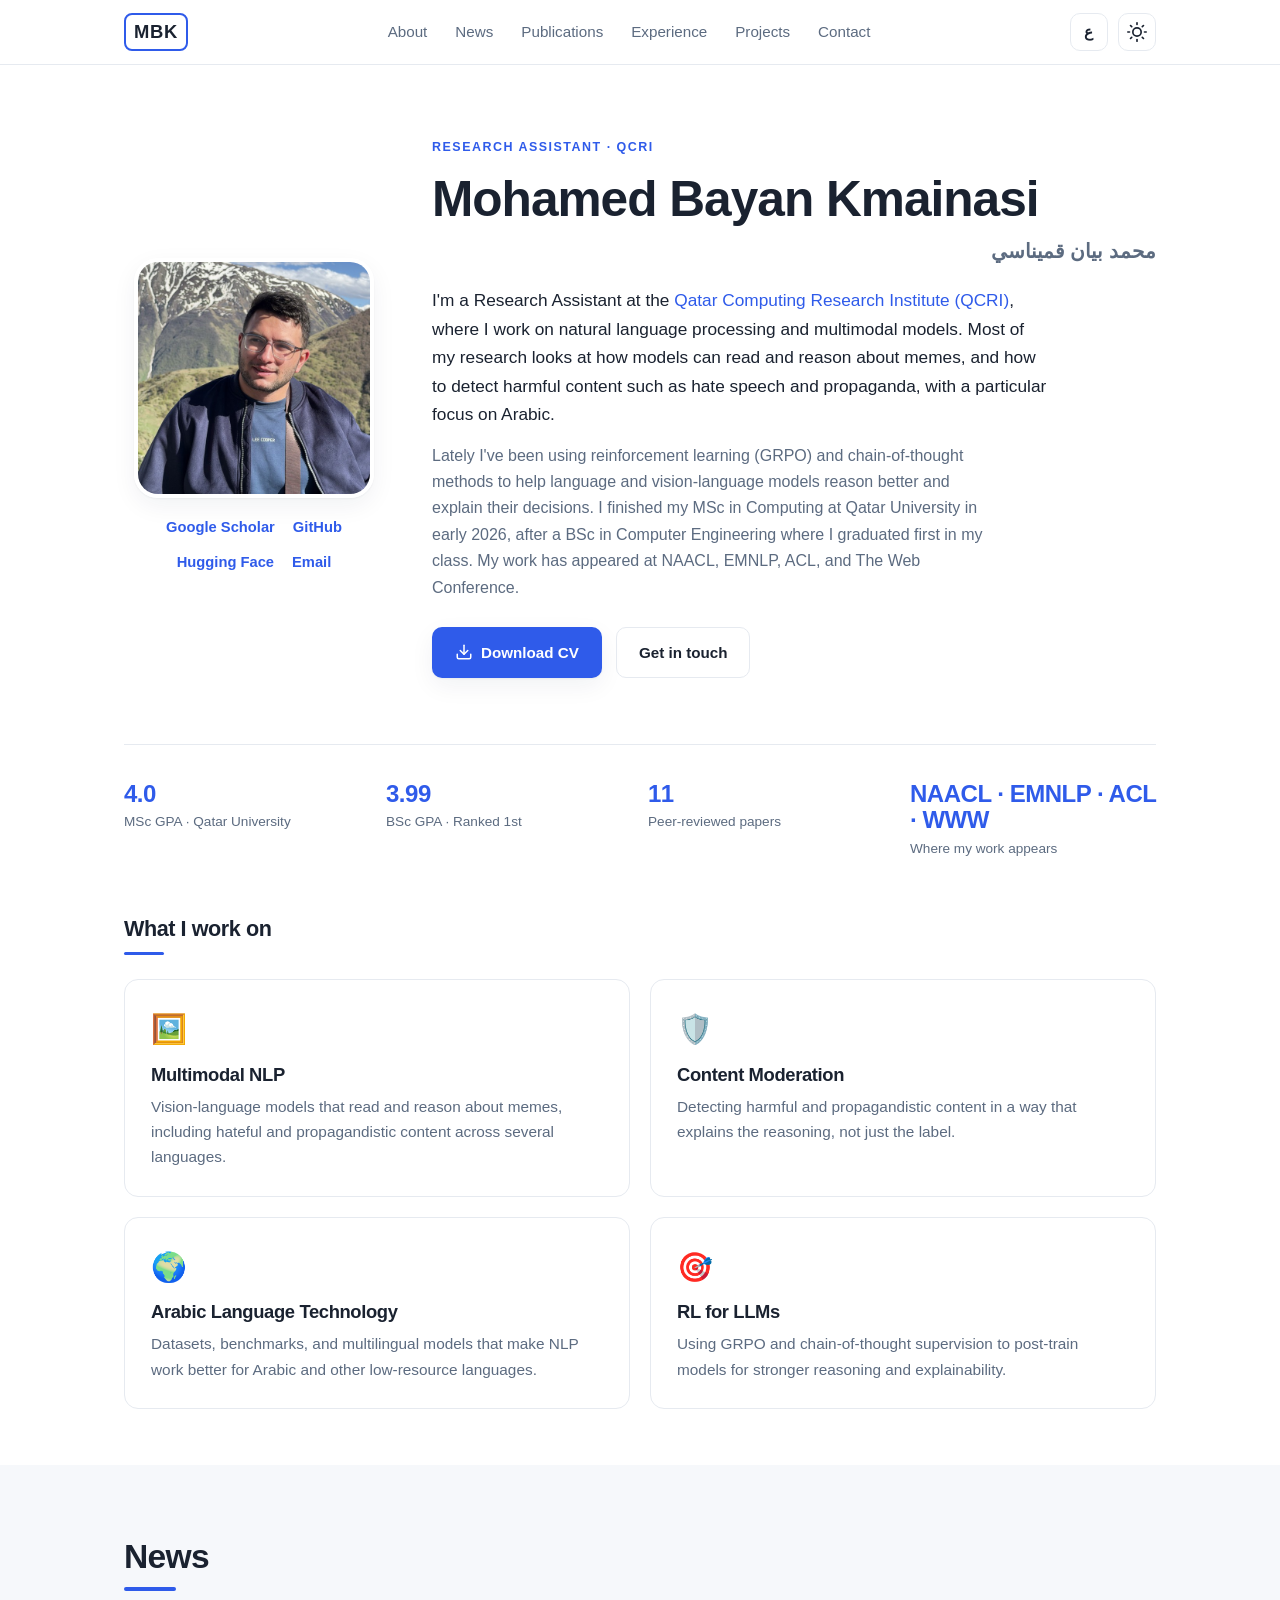
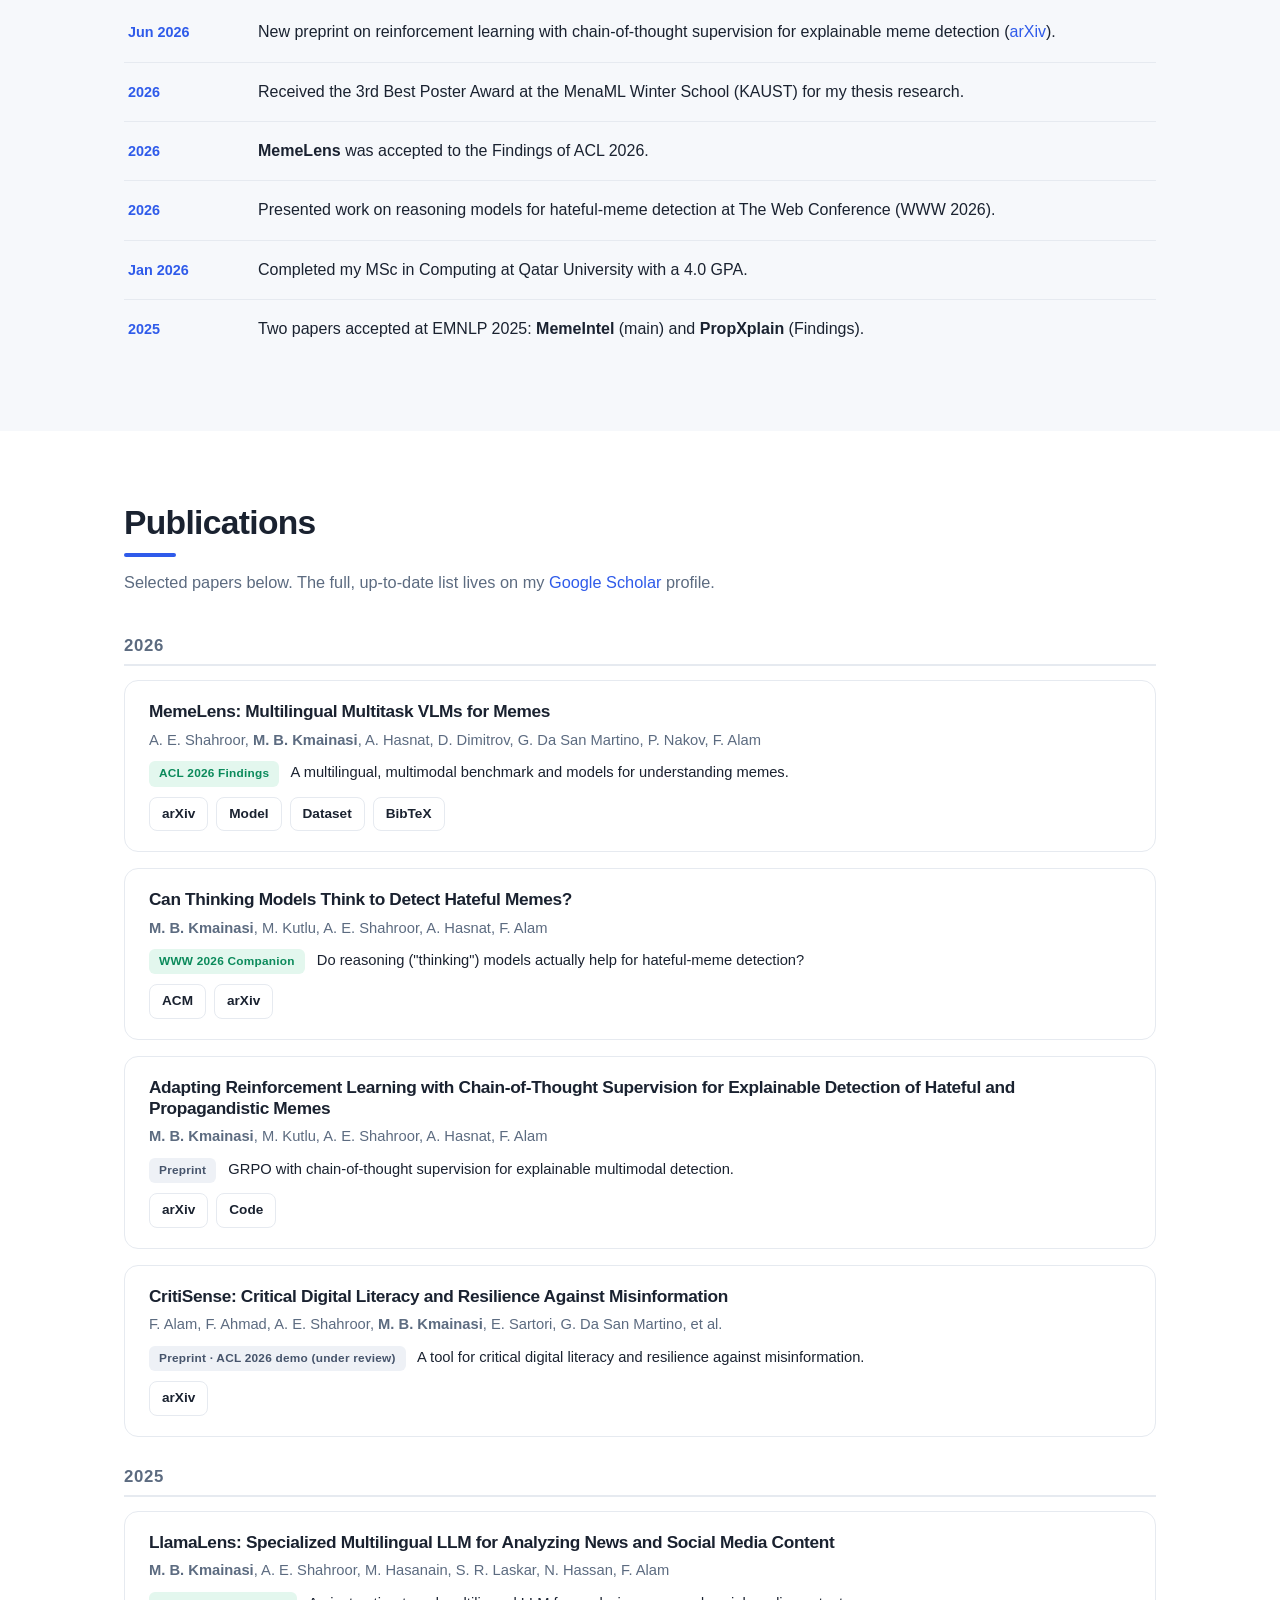
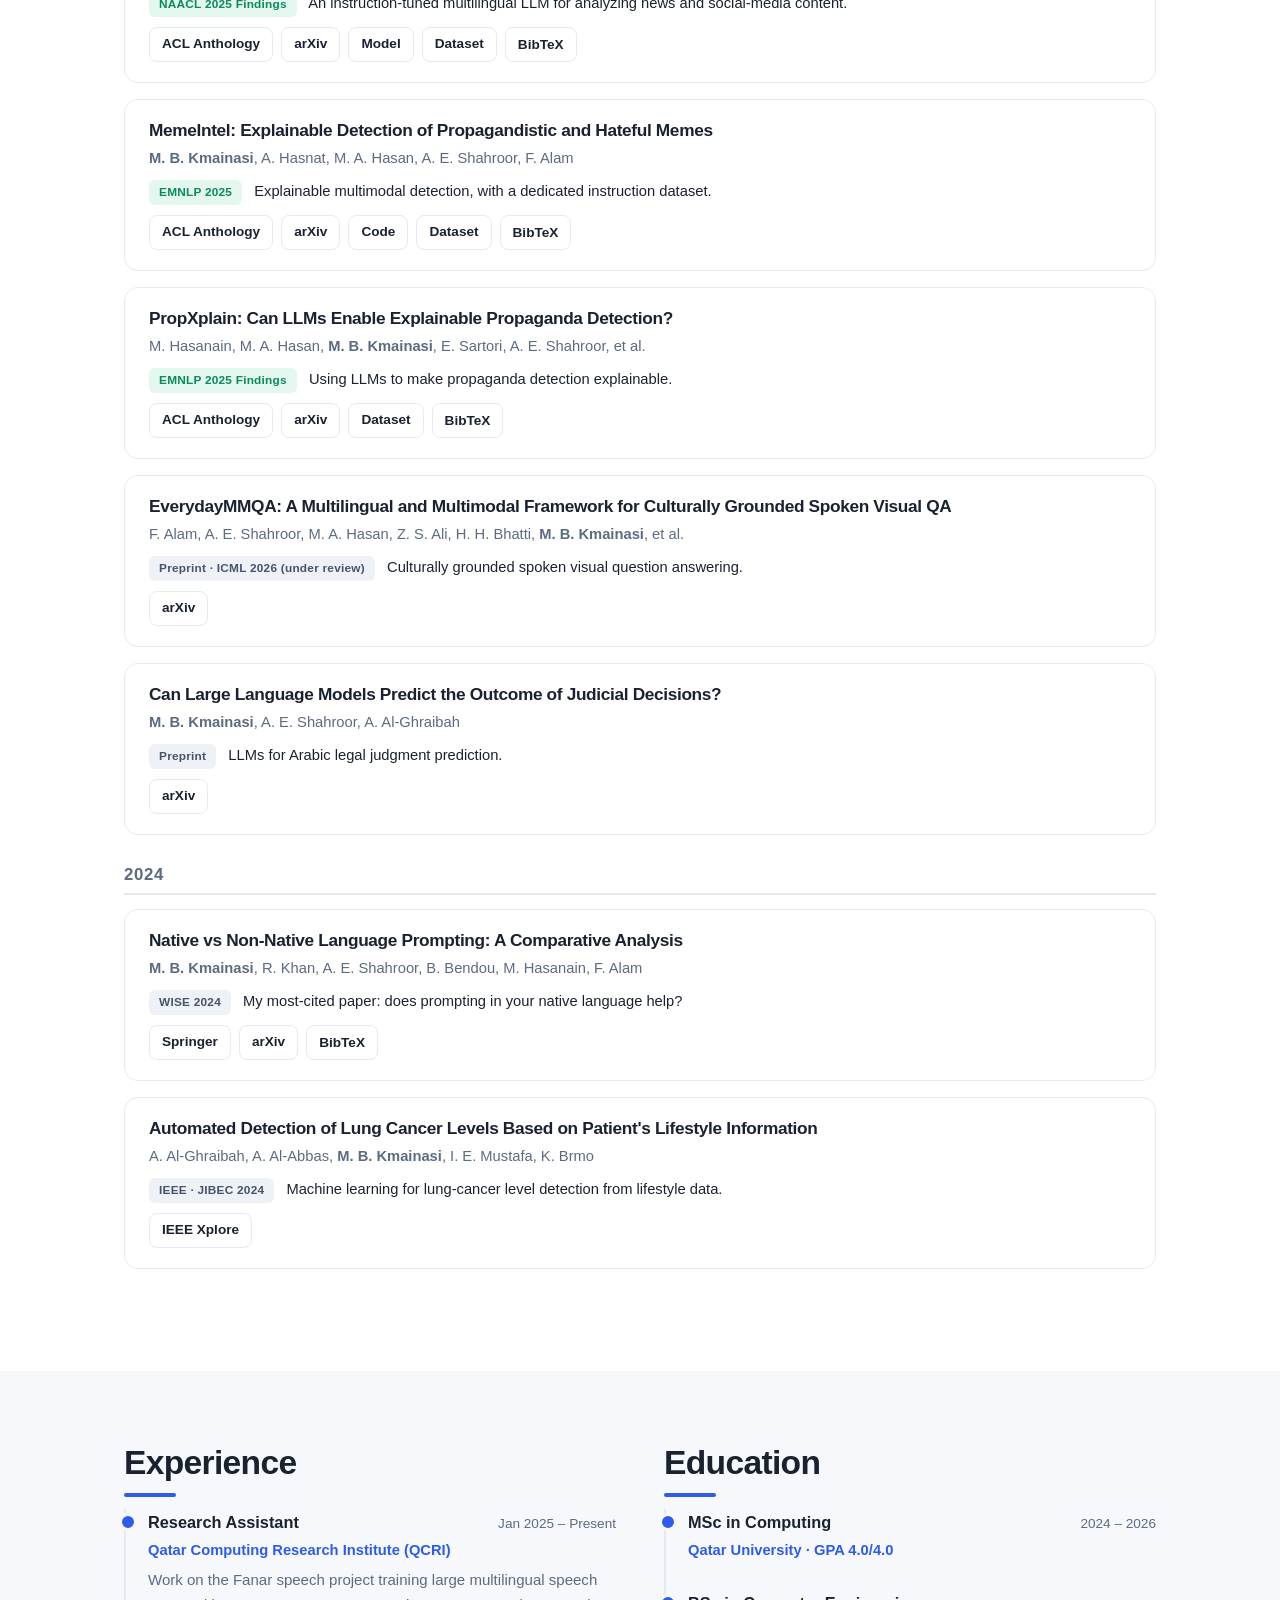
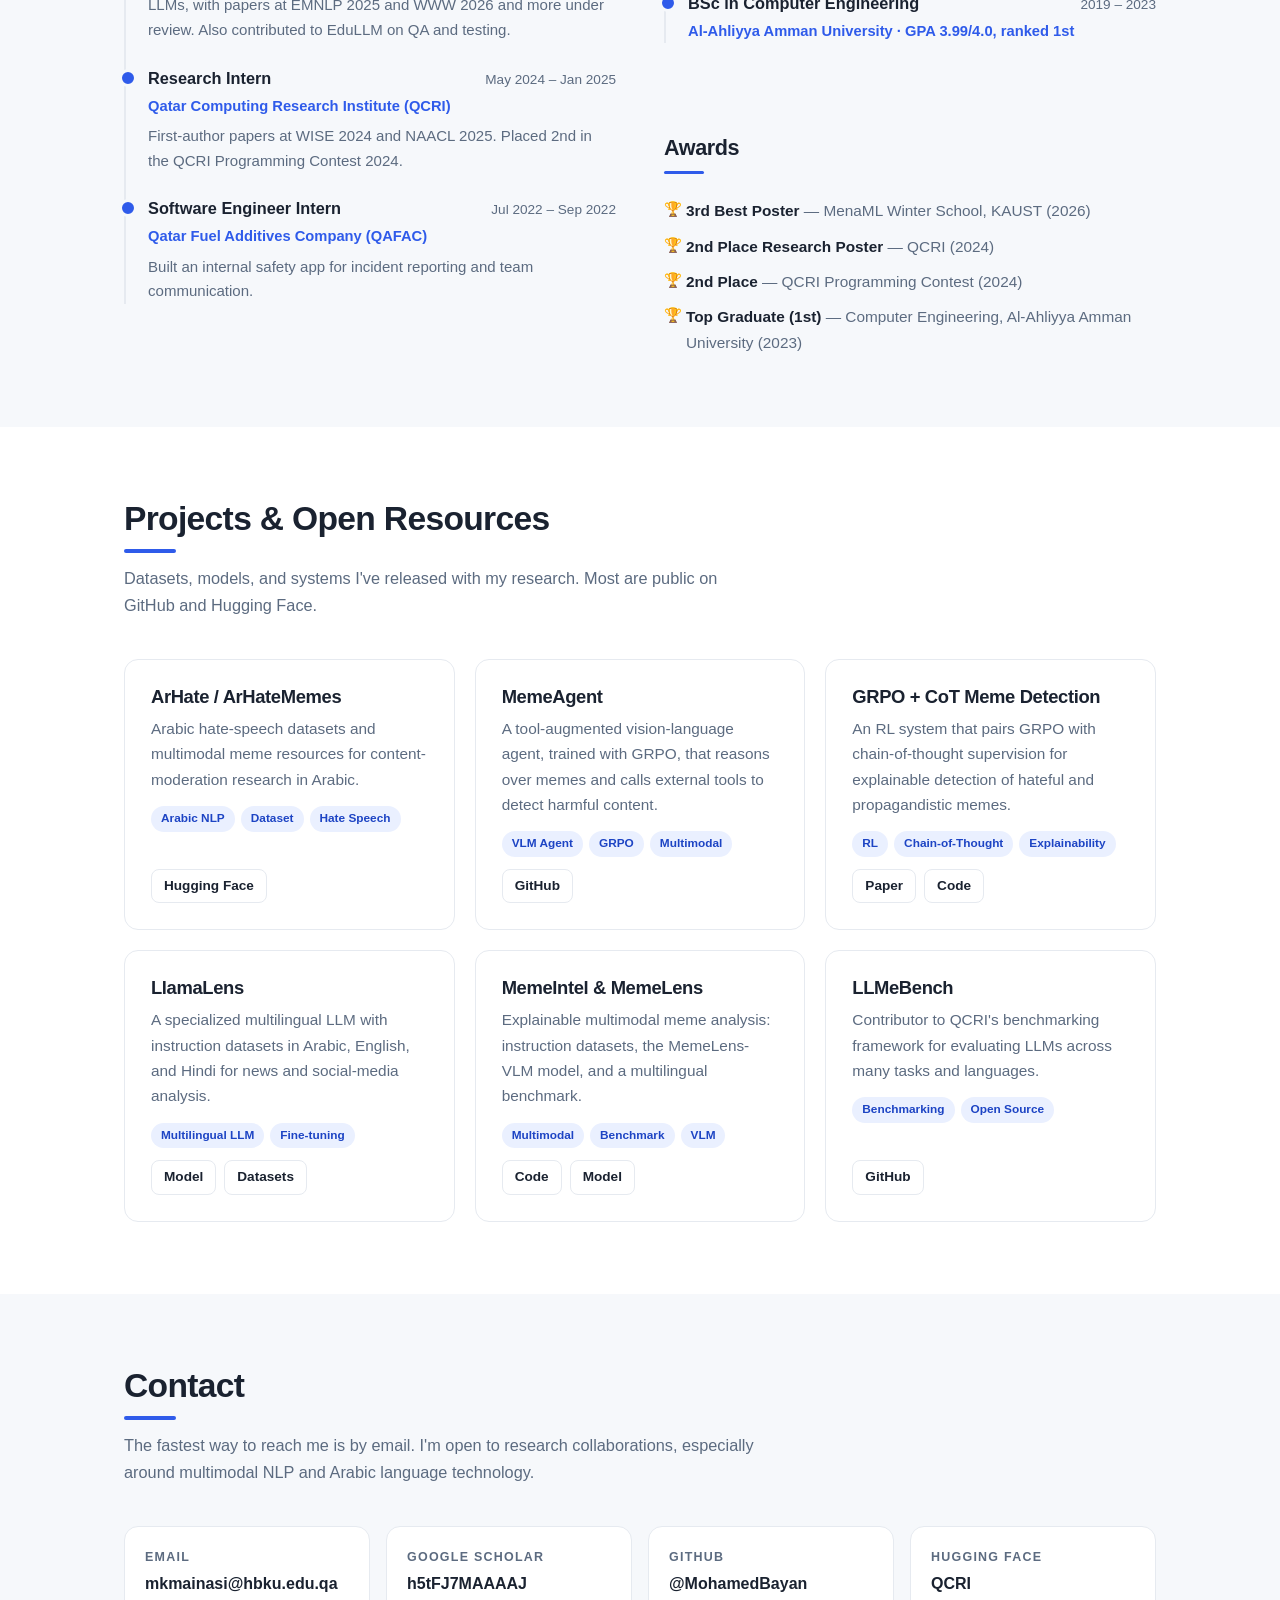
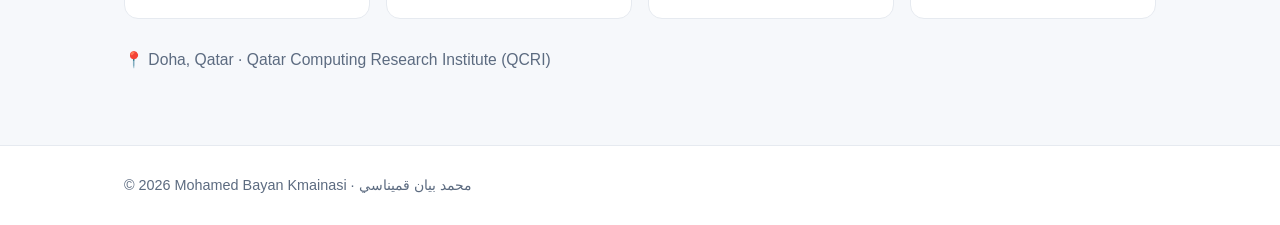
==== commit 29df9cfa: "Fix Arabic RTL alignment in stats/contact; remove footer note - Right-align LTR tokens (GPA numbers," ====
--- a/index.html
+++ b/index.html
@@ -505,7 +505,6 @@
   <footer class="footer">
     <div class="container footer__inner">
       <p>© <span id="year"></span> Mohamed Bayan Kmainasi · محمد بيان قميناسي</p>
-      <p class="footer__note" data-i18n="footer.note">Doha, Qatar</p>
     </div>
   </footer>
 
--- a/assets/css/style.css
+++ b/assets/css/style.css
@@ -297,10 +297,13 @@
 [dir="rtl"] .timeline__item::before { left: auto; right: -7px; }
 [dir="rtl"] .awards li { padding-left: 0; padding-right: 22px; }
 [dir="rtl"] .awards li::before { left: auto; right: 0; }
-/* Keep Latin tokens (venues, links, BibTeX) rendering left-to-right inside RTL flow */
+/* Keep Latin tokens (venues, links, BibTeX) rendering left-to-right inside RTL flow,
+   but anchor them to the right edge so they line up with the Arabic text around them */
 [dir="rtl"] .badge, [dir="rtl"] .pub__authors, [dir="rtl"] .pub__links,
 [dir="rtl"] .contact__value, [dir="rtl"] .stat__num { direction: ltr; }
-[dir="rtl"] .pub__authors, [dir="rtl"] .pub__links { text-align: right; }
+[dir="rtl"] .pub__authors, [dir="rtl"] .pub__links,
+[dir="rtl"] .stat__num, [dir="rtl"] .contact__value { text-align: right; }
+[dir="rtl"] .stat { text-align: right; }
 
 @media (max-width: 640px) {
   .nav__links {
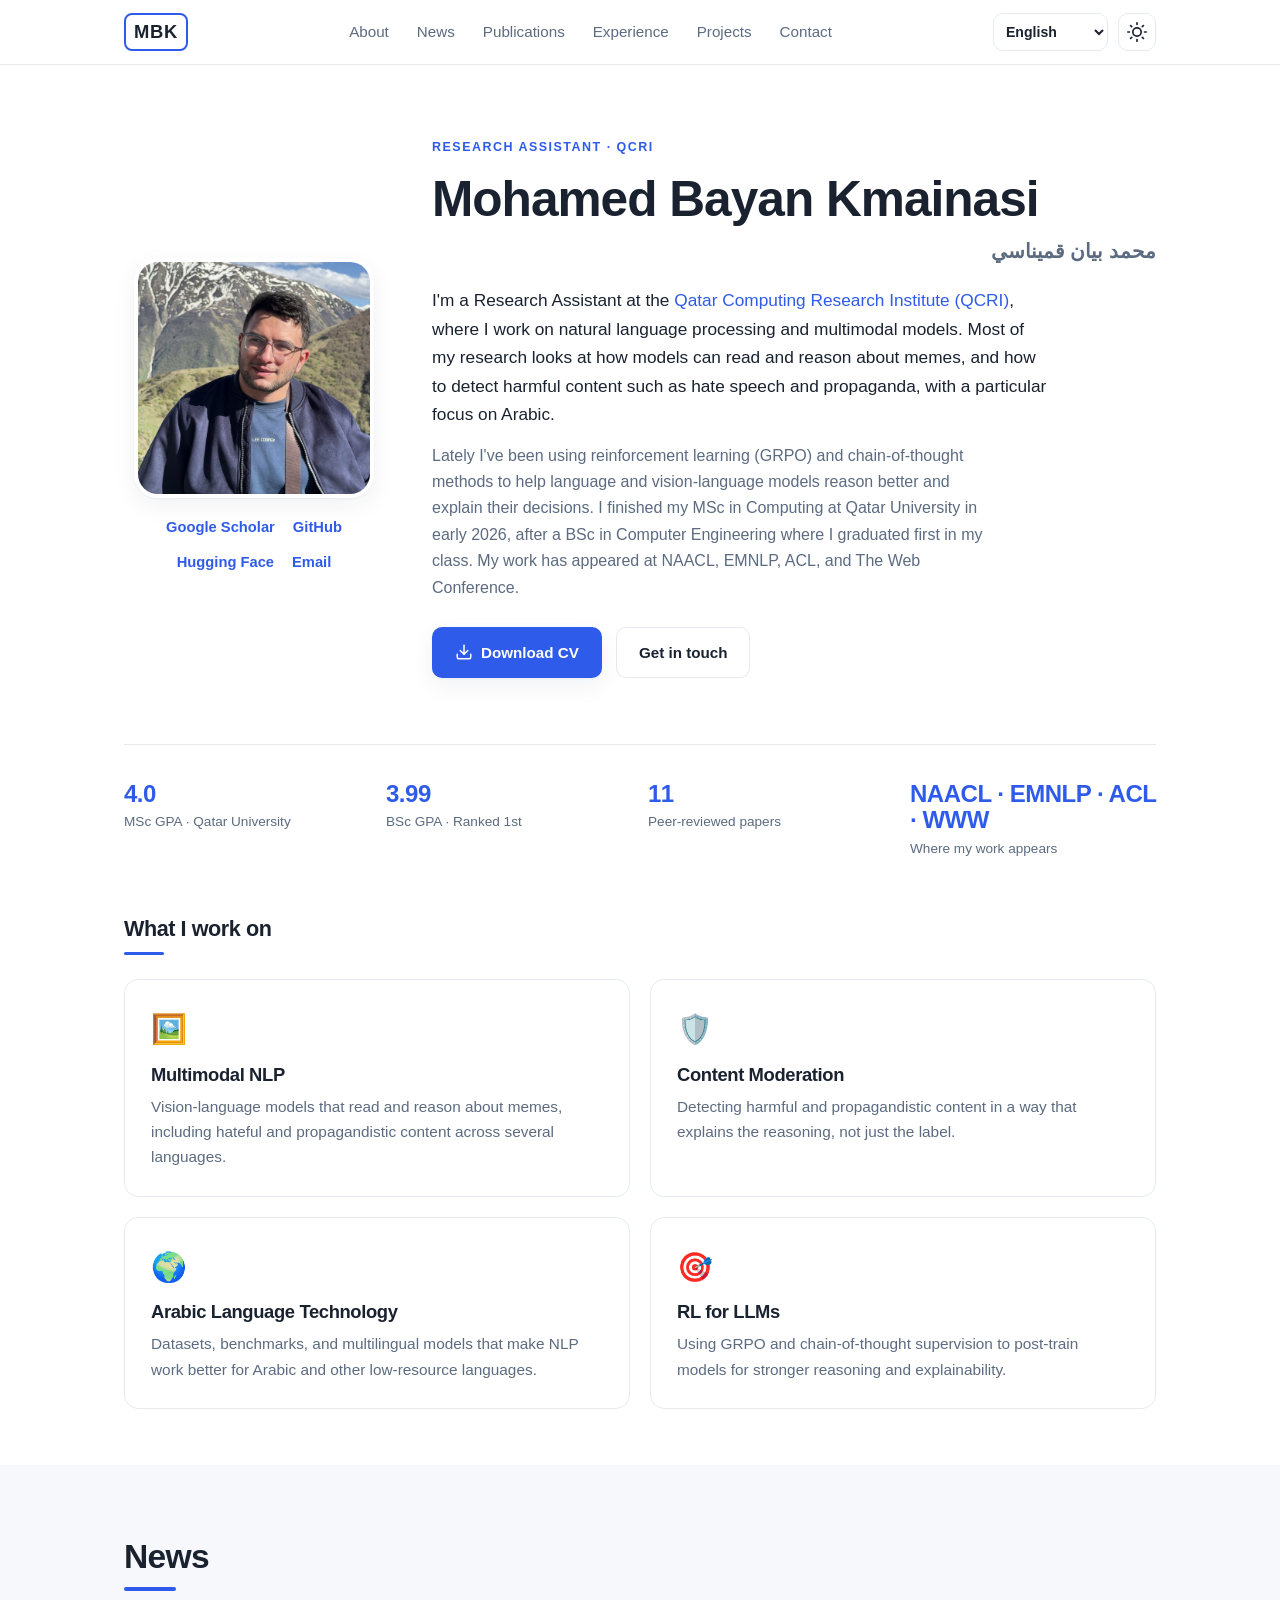
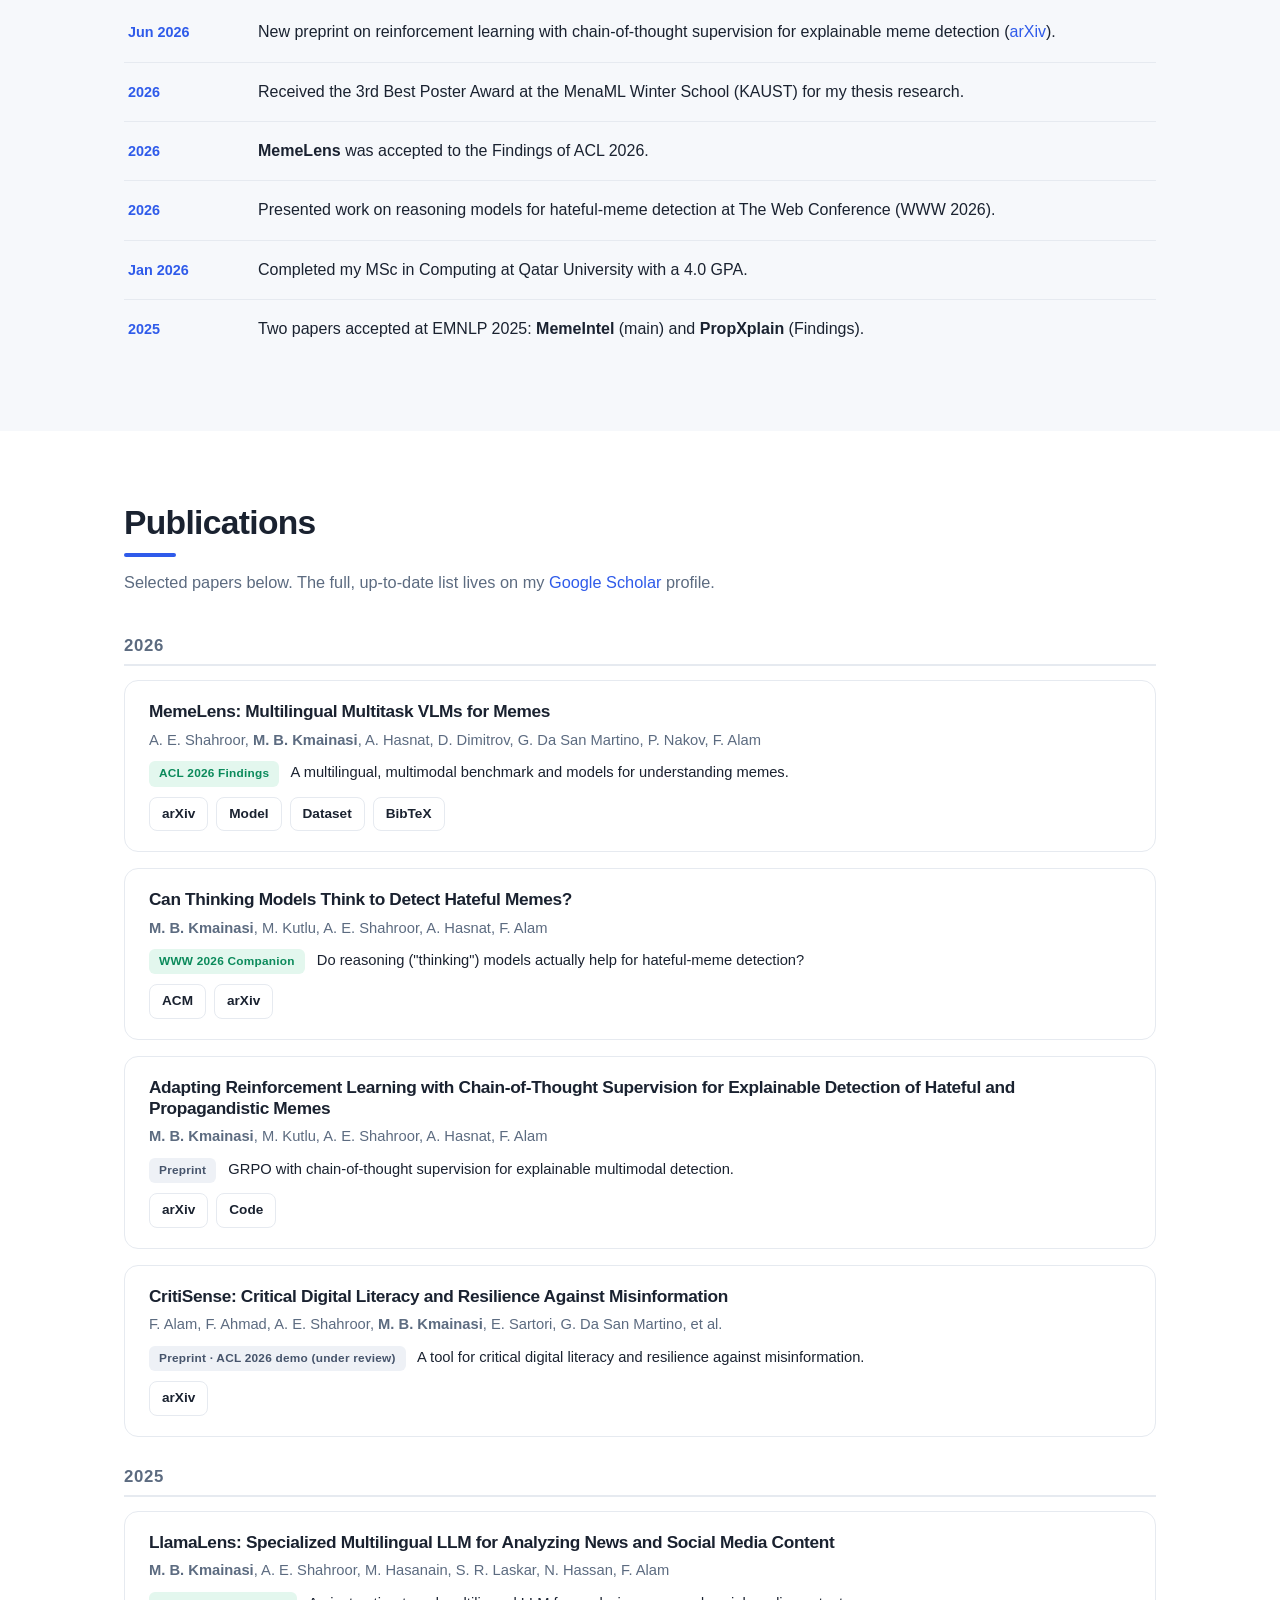
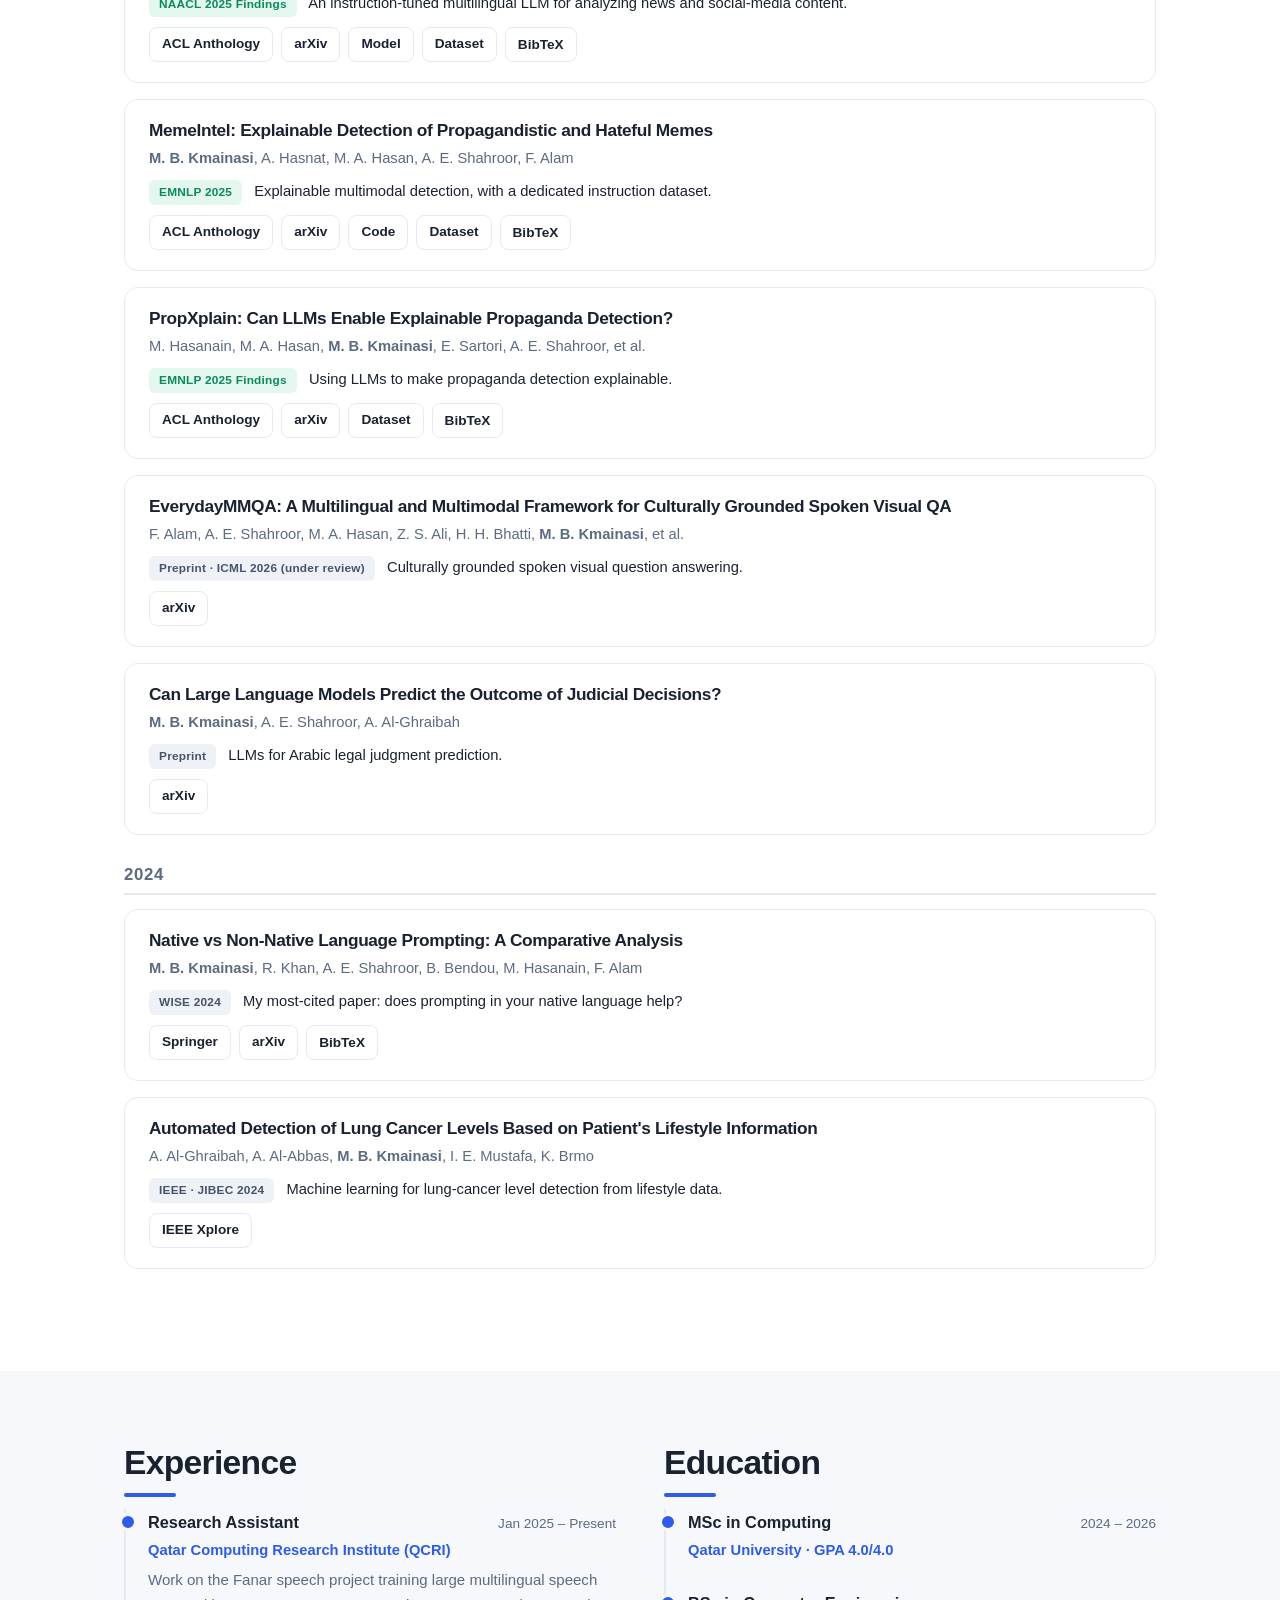
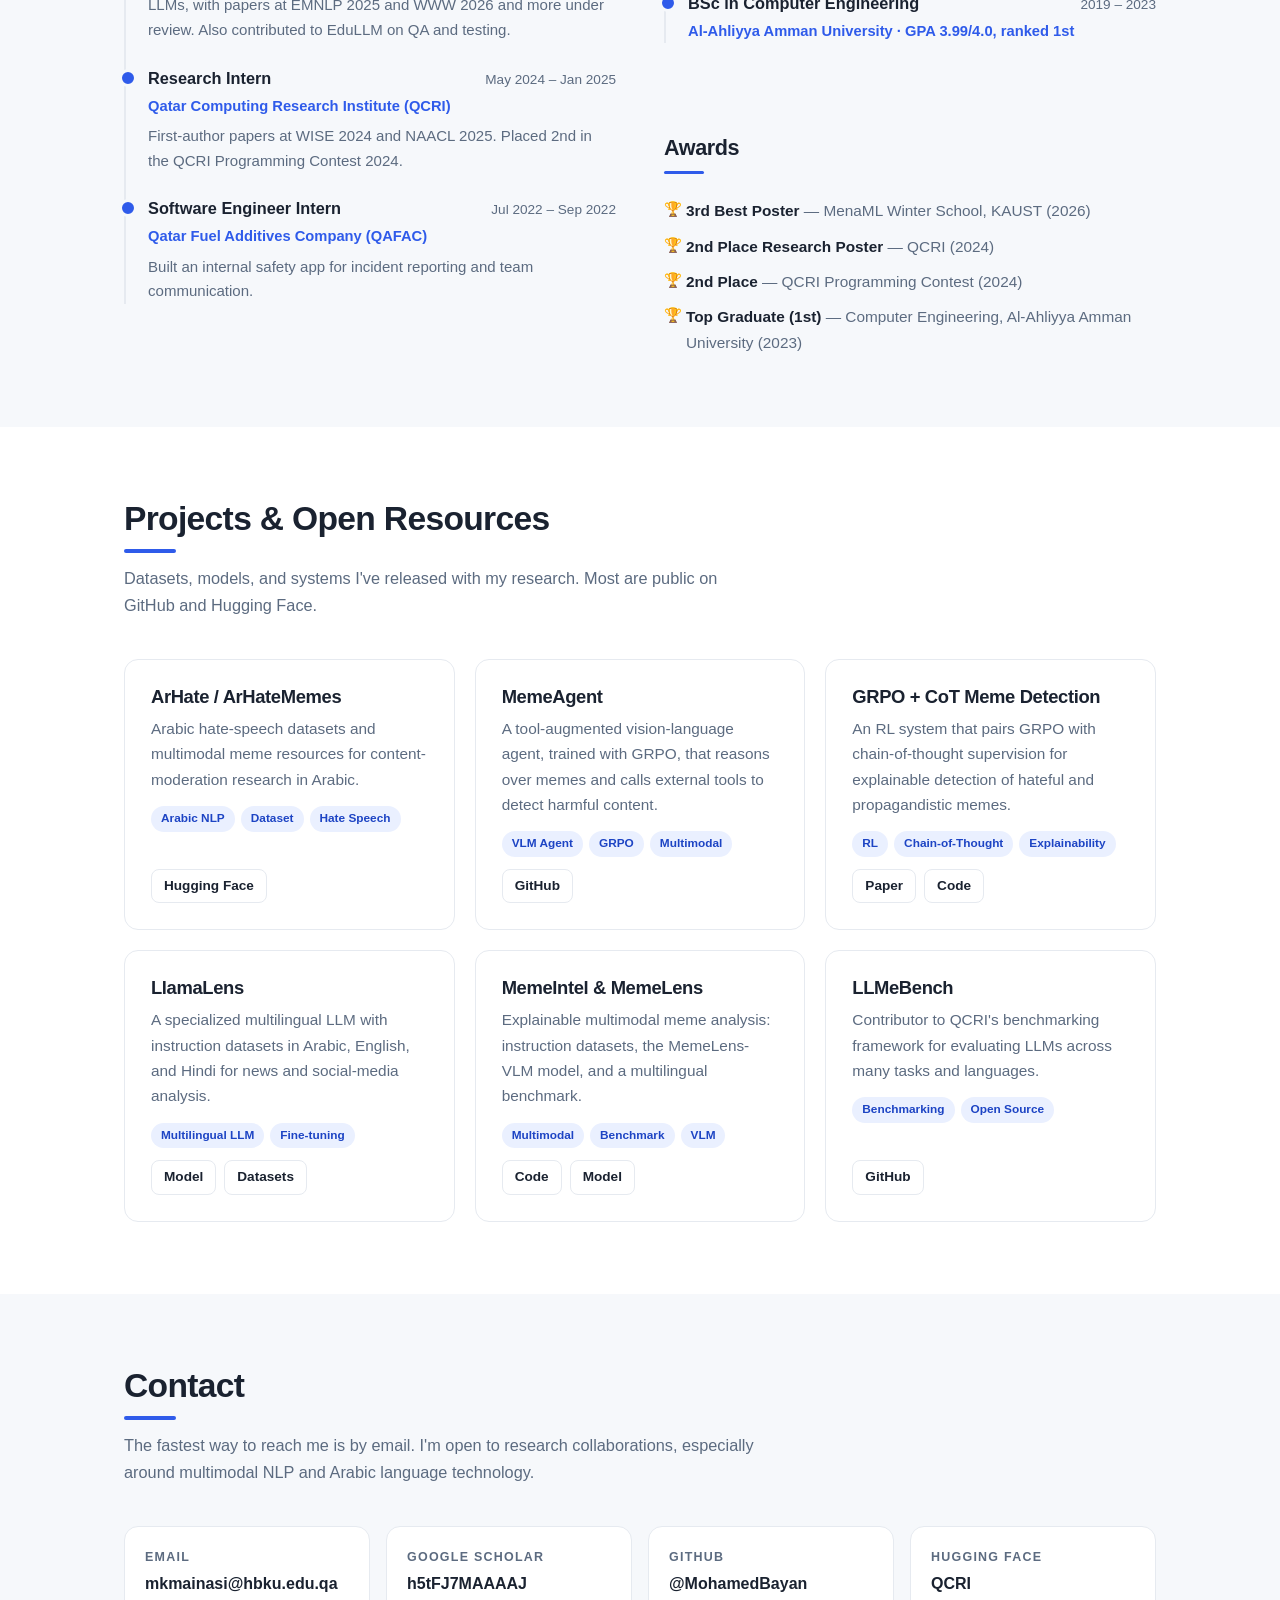
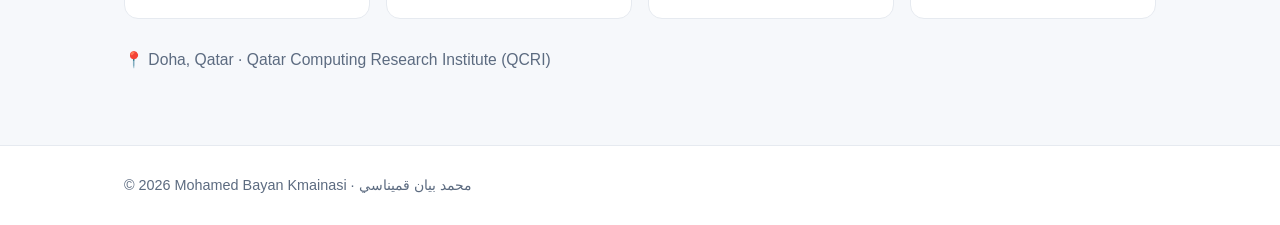
==== commit 2f5954b5: "Add French, German, and Dutch; replace toggle with a language selector - Full FR/DE/NL translations " ====
--- a/index.html
+++ b/index.html
@@ -17,6 +17,9 @@
   <meta property="og:image" content="https://mohamedbayan.github.io/assets/img/profile.jpg" />
   <meta property="og:locale" content="en_US" />
   <meta property="og:locale:alternate" content="ar_AR" />
+  <meta property="og:locale:alternate" content="fr_FR" />
+  <meta property="og:locale:alternate" content="de_DE" />
+  <meta property="og:locale:alternate" content="nl_NL" />
   <meta name="twitter:card" content="summary" />
 
   <!-- Structured data: links the page to both name spellings for search engines -->
@@ -27,7 +30,7 @@
     "name": "Mohamed Bayan Kmainasi",
     "givenName": "Mohamed Bayan",
     "familyName": "Kmainasi",
-    "alternateName": ["محمد بيان قميناسي", "Mohamed Bayan", "Mohamed Kmainasi", "Bayan Kmainasi"],
+    "alternateName": ["محمد بيان قميناسي", "Mohamed Bayan", "Mohamed Kmainasi", "Bayan Kmainasi", "قميناسي", "محمد بيان", "Qaminassi", "Qmainasi"],
     "jobTitle": "Research Assistant in NLP and Multimodal AI",
     "worksFor": { "@type": "Organization", "name": "Qatar Computing Research Institute (QCRI)" },
     "alumniOf": [
@@ -46,7 +49,7 @@
   }
   </script>
 
-  <link rel="stylesheet" href="assets/css/style.css" />
+  <link rel="stylesheet" href="assets/css/style.css?v=20260619b" />
   <link rel="icon" href="data:image/svg+xml,<svg xmlns=%22http://www.w3.org/2000/svg%22 viewBox=%220 0 100 100%22><text y=%22.9em%22 font-size=%2290%22>🧠</text></svg>" />
 </head>
 <body>
@@ -63,7 +66,13 @@
         <a href="#contact" data-i18n="nav.contact">Contact</a>
       </nav>
       <div class="nav__actions">
-        <button class="lang-toggle" id="langToggle" aria-label="Switch language" title="العربية / English">ع</button>
+        <select class="lang-select" id="langSelect" aria-label="Select language">
+          <option value="en">English</option>
+          <option value="ar">العربية</option>
+          <option value="fr">Français</option>
+          <option value="de">Deutsch</option>
+          <option value="nl">Nederlands</option>
+        </select>
         <button class="theme-toggle" id="themeToggle" aria-label="Toggle dark mode" title="Toggle theme">
           <svg class="icon-sun" width="20" height="20" viewBox="0 0 24 24" fill="none" stroke="currentColor" stroke-width="2" stroke-linecap="round" stroke-linejoin="round"><circle cx="12" cy="12" r="5"/><line x1="12" y1="1" x2="12" y2="3"/><line x1="12" y1="21" x2="12" y2="23"/><line x1="4.22" y1="4.22" x2="5.64" y2="5.64"/><line x1="18.36" y1="18.36" x2="19.78" y2="19.78"/><line x1="1" y1="12" x2="3" y2="12"/><line x1="21" y1="12" x2="23" y2="12"/><line x1="4.22" y1="19.78" x2="5.64" y2="18.36"/><line x1="18.36" y1="5.64" x2="19.78" y2="4.22"/></svg>
           <svg class="icon-moon" width="20" height="20" viewBox="0 0 24 24" fill="none" stroke="currentColor" stroke-width="2" stroke-linecap="round" stroke-linejoin="round"><path d="M21 12.79A9 9 0 1 1 11.21 3 7 7 0 0 0 21 12.79z"/></svg>
@@ -508,6 +517,6 @@
     </div>
   </footer>
 
-  <script src="assets/js/main.js"></script>
+  <script src="assets/js/main.js?v=20260619b"></script>
 </body>
 </html>
--- a/assets/css/style.css
+++ b/assets/css/style.css
@@ -96,13 +96,14 @@
 [data-theme="dark"] .icon-sun { display: none; }
 [data-theme="dark"] .icon-moon { display: block; }
 
-.lang-toggle {
-  display: grid; place-items: center; min-width: 38px; height: 38px; padding: 0 10px;
-  border: 1px solid var(--border); border-radius: 10px; background: var(--surface);
-  color: var(--text); cursor: pointer; font-weight: 700; font-size: .95rem;
-  transition: background .15s, border-color .15s, color .15s;
-}
-.lang-toggle:hover { border-color: var(--accent); color: var(--accent); }
+.lang-select {
+  height: 38px; padding: 0 8px; border: 1px solid var(--border); border-radius: 10px;
+  background: var(--surface); color: var(--text); cursor: pointer;
+  font: inherit; font-size: .88rem; font-weight: 600; max-width: 130px;
+  transition: border-color .15s, color .15s;
+}
+.lang-select:hover { border-color: var(--accent); color: var(--accent); }
+.lang-select:focus-visible { outline: 2px solid var(--accent); outline-offset: 2px; }
 
 .nav__burger { display: none; flex-direction: column; gap: 5px; background: none; border: none; cursor: pointer; padding: 8px; }
 .nav__burger span { width: 22px; height: 2px; background: var(--text); border-radius: 2px; transition: .2s; }
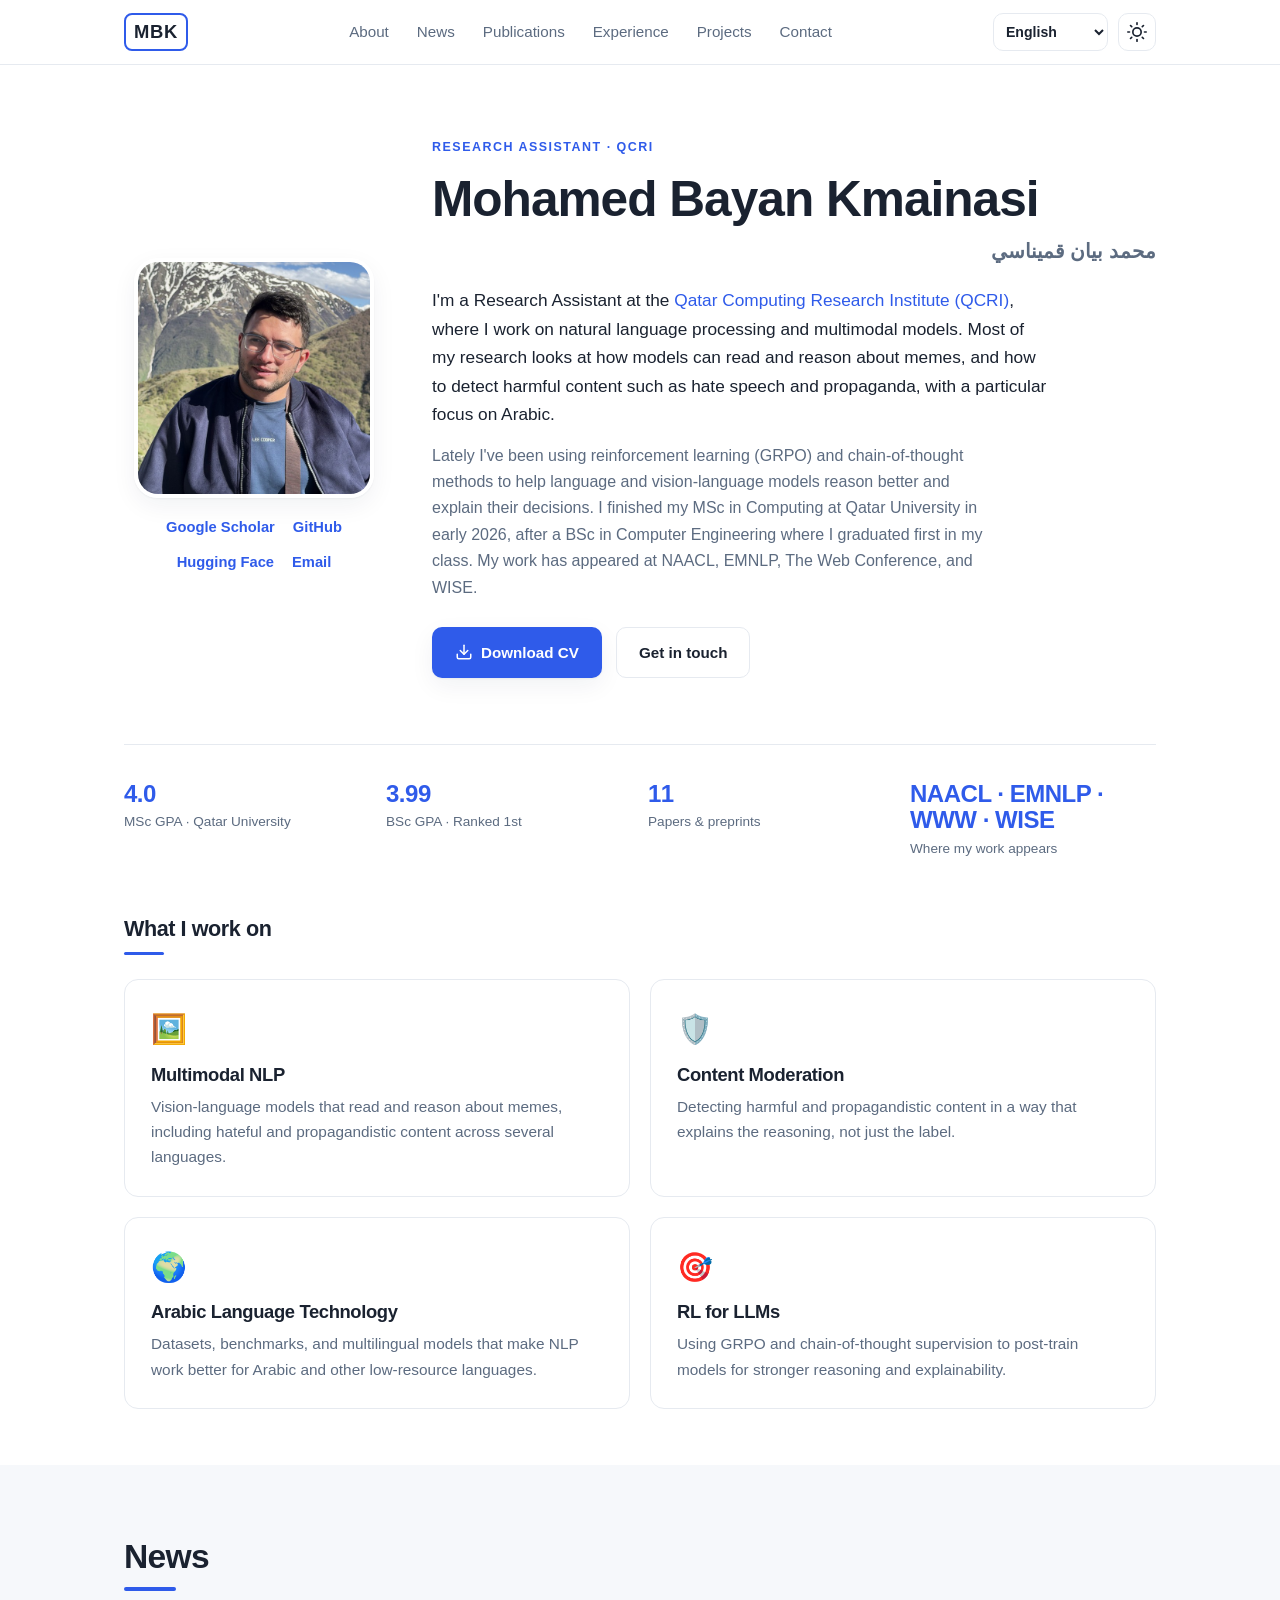
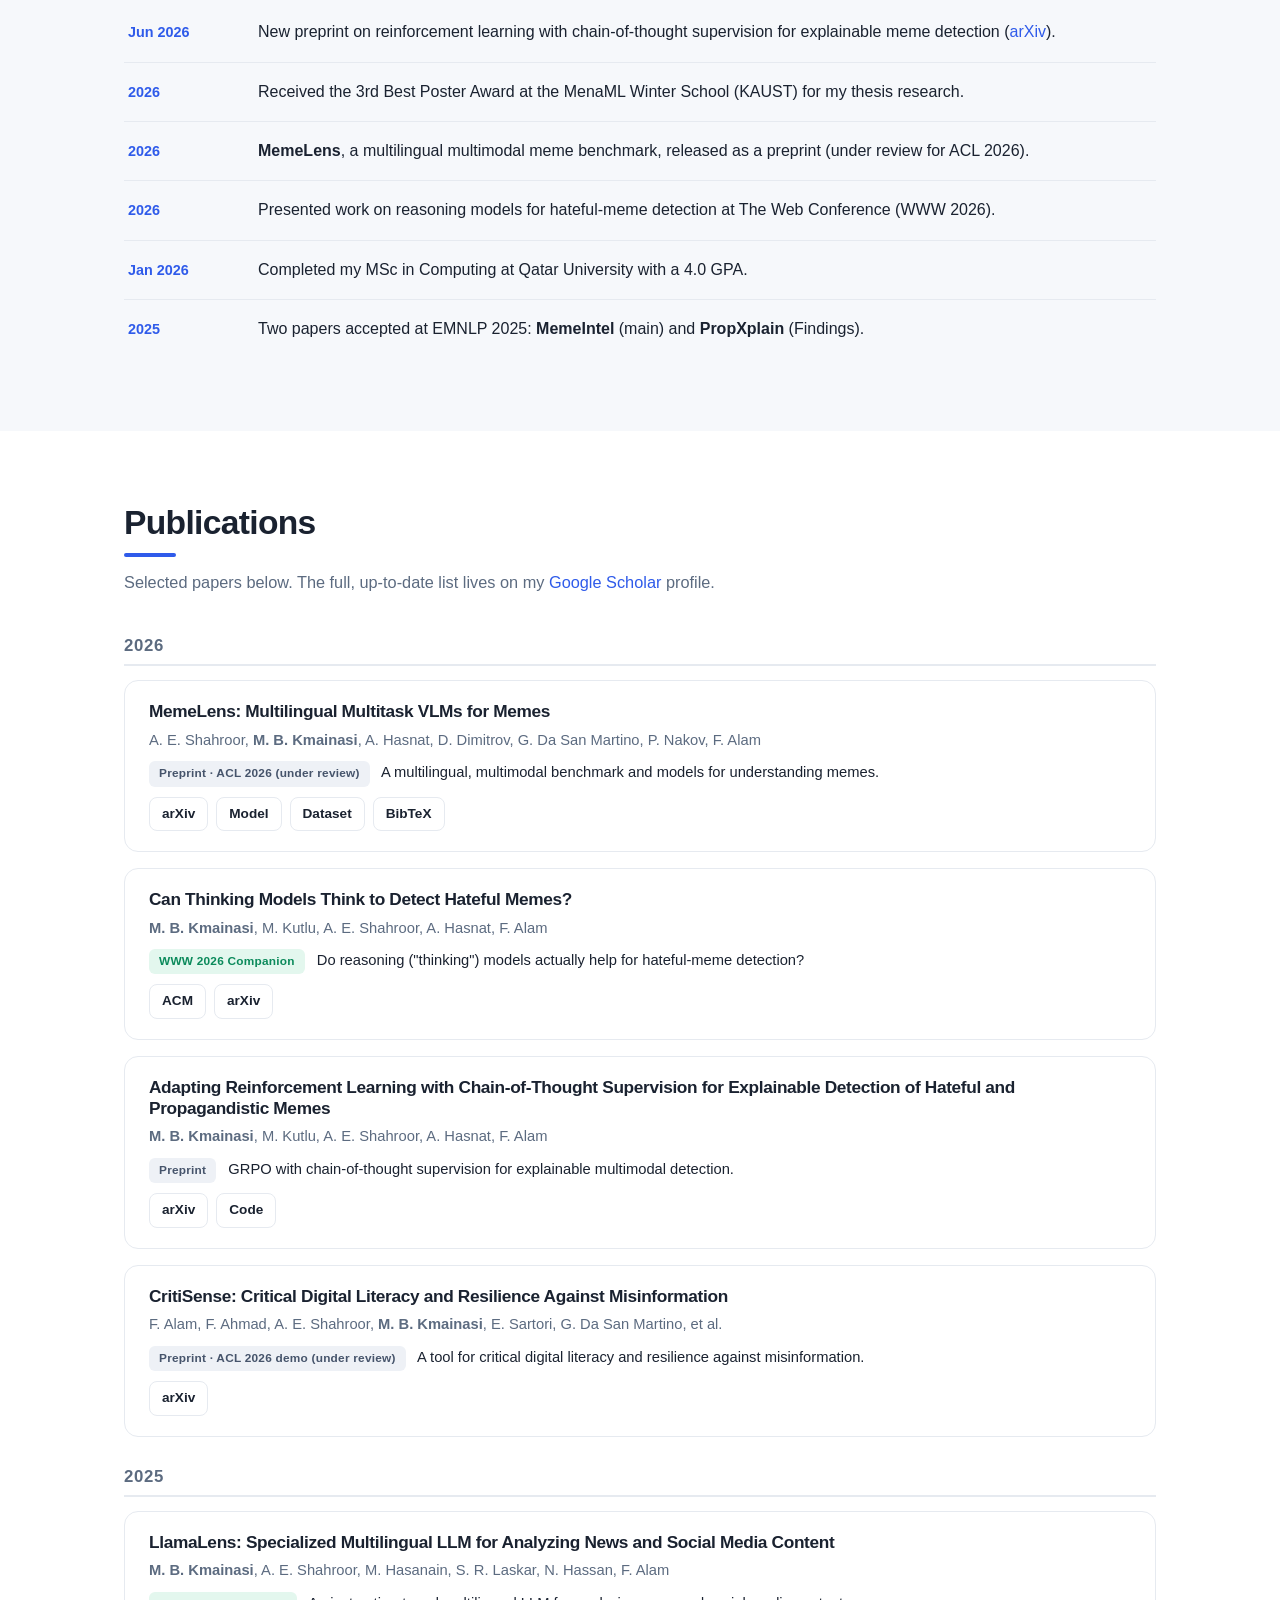
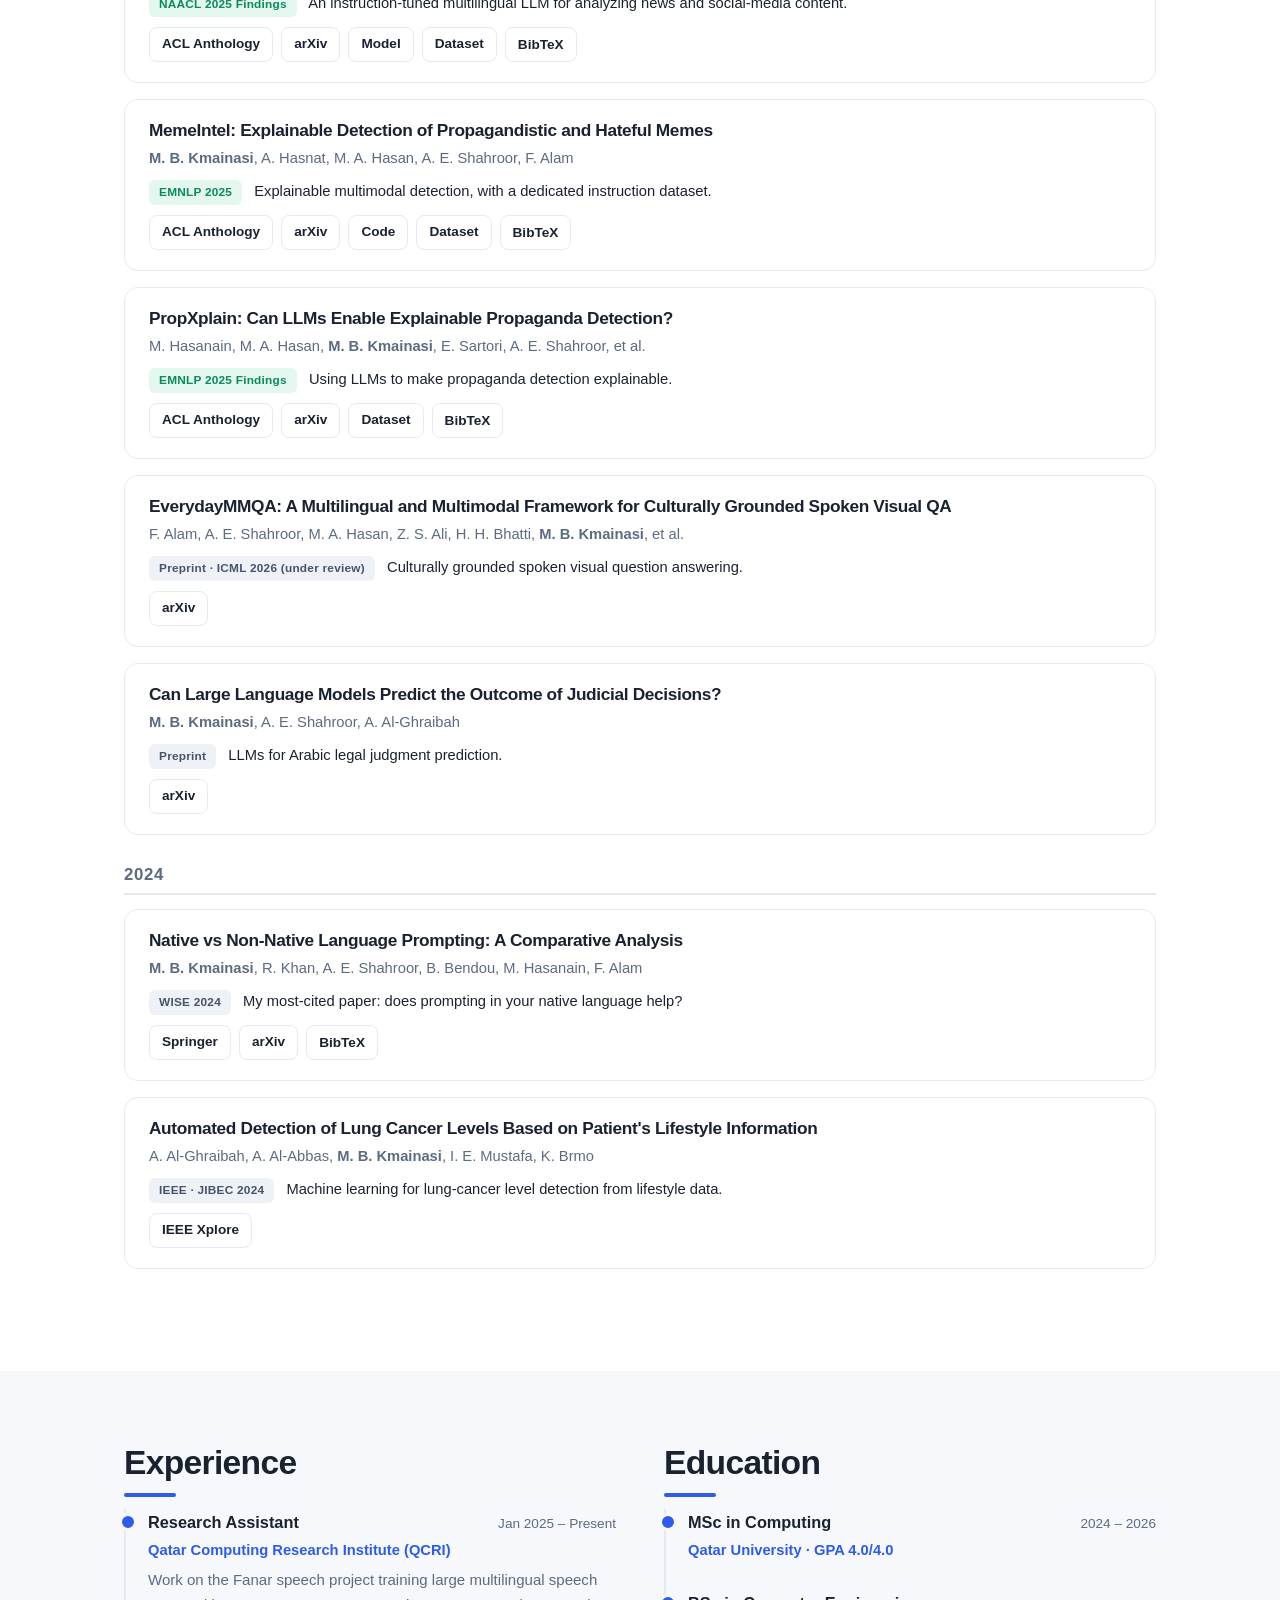
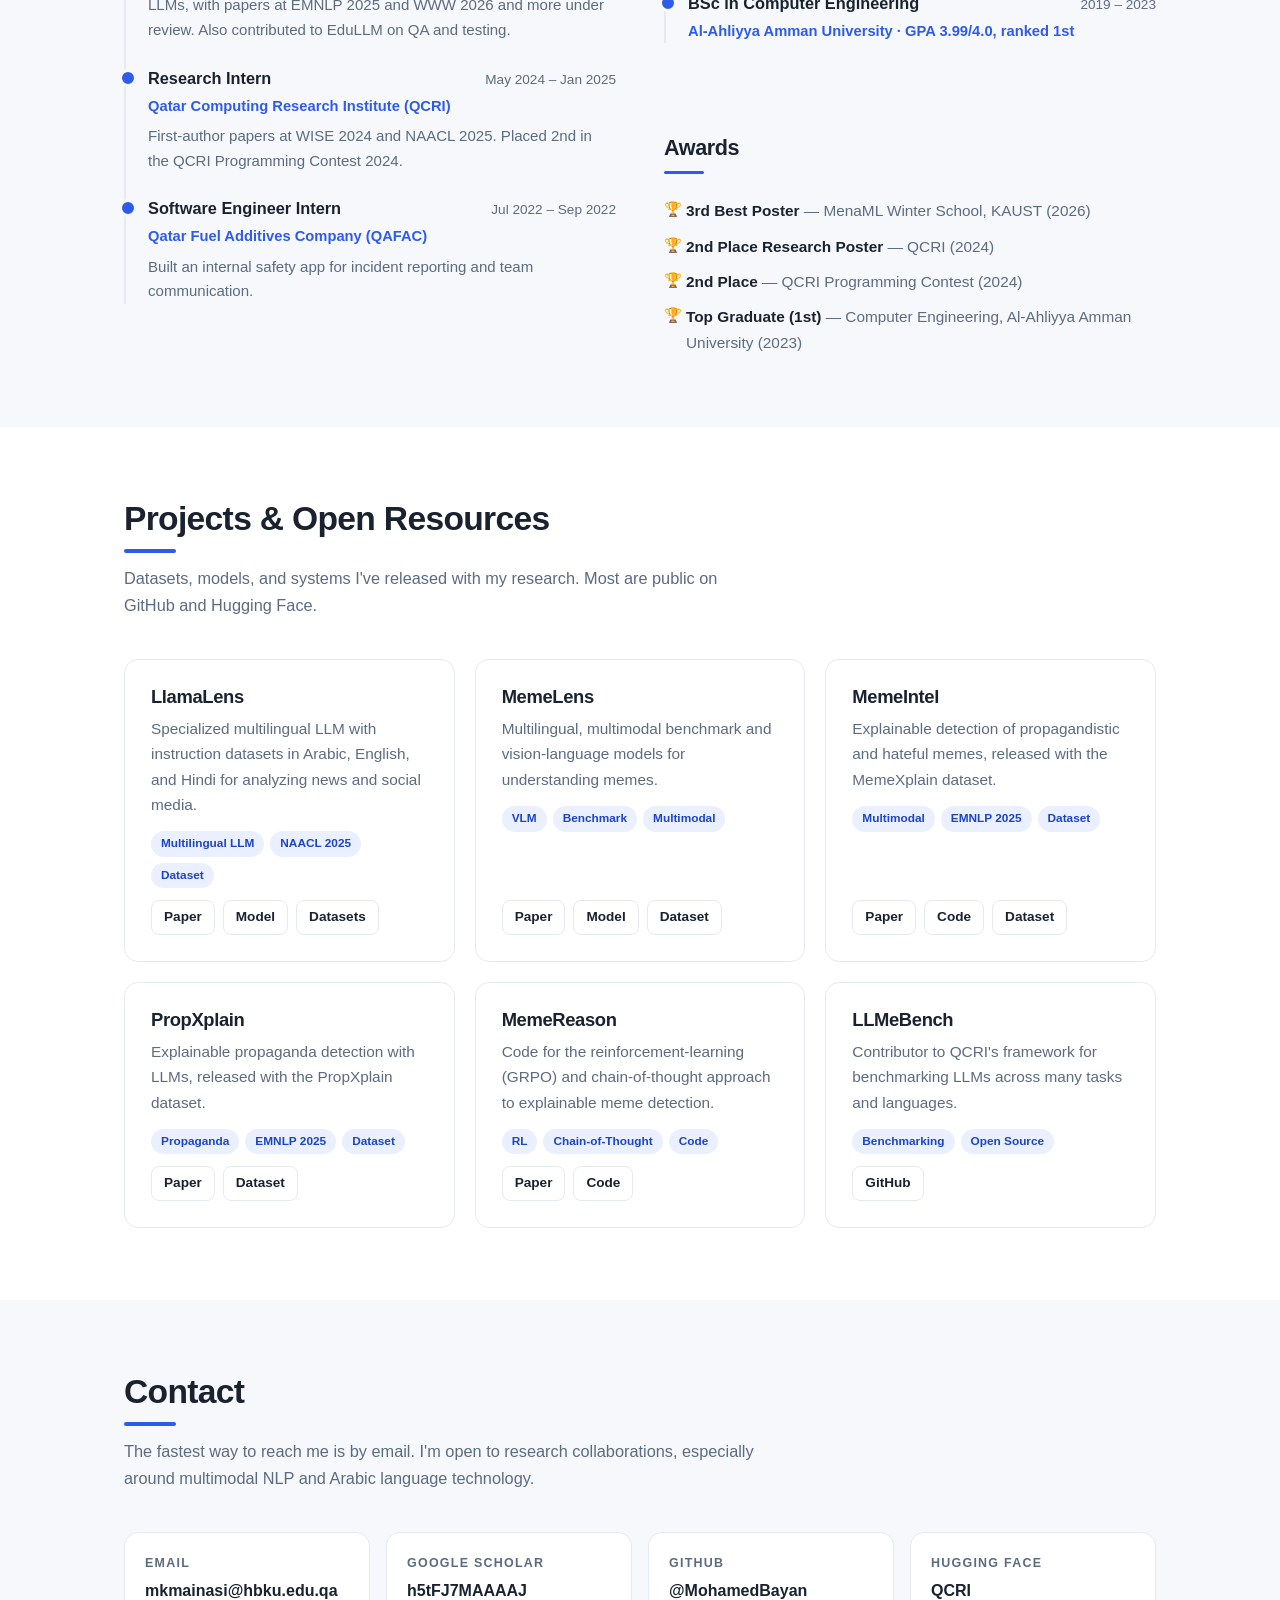
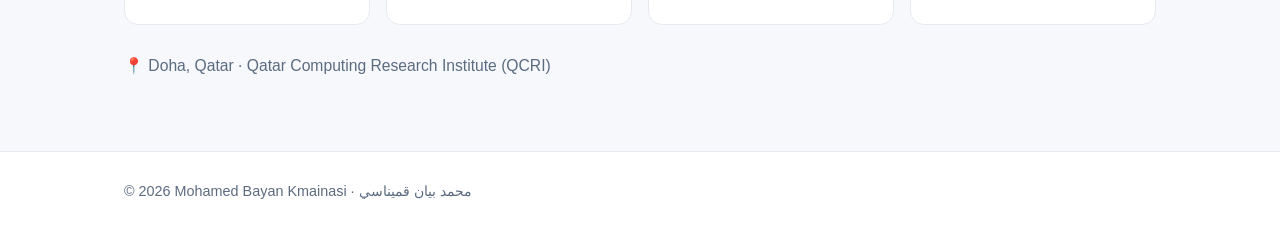
==== commit fe469b90: "Ground all content; remove invented projects and unverified claims - Rebuild Projects from verified " ====
--- a/index.html
+++ b/index.html
@@ -4,14 +4,14 @@
   <meta charset="UTF-8" />
   <meta name="viewport" content="width=device-width, initial-scale=1.0" />
   <title>Mohamed Bayan Kmainasi (محمد بيان قميناسي) — NLP &amp; Multimodal AI Researcher</title>
-  <meta name="description" content="Mohamed Bayan Kmainasi (محمد بيان قميناسي), Research Assistant at the Qatar Computing Research Institute (QCRI). I work on multimodal NLP, hateful meme and propaganda detection, Arabic language technology, and reinforcement learning for large language models. Published at NAACL, EMNLP, ACL, and The Web Conference." />
+  <meta name="description" content="Mohamed Bayan Kmainasi (محمد بيان قميناسي), Research Assistant at the Qatar Computing Research Institute (QCRI). I work on multimodal NLP, hateful meme and propaganda detection, Arabic language technology, and reinforcement learning for large language models. Published at NAACL, EMNLP, The Web Conference, and WISE." />
   <meta name="author" content="Mohamed Bayan Kmainasi" />
   <meta name="keywords" content="Mohamed Bayan Kmainasi, محمد بيان قميناسي, Mohamed Kmainasi, Bayan Kmainasi, Kmainasi QCRI, QCRI researcher, Qatar University NLP, NLP researcher Qatar, Natural Language Processing, Multimodal AI, Arabic NLP, hateful meme detection, propaganda detection, large language models, vision-language models" />
   <link rel="canonical" href="https://mohamedbayan.github.io/" />
 
   <!-- Open Graph -->
   <meta property="og:title" content="Mohamed Bayan Kmainasi (محمد بيان قميناسي) — NLP &amp; Multimodal AI Researcher" />
-  <meta property="og:description" content="Research Assistant at QCRI working on multimodal NLP, meme and propaganda detection, Arabic language technology, and RL for LLMs. Published at NAACL, EMNLP, ACL, and The Web Conference." />
+  <meta property="og:description" content="Research Assistant at QCRI working on multimodal NLP, meme and propaganda detection, Arabic language technology, and RL for LLMs. Published at NAACL, EMNLP, The Web Conference, and WISE." />
   <meta property="og:type" content="profile" />
   <meta property="og:url" content="https://mohamedbayan.github.io/" />
   <meta property="og:image" content="https://mohamedbayan.github.io/assets/img/profile.jpg" />
@@ -49,7 +49,7 @@
   }
   </script>
 
-  <link rel="stylesheet" href="assets/css/style.css?v=20260619b" />
+  <link rel="stylesheet" href="assets/css/style.css?v=20260619c" />
   <link rel="icon" href="data:image/svg+xml,<svg xmlns=%22http://www.w3.org/2000/svg%22 viewBox=%220 0 100 100%22><text y=%22.9em%22 font-size=%2290%22>🧠</text></svg>" />
 </head>
 <body>
@@ -111,7 +111,7 @@
             help language and vision-language models reason better and explain their decisions. I
             finished my MSc in Computing at Qatar University in early 2026, after a BSc in Computer
             Engineering where I graduated first in my class. My work has appeared at NAACL, EMNLP,
-            ACL, and The Web Conference.
+            The Web Conference, and WISE.
           </p>
 
           <div class="hero__actions">
@@ -128,8 +128,8 @@
         <div class="stats">
           <div class="stat"><span class="stat__num">4.0</span><span class="stat__label" data-i18n="stat.msc">MSc GPA · Qatar University</span></div>
           <div class="stat"><span class="stat__num">3.99</span><span class="stat__label" data-i18n="stat.bsc">BSc GPA · Ranked 1st</span></div>
-          <div class="stat"><span class="stat__num">11</span><span class="stat__label" data-i18n="stat.pubs">Peer-reviewed papers</span></div>
-          <div class="stat"><span class="stat__num">NAACL · EMNLP · ACL · WWW</span><span class="stat__label" data-i18n="stat.venues">Where my work appears</span></div>
+          <div class="stat"><span class="stat__num">11</span><span class="stat__label" data-i18n="stat.pubs">Papers &amp; preprints</span></div>
+          <div class="stat"><span class="stat__num">NAACL · EMNLP · WWW · WISE</span><span class="stat__label" data-i18n="stat.venues">Where my work appears</span></div>
         </div>
       </div>
 
@@ -175,7 +175,7 @@
           </li>
           <li class="news__item">
             <span class="news__date" data-i18n="news.d3">2026</span>
-            <span class="news__text" data-i18n="news.t3"><b>MemeLens</b> was accepted to the Findings of ACL 2026.</span>
+            <span class="news__text" data-i18n="news.t3"><b>MemeLens</b>, a multilingual multimodal meme benchmark, released as a preprint (under review for ACL 2026).</span>
           </li>
           <li class="news__item">
             <span class="news__date" data-i18n="news.d4">2026</span>
@@ -209,7 +209,7 @@
             <li class="pub">
               <h3 class="pub__title">MemeLens: Multilingual Multitask VLMs for Memes</h3>
               <p class="pub__authors">A. E. Shahroor, <b>M. B. Kmainasi</b>, A. Hasnat, D. Dimitrov, G. Da San Martino, P. Nakov, F. Alam</p>
-              <p class="pub__venue"><span class="badge badge--top">ACL 2026 Findings</span> <span data-i18n="pub.memelens">A multilingual, multimodal benchmark and models for understanding memes.</span></p>
+              <p class="pub__venue"><span class="badge">Preprint · ACL 2026 (under review)</span> <span data-i18n="pub.memelens">A multilingual, multimodal benchmark and models for understanding memes.</span></p>
               <div class="pub__links">
                 <a href="https://arxiv.org/abs/2601.12539" target="_blank" rel="noopener">arXiv</a>
                 <a href="https://huggingface.co/QCRI/MemeLens-VLM" target="_blank" rel="noopener">Model</a>
@@ -436,43 +436,43 @@
         </p>
         <div class="cards cards--projects">
           <article class="card card--project">
-            <h3>ArHate / ArHateMemes</h3>
-            <p data-i18n="proj.arhate">Arabic hate-speech datasets and multimodal meme resources for content-moderation research in Arabic.</p>
-            <div class="card__tags"><span>Arabic NLP</span><span>Dataset</span><span>Hate Speech</span></div>
-            <div class="pub__links"><a href="https://huggingface.co/QCRI" target="_blank" rel="noopener">Hugging Face</a></div>
+            <h3>LlamaLens</h3>
+            <p data-i18n="proj.llamalens">Specialized multilingual LLM with instruction datasets in Arabic, English, and Hindi for analyzing news and social media.</p>
+            <div class="card__tags"><span>Multilingual LLM</span><span>NAACL 2025</span><span>Dataset</span></div>
+            <div class="pub__links"><a href="https://aclanthology.org/2025.findings-naacl.313/" target="_blank" rel="noopener">Paper</a><a href="https://huggingface.co/QCRI/LlamaLens" target="_blank" rel="noopener">Model</a><a href="https://huggingface.co/datasets/QCRI/LlamaLens-Arabic" target="_blank" rel="noopener">Datasets</a></div>
           </article>
 
           <article class="card card--project">
-            <h3>MemeAgent</h3>
-            <p data-i18n="proj.memeagent">A tool-augmented vision-language agent, trained with GRPO, that reasons over memes and calls external tools to detect harmful content.</p>
-            <div class="card__tags"><span>VLM Agent</span><span>GRPO</span><span>Multimodal</span></div>
-            <div class="pub__links"><a href="https://github.com/MohamedBayan/MemeReason" target="_blank" rel="noopener">GitHub</a></div>
+            <h3>MemeLens</h3>
+            <p data-i18n="proj.memelens">Multilingual, multimodal benchmark and vision-language models for understanding memes.</p>
+            <div class="card__tags"><span>VLM</span><span>Benchmark</span><span>Multimodal</span></div>
+            <div class="pub__links"><a href="https://arxiv.org/abs/2601.12539" target="_blank" rel="noopener">Paper</a><a href="https://huggingface.co/QCRI/MemeLens-VLM" target="_blank" rel="noopener">Model</a><a href="https://huggingface.co/datasets/QCRI/MemeLens" target="_blank" rel="noopener">Dataset</a></div>
           </article>
 
           <article class="card card--project">
-            <h3>GRPO + CoT Meme Detection</h3>
-            <p data-i18n="proj.grpo">An RL system that pairs GRPO with chain-of-thought supervision for explainable detection of hateful and propagandistic memes.</p>
-            <div class="card__tags"><span>RL</span><span>Chain-of-Thought</span><span>Explainability</span></div>
+            <h3>MemeIntel</h3>
+            <p data-i18n="proj.memeintel">Explainable detection of propagandistic and hateful memes, released with the MemeXplain dataset.</p>
+            <div class="card__tags"><span>Multimodal</span><span>EMNLP 2025</span><span>Dataset</span></div>
+            <div class="pub__links"><a href="https://aclanthology.org/2025.emnlp-main.1539/" target="_blank" rel="noopener">Paper</a><a href="https://github.com/MohamedBayan/MemeIntel" target="_blank" rel="noopener">Code</a><a href="https://huggingface.co/datasets/QCRI/MemeXplain" target="_blank" rel="noopener">Dataset</a></div>
+          </article>
+
+          <article class="card card--project">
+            <h3>PropXplain</h3>
+            <p data-i18n="proj.propxplain">Explainable propaganda detection with LLMs, released with the PropXplain dataset.</p>
+            <div class="card__tags"><span>Propaganda</span><span>EMNLP 2025</span><span>Dataset</span></div>
+            <div class="pub__links"><a href="https://aclanthology.org/2025.findings-emnlp.1296/" target="_blank" rel="noopener">Paper</a><a href="https://huggingface.co/datasets/QCRI/PropXplain" target="_blank" rel="noopener">Dataset</a></div>
+          </article>
+
+          <article class="card card--project">
+            <h3>MemeReason</h3>
+            <p data-i18n="proj.memereason">Code for the reinforcement-learning (GRPO) and chain-of-thought approach to explainable meme detection.</p>
+            <div class="card__tags"><span>RL</span><span>Chain-of-Thought</span><span>Code</span></div>
             <div class="pub__links"><a href="https://arxiv.org/abs/2606.15307" target="_blank" rel="noopener">Paper</a><a href="https://github.com/MohamedBayan/MemeReason" target="_blank" rel="noopener">Code</a></div>
-          </article>
-
-          <article class="card card--project">
-            <h3>LlamaLens</h3>
-            <p data-i18n="proj.llamalens">A specialized multilingual LLM with instruction datasets in Arabic, English, and Hindi for news and social-media analysis.</p>
-            <div class="card__tags"><span>Multilingual LLM</span><span>Fine-tuning</span></div>
-            <div class="pub__links"><a href="https://huggingface.co/QCRI/LlamaLens" target="_blank" rel="noopener">Model</a><a href="https://huggingface.co/datasets/QCRI/LlamaLens-Arabic" target="_blank" rel="noopener">Datasets</a></div>
-          </article>
-
-          <article class="card card--project">
-            <h3>MemeIntel &amp; MemeLens</h3>
-            <p data-i18n="proj.memeintel">Explainable multimodal meme analysis: instruction datasets, the MemeLens-VLM model, and a multilingual benchmark.</p>
-            <div class="card__tags"><span>Multimodal</span><span>Benchmark</span><span>VLM</span></div>
-            <div class="pub__links"><a href="https://github.com/MohamedBayan/MemeIntel" target="_blank" rel="noopener">Code</a><a href="https://huggingface.co/QCRI/MemeLens-VLM" target="_blank" rel="noopener">Model</a></div>
           </article>
 
           <article class="card card--project">
             <h3>LLMeBench</h3>
-            <p data-i18n="proj.llmebench">Contributor to QCRI's benchmarking framework for evaluating LLMs across many tasks and languages.</p>
+            <p data-i18n="proj.llmebench">Contributor to QCRI's framework for benchmarking LLMs across many tasks and languages.</p>
             <div class="card__tags"><span>Benchmarking</span><span>Open Source</span></div>
             <div class="pub__links"><a href="https://github.com/qcri/LLMeBench/" target="_blank" rel="noopener">GitHub</a></div>
           </article>
@@ -517,6 +517,6 @@
     </div>
   </footer>
 
-  <script src="assets/js/main.js?v=20260619b"></script>
+  <script src="assets/js/main.js?v=20260619c"></script>
 </body>
 </html>
